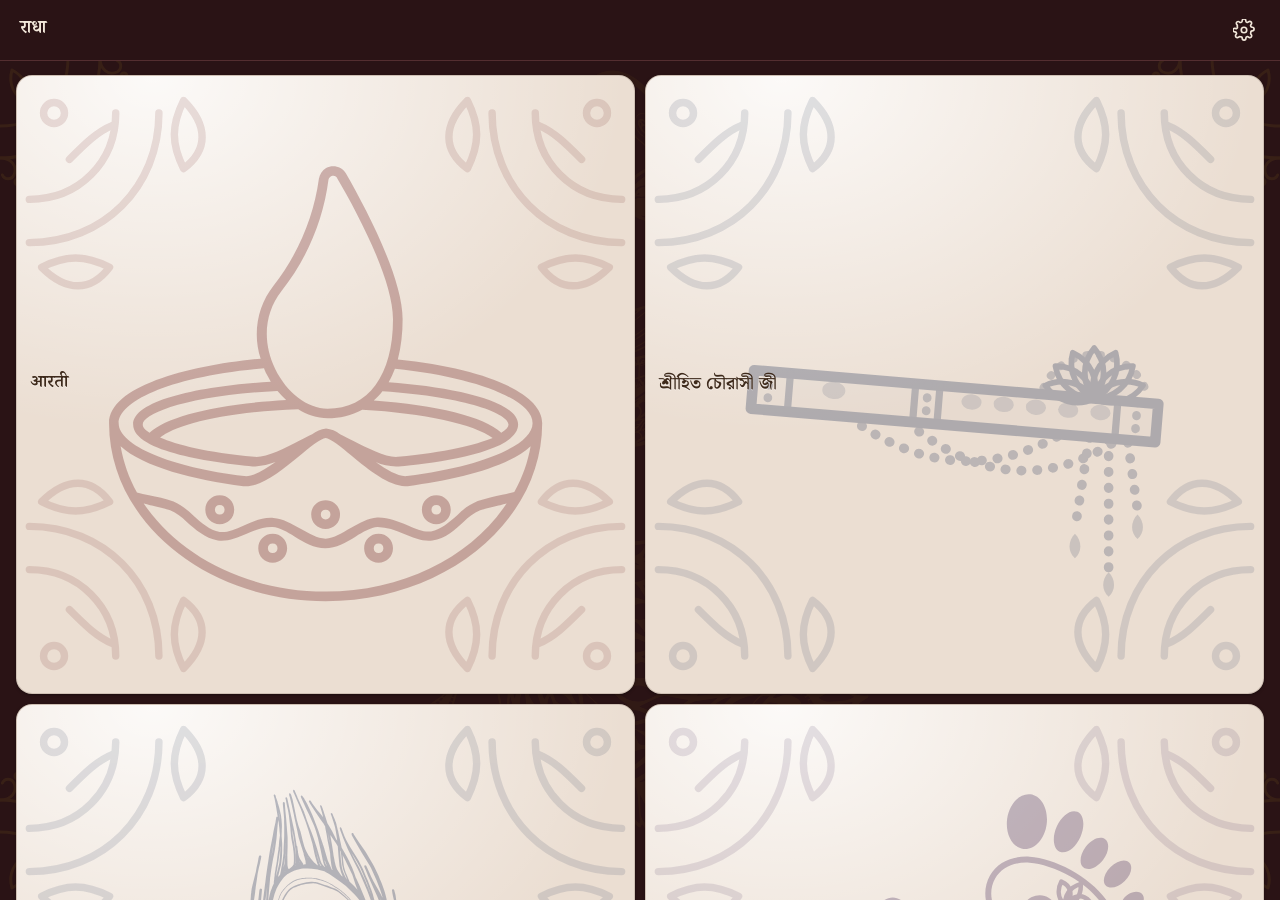
==== index.html @ ede370ee "New feet with the auspicious marks on the Sudha Nidhi tile The user's Vecteezy file "the lord laxmi'" ====
<!DOCTYPE html>
<html lang="hi" translate="no">
<head>
<meta charset="utf-8">
<!-- These are prayers, to be read as they are written. Chrome sees a Hindi
     page on a phone set to English and offers "Translate page?" on every
     open; this is the page saying no, so the offer is never made. -->
<meta name="google" content="notranslate">
<meta name="viewport" content="width=device-width, initial-scale=1, viewport-fit=cover">
<meta name="theme-color" content="#2A1315">
<title>राधा</title>
<!-- Noto Serif Devanagari now ships with the app instead of loading from
     Google, so the Devanagari renders with no internet. Same family, same
     weights (500/600), same unicode-ranges as the stylesheet it replaces. -->
<link rel="stylesheet" href="fonts/noto-serif-devanagari.css">
<!-- and Bengali, for the Sudha Nidhi, on the same terms: self-hosted so the
     verses render with no internet. -->
<link rel="stylesheet" href="fonts/noto-serif-bengali.css">
<link rel="manifest" href="app.webmanifest">
<link rel="apple-touch-icon" href="icons/apple-touch-icon.png">
<meta name="apple-mobile-web-app-capable" content="yes">
<meta name="apple-mobile-web-app-status-bar-style" content="black-translucent">
<meta name="apple-mobile-web-app-title" content="राधा">
<style>
  :root{
    /* Deep oxblood rather than black: it sets off the ivory tiles and the
       gold, and the whole dark family moves together so the topbar,
       sheets, mini-player and rows stay in key with it. */
    --bg:#2A1315;--surface:#361A1C;--surface2:#422124;--line:#542E30;
    --text:#F2E7DA;--muted:#B09287;--gold:#C9A227;--red:#B4462F;--pad:16px;
    --ivory:#F7F1E4;--ink:#3E2A1B;
  }
  *{box-sizing:border-box;-webkit-tap-highlight-color:transparent}
  html,body{margin:0;height:100%}
  body{background:var(--bg);color:var(--text);
    font-family:-apple-system,BlinkMacSystemFont,"Segoe UI",Roboto,sans-serif,
      "Noto Serif Devanagari","Noto Serif Bengali";
    font-size:16px;line-height:1.4;overscroll-behavior:none;
    display:flex;flex-direction:column;height:100dvh}

  /* Nothing on these screens is here to be selected — and a tap that selects
     a word is exactly what summons Chrome's Touch to Search: the Google
     Translate bar that slid up over the শব্দার্থ fold every time an edge tap
     turned the page (screenshot, 2026-09-19). No word selected, nothing for it
     to offer. The long-press callout goes with it, and the app reads as an app
     instead of a web page. Fields are the exception: the rename dialog calls
     .select() on its own text. */
  body{-webkit-user-select:none;user-select:none;-webkit-touch-callout:none}
  input,textarea{-webkit-user-select:text;user-select:text}
  button{font:inherit;color:inherit;background:none;border:0;cursor:pointer}
  input{font:inherit}
  .dv{font-family:"Noto Serif Devanagari","Noto Sans Devanagari",serif}

  .topbar{display:flex;align-items:center;gap:4px;
    padding:calc(env(safe-area-inset-top) + 10px) var(--pad) 10px;
    border-bottom:1px solid var(--line);position:sticky;top:0;background:var(--bg);z-index:5}
  .icon-btn{width:40px;height:40px;flex:0 0 40px;display:grid;place-items:center;border-radius:10px}
  .icon-btn:active{background:var(--surface2)}
  .icon-btn[hidden]{display:none}
  .title{flex:1;min-width:0;font-size:19px;font-weight:600;
    white-space:nowrap;overflow:hidden;text-overflow:ellipsis;padding:0 4px}
  .crumb{display:block;font-size:11px;color:var(--muted);font-weight:400;
    letter-spacing:.4px;white-space:nowrap;overflow:hidden;text-overflow:ellipsis;
    font-family:-apple-system,BlinkMacSystemFont,"Segoe UI",Roboto,sans-serif}
  /* …except when what it says is not Latin. The line under the title carries
     ভাগ / পদ ranges and now दो संस्करण, and the stack above has no Indic face in
     it, so those fell through to whatever the phone happened to own. The title's
     own script class decides, exactly as it does for the title itself. */
  .title.dv .crumb{font-family:"Noto Serif Devanagari","Noto Sans Devanagari",serif}
  .title.bn .crumb{font-family:"Noto Serif Bengali","Noto Sans Bengali",serif}

  .scroll{flex:1;overflow-y:auto;-webkit-overflow-scrolling:touch;padding-bottom:180px}

  /* No scrollbar on anything that scrolls — asked for on 2026-09-19. Chrome
     draws a thin grey rule down the right edge while a finger moves, and beside
     a page of centred verse it reads as part of the page, a margin line someone
     ruled there. Nothing here needs it: the reader counts its own place in the
     header (5/7), the picker is a grid of numbers, and a sheet is a handful of
     rows. Both spellings, because the standard property is Chrome 121+ and the
     WebKit pseudo-element is what older phones still listen to. */
  .scroll,.versescroll,.pick-grid,.sheet{scrollbar-width:none}
  .scroll::-webkit-scrollbar,.versescroll::-webkit-scrollbar,
  .pick-grid::-webkit-scrollbar,.sheet::-webkit-scrollbar{display:none;width:0;height:0}

  /* Alpona drawn on the ground itself, framing the content. z-index -1 so
     it lies under the flow but over the page colour; the top pair start
     below the topbar, which is opaque and would otherwise cover them. */
  #bgArt{position:fixed;inset:0;pointer-events:none;z-index:-1;overflow:hidden}
  #bgArt svg{position:absolute;width:min(48vw,200px);aspect-ratio:1;
    color:var(--gold);opacity:.09}
  #bgArt .tl{top:calc(env(safe-area-inset-top) + 58px);left:0}
  #bgArt .tr{top:calc(env(safe-area-inset-top) + 58px);right:0;transform:scaleX(-1)}
  #bgArt .bl{bottom:0;left:0;transform:scaleY(-1)}
  #bgArt .br{bottom:0;right:0;transform:scale(-1,-1)}
  /* A peacock on the ground, very faint, centred low where the lists leave
     room (user, 2026-10-11: aesthetic, never in the way of reading). From
     the user's Freepik file 4411667_2146 on Drive pnf/, cut out and optimised
     (svgo -p 1, 336 -> 93 KB); its own file so the page stays light.
     It fills the ground below the topbar like an alpona, as large as the
     screen allows in proportion (object-fit), centred. */
  #bgArt .peacock{position:absolute;left:0;width:100%;
    top:calc(env(safe-area-inset-top) + 66px);
    height:calc(100% - env(safe-area-inset-top) - env(safe-area-inset-bottom) - 78px);
    object-fit:contain;opacity:.05}

  /* Tiles are off-white leaves of paper. Each collection's colour from
     manifest.json is no longer the fill — it is the ink the motif and the
     alpona are drawn in, so the six stay tellable apart at a glance.
     Ivory #F7F1E4, ink #3E2A1B. */
  .tiles{display:grid;grid-template-columns:1fr 1fr;gap:10px;padding:14px var(--pad) 0}
  .tile{position:relative;aspect-ratio:1/1;border-radius:16px;overflow:hidden;
    display:flex;flex-direction:column;justify-content:center;padding:13px;
    text-align:center;transition:transform .12s;
    /* every tile on the आरती paper (user, 2026-10-11): ivory with 9% of its
       maroon #6E1F1F, = #EBDED2. --tint stays each tile's own ink. */
    background:#EBDED2;
    border:1px solid rgba(62,42,27,.16);
    box-shadow:0 1px 3px rgba(0,0,0,.35)}
  .tile:active{transform:scale(.975)}
  /* light falling from the top-left, as on paper */
  .tile::before{content:"";position:absolute;inset:0;
    background:radial-gradient(120% 90% at 22% 0%,rgba(255,255,255,.85),transparent 64%)}
  .tile.pointed{border-color:var(--gold);box-shadow:0 0 0 1.5px var(--gold) inset,0 1px 3px rgba(0,0,0,.35)}

  /* the motif sits behind the words, large and quiet */
  .tile-art{position:absolute;inset:0;display:grid;place-items:center;pointer-events:none}
  .tile-art svg{width:78%;height:78%;color:var(--tint);opacity:.30}
  /* alpona: the rice-paste flourish in the corners */
  .tile-alpona{position:absolute;inset:0;pointer-events:none}
  .tile-alpona svg{width:100%;height:100%;color:var(--tint);opacity:.13}

  .tile-hi{position:relative;font-size:17.5px;font-weight:600;color:var(--ink);line-height:1.34;
    text-shadow:0 1px 0 rgba(255,255,255,.55)}
  .tile-range{position:relative;font-size:14px;color:rgba(62,42,27,.72);
    margin-top:3px;font-variant-numeric:tabular-nums}

  .libtile{margin:10px var(--pad) 0;display:flex;align-items:center;gap:14px;
    width:calc(100% - 2*var(--pad));padding:18px 16px;border-radius:16px;
    background:var(--surface);border:1px solid var(--line);text-align:left}
  .libtile:active{background:var(--surface2)}
  .libtile .meta{flex:1;min-width:0}
  .libtile .name{font-size:16.5px;font-weight:600}
  .libtile .sub{font-size:12.5px;color:var(--muted);margin-top:3px}

  /* no rule between rows (user, 2026-10-11): it cut across the peacock */
  .row{display:flex;align-items:center;gap:14px;padding:13px var(--pad);
    user-select:none;-webkit-user-select:none;
    width:100%;text-align:left}
  .row:active{background:var(--surface)}
  .row.current .name,.row.current .glyph{color:var(--gold)}
  .row.pointed{background:rgba(201,162,39,.07)}
  .row.pointed .name{color:var(--gold)}
  .glyph{flex:0 0 24px;display:grid;place-items:center;color:var(--muted)}
  .meta{flex:1;min-width:0}
  .name{display:block;white-space:nowrap;overflow:hidden;text-overflow:ellipsis;font-size:16px}
  .sub{display:block;font-size:12.5px;color:var(--muted);margin-top:3px;font-variant-numeric:tabular-nums}
  .sub .mark{color:var(--gold)}
  .track-bar{height:2px;background:var(--line);border-radius:2px;margin-top:7px;overflow:hidden}
  .track-bar i{display:block;height:100%;background:var(--gold);border-radius:2px}
  .empty{padding:44px 30px;text-align:center;color:var(--muted);font-size:14px}
  .empty b{display:block;color:var(--text);font-size:17px;font-weight:600;margin-bottom:8px}

  .fab{position:fixed;right:18px;bottom:calc(env(safe-area-inset-bottom) + 18px);
    width:58px;height:58px;border-radius:50%;background:var(--gold);color:#1A1508;
    display:grid;place-items:center;box-shadow:0 6px 20px rgba(0,0,0,.5);z-index:20;
    transition:transform .12s}
  .fab:active{transform:scale(.93)}
  .fab[hidden]{display:none}
  body.player-open .fab{display:none}
  body.has-mini .fab{bottom:calc(env(safe-area-inset-bottom) + 92px)}

  /* ---------- the way home ----------
     One tap back to the tiles from wherever the screen has got to, instead of
     a press of back for every layer. It sits at the bottom LEFT, the FAB's
     mirror, and is quieter than the FAB on purpose: adding a pad is the loud
     thing on a screen that offers it; going home is furniture.

     It is fixed, and above the raised player (z-30) so it is reachable over a
     sounding आरती, but below the scrim (z-40) — a sheet is answered by the
     sheet, not by leaving. On a SLIDE it hides, because the reader's own bar
     carries the same key in the same corner and two would collide. */
  .homebtn{position:fixed;left:18px;bottom:calc(env(safe-area-inset-bottom) + 18px);
    width:52px;height:52px;border-radius:50%;background:var(--surface2);
    color:var(--gold);border:1px solid var(--line);
    display:grid;place-items:center;box-shadow:0 6px 20px rgba(0,0,0,.45);z-index:31;
    transition:transform .12s}
  .homebtn:active{transform:scale(.93)}
  .homebtn[hidden]{display:none}
  /* the mini bar takes the foot of the screen, so the button steps over it —
     the same lift, and the same distance, as the FAB on the other side */
  body.has-mini .homebtn{bottom:calc(env(safe-area-inset-bottom) + 92px)}
  /* a raised player covers the mini bar, so the lift comes off again; and it
     covers the tiles, so the button shows even when the view beneath IS home */
  body.player-open .homebtn{bottom:calc(env(safe-area-inset-bottom) + 18px)}
  body.player-open .homebtn[hidden]{display:grid}
  /* A SLIDE has the bar, whose first key is this one, so this one stands down
     — but only while the slide is actually UP. `path-play` says which face the
     player wears, not whether it is raised, and it is never taken off the body:
     once a verse has been opened it stays for the rest of the session. Matched
     on its own it took the floating key off every list behind the slide, for
     the rest of the session — reported as "I can't see the home button", and
     answered by pairing the class with `player-open`, which really does mean
     the slide is up. */
  body.player-open.path-play .homebtn,body.player-open.text-play .homebtn,
  body.player-open.path-play .homebtn[hidden],
  body.player-open.text-play .homebtn[hidden]{display:none}

  .mini{position:fixed;left:0;right:0;bottom:0;
    padding:0 6px calc(env(safe-area-inset-bottom) + 6px);z-index:18}
  .mini[hidden]{display:none}
  .mini-inner{background:var(--surface2);border:1px solid var(--line);border-radius:14px;
    display:flex;align-items:center;gap:10px;padding:9px 8px 9px 14px}
  .mini .name{font-size:14.5px}
  .mini .sub{font-size:11.5px;margin-top:2px}
  .mini-prog{height:2px;background:var(--line);margin:7px 6px 0;border-radius:2px;overflow:hidden}
  .mini-prog i{display:block;height:100%;background:var(--gold)}

  .player{position:fixed;inset:0;background:var(--bg);z-index:30;display:flex;flex-direction:column;
    padding:calc(env(safe-area-inset-top) + 10px) 24px calc(env(safe-area-inset-bottom) + 26px);
    transform:translateY(100%);transition:transform .26s ease}
  body.player-open .player{transform:translateY(0)}
  .disc{flex:1;display:grid;place-items:center;padding:12px 0;min-height:0}
  .disc svg{width:min(56vw,220px);height:auto}
  .disc .spin{transform-origin:50% 50%;animation:rot 6s linear infinite;animation-play-state:paused}
  body.playing .disc .spin{animation-play-state:running}
  @keyframes rot{to{transform:rotate(360deg)}}
  .now-name{font-size:20px;font-weight:600;text-align:center;margin:0 0 6px;overflow-wrap:anywhere}
  .now-folder{font-size:12px;color:var(--muted);text-align:center;letter-spacing:.4px;margin-bottom:18px}
  .seek{width:100%;appearance:none;background:transparent;height:34px;display:block}
  .seek::-webkit-slider-runnable-track{height:4px;border-radius:4px;
    background:linear-gradient(var(--gold),var(--gold)) left/var(--fill,0%) 100% no-repeat,var(--line)}
  .seek::-moz-range-track{height:4px;border-radius:4px;
    background:linear-gradient(var(--gold),var(--gold)) left/var(--fill,0%) 100% no-repeat,var(--line)}
  .seek::-webkit-slider-thumb{appearance:none;width:16px;height:16px;border-radius:50%;
    background:var(--gold);margin-top:-6px}
  .seek::-moz-range-thumb{width:16px;height:16px;border:0;border-radius:50%;background:var(--gold)}
  .times{display:flex;justify-content:space-between;font-size:12.5px;color:var(--muted);
    font-variant-numeric:tabular-nums;margin-top:-4px}
  .transport{display:flex;align-items:center;justify-content:center;gap:26px;margin-top:20px}
  .big{width:74px;height:74px;border-radius:50%;background:var(--gold);color:#1A1508;
    display:grid;place-items:center}
  .big:active{transform:scale(.95)}
  .skip{width:56px;height:56px;border-radius:50%;display:grid;place-items:center;
    border:1px solid var(--line);position:relative}
  .skip span{position:absolute;font-size:9.5px;bottom:9px;color:var(--muted);font-variant-numeric:tabular-nums}
  .chainline{text-align:center;font-size:12.5px;color:var(--gold);
    min-height:18px;margin-top:12px;font-variant-numeric:tabular-nums}

  .scrim{position:fixed;inset:0;background:rgba(0,0,0,.6);z-index:40;opacity:0;
    pointer-events:none;transition:opacity .18s}
  .scrim.on{opacity:1;pointer-events:auto}
  .sheet{position:fixed;left:0;right:0;bottom:0;z-index:41;background:var(--surface);
    border-radius:18px 18px 0 0;padding:8px 0 calc(env(safe-area-inset-bottom) + 10px);
    transform:translateY(110%);transition:transform .22s ease;max-height:80dvh;overflow-y:auto}
  .sheet.on{transform:translateY(0)}
  .grab{width:38px;height:4px;border-radius:4px;background:var(--line);margin:6px auto 10px}
  .sheet h3{margin:4px 22px 12px;font-size:13px;letter-spacing:.6px;text-transform:uppercase;
    color:var(--muted);font-weight:600;overflow:hidden;text-overflow:ellipsis;white-space:nowrap}
  /* Every other sheet's heading is a Latin label, so it is set as one — small,
     upper-cased, tracked out. This one carries the slide's own name in its own
     script, where all three of those are wrong. */
  #restartSheetTitle{text-transform:none;letter-spacing:0;font-size:15.5px;
    color:var(--text);white-space:normal}
  .item{display:flex;align-items:center;gap:16px;padding:15px 22px;width:100%;text-align:left}
  .item:active{background:var(--surface2)}
  .item.danger{color:var(--red)}
  .item .glyph{color:inherit}
  .item .sub2{display:block;font-size:12px;color:var(--muted);margin-top:2px}
  .toggle{display:flex;align-items:center;gap:16px;padding:14px 22px;width:100%;text-align:left}
  .toggle .meta{flex:1}
  .toggle .sub{white-space:normal;margin-top:2px}
  /* the action at the end of a "keep on this phone" row: a word, not a switch,
     because it does something rather than remembering something */
  .offbtn{flex:0 0 auto;padding:8px 14px;border-radius:999px;border:1px solid var(--line);
    font-size:12.5px;letter-spacing:.3px;color:var(--text);white-space:nowrap;background:none}
  .offbtn.on{color:var(--gold);border-color:rgba(201,162,39,.45)}
  .offbtn:active{background:var(--surface2)}
  .sw{flex:0 0 50px;width:50px;height:30px;border-radius:15px;background:var(--line);
    position:relative;transition:background .16s}
  .sw::after{content:"";position:absolute;top:3px;left:3px;width:24px;height:24px;
    border-radius:50%;background:var(--muted);transition:.16s}
  .sw.on{background:rgba(201,162,39,.35)}
  .sw.on::after{left:23px;background:var(--gold)}

  .dlg{position:fixed;left:16px;right:16px;top:20%;z-index:42;background:var(--surface);
    border:1px solid var(--line);border-radius:16px;padding:20px;opacity:0;
    pointer-events:none;transform:scale(.96);transition:.15s}
  .dlg.on{opacity:1;pointer-events:auto;transform:scale(1)}
  .dlg h3{margin:0 0 14px;font-size:16px;text-transform:none;letter-spacing:0;color:var(--text)}
  .dlg input{width:100%;padding:12px 14px;border-radius:10px;background:var(--bg);
    border:1px solid var(--line);color:var(--text)}
  .dlg input:focus{outline:none;border-color:var(--gold)}
  .dlg-btns{display:flex;justify-content:flex-end;gap:8px;margin-top:18px}
  .dlg-btns button{padding:10px 18px;border-radius:9px;font-weight:600;font-size:15px}
  .dlg-btns .go{background:var(--gold);color:#1A1508}
  .dlg-btns .cancel{color:var(--muted)}

  .toast{position:fixed;left:50%;bottom:120px;transform:translate(-50%,14px);
    background:var(--surface2);border:1px solid var(--line);padding:11px 18px;
    border-radius:10px;font-size:14px;z-index:60;opacity:0;pointer-events:none;
    transition:.2s;max-width:86vw;text-align:center}
  .toast.on{opacity:1;transform:translate(-50%,0)}

  /* Bengali is set in the serif that matches the Devanagari, served from this
     repo for the same reason: the text must render with no internet. */
  .bn{font-family:"Noto Serif Bengali","Noto Sans Bengali",serif}

  /* ---------- path slides (चौरासी जी, राधा सुधा निधि) ---------- */

  /* Where the path stands, and the two ways to start it. Ivory like the tiles,
     so it reads as a leaf of the same paper rather than as a control panel. */
  .pathhead{position:relative;overflow:hidden;margin:14px var(--pad) 0;padding:16px;
    border-radius:16px;background:color-mix(in srgb, var(--tint) 9%, #F7F1E4);
    border:1px solid rgba(62,42,27,.16);box-shadow:0 1px 3px rgba(0,0,0,.35)}
  .pathhead::before{content:"";position:absolute;inset:0;
    background:radial-gradient(120% 90% at 22% 0%,rgba(255,255,255,.85),transparent 64%)}
  .pathhead>*{position:relative}
  .pathwhere{font-size:12px;letter-spacing:.5px;text-transform:uppercase;
    color:rgba(62,42,27,.6);font-weight:600}
  .pathnext{font-size:19px;font-weight:600;color:var(--ink);margin-top:4px;line-height:1.35}
  .modes{display:grid;grid-template-columns:1fr 1fr;gap:9px;margin-top:15px}
  .mode{padding:13px 10px;border-radius:12px;border:1px solid rgba(62,42,27,.22);
    background:rgba(255,255,255,.5);color:var(--ink);text-align:center;
    font-size:15.5px;font-weight:600;line-height:1.25;transition:transform .12s}
  .mode:active{transform:scale(.97)}
  .mode .sub3{display:block;font-size:11.5px;font-weight:400;margin-top:4px;
    color:rgba(62,42,27,.66);font-variant-numeric:tabular-nums}
  .pathhint{font-size:11.5px;color:rgba(62,42,27,.62);margin-top:12px;text-align:center;
    line-height:1.5}

  /* script toggle — Bengali / Hindi on the Sudha Nidhi */
  .scripts{display:flex;gap:5px;margin:14px var(--pad) 0;padding:4px;
    background:var(--surface);border:1px solid var(--line);border-radius:12px}
  .scripts button{flex:1;padding:9px 6px;border-radius:9px;font-size:14.5px;color:var(--muted)}
  .scripts button.on{background:var(--surface2);color:var(--gold);font-weight:600}
  .scripts button .tag{display:block;font-size:10px;letter-spacing:.3px;
    color:var(--muted);font-weight:400;margin-top:2px}

  .sect{font-size:12px;letter-spacing:.6px;text-transform:uppercase;color:var(--muted);
    padding:22px var(--pad) 9px;font-weight:600}

  /* the badge that says "you are here" on a group row */
  .here{flex:0 0 auto;font-size:11px;color:var(--gold);border:1px solid rgba(201,162,39,.5);
    border-radius:20px;padding:2px 10px;font-variant-numeric:tabular-nums}

  /* an honest empty space, for the Hindi text that is not written yet */
  .ph{margin:14px var(--pad);padding:22px 20px;border-radius:14px;background:var(--surface);
    border:1px dashed var(--line);color:var(--muted);font-size:13.5px;line-height:1.65;
    text-align:center}
  .ph b{display:block;color:var(--text);font-size:15.5px;font-weight:600;margin-bottom:8px}

  /* The recitation text, shown in place of the disc while a pad or a verse
     plays. On these slides the words are the point of the screen, so they get
     the room the spinning disc had. */
  .versewrap{flex:1;min-height:0;display:none;flex-direction:column}
  body.path-play .disc{display:none}
  body.path-play .versewrap{display:flex}
  .versescroll{flex:1;min-height:0;overflow-y:auto;-webkit-overflow-scrolling:touch;
    padding:4px 2px 12px;-webkit-mask-image:linear-gradient(#000 92%,transparent);
    mask-image:linear-gradient(#000 92%,transparent)}
  .versetext{font-size:var(--verse-size,18px);line-height:1.95;text-align:center;
    color:var(--text);white-space:pre-wrap;overflow-wrap:anywhere;margin:0}
  .versemuted{color:var(--muted);font-size:14px;line-height:1.7;white-space:normal;
    padding:0 6px}

  /* ---------- a text-only slide: श्री हित सेवक वाणी ----------
     A section is a run of verses, most of them followed by their own व्याख्या.
     The gloss is folded away so the page reads as verse until it is asked for. */
  .versrich{display:none;padding-bottom:8px}
  body.text-play .versrich{display:block}
  body.text-play #verseText{display:none}
  /* On a path slide the same box carries the folds that hang under a verse —
     the Sudha Nidhi's ব্যাখ্যা and শব্দার্থ. Keyed on the box HAVING something
     in it, so a verse with no meaning written yet needs no bookkeeping and
     cannot leave an empty rule of gold behind. */
  body.path-play .versrich:not(:empty){display:block}
  .versrich .versetext{margin:0 0 4px}
  .vnote{font-size:13px;color:var(--muted);text-align:center;margin:2px 0 10px}
  .vcolo{font-size:12.5px;color:var(--gold);text-align:center;margin:14px 0 4px;
    letter-spacing:.3px}
  .gloss{margin:2px 0 18px}
  .gloss summary{list-style:none;cursor:pointer;display:flex;align-items:center;gap:7px;
    justify-content:center;font-size:12px;letter-spacing:.5px;color:var(--muted);
    padding:5px 0}
  .gloss summary::-webkit-details-marker{display:none}
  .gloss summary::before{content:"›";display:inline-block;font-size:15px;line-height:1;
    transition:transform .15s;color:var(--gold)}
  .gloss[open] summary::before{transform:rotate(90deg)}
  .gloss summary:active{color:var(--gold)}
  /* A meaning that is NEVER folded. It belongs to the same chunk as the verse
     it explains, so it carries the same body styling as a fold's — only its
     heading is a label rather than something to press. */
  .gopen{margin:2px 0 18px}
  .gopen .ghead{display:flex;align-items:center;justify-content:center;gap:7px;
    font-size:12px;letter-spacing:.5px;color:var(--muted);padding:5px 0}
  /* The meaning is read, not consulted: it carries the SAME size as the verse
     it explains — `--verse-size`, so A+ / A- moves both together — and no rule
     down its left, which was furniture the verse itself does not wear. It stays
     left-aligned prose against the centred verse, and a shade quieter. */
  .gbody{font-size:var(--verse-size,18px);line-height:1.85;color:var(--muted);
    text-align:left;white-space:pre-wrap;overflow-wrap:anywhere;
    padding:2px 0;margin:2px 4px 0}
  /* the same furniture as a path slide, minus everything that is about sound */
  body.text-play .disc,body.text-play .now-folder,body.text-play #seek,
  body.text-play .player>.times,body.text-play .transport,
  body.text-play .chainline{display:none}
  body.text-play .versewrap{display:flex}
  body.text-play .rbar{display:flex}
  body.text-play .now-name{order:-1;font-size:15px;color:var(--muted);font-weight:600;
    letter-spacing:.3px;margin:0 0 10px}
  body.text-play #rbAudio,body.text-play #rbPlay{display:none}
  /* the fold-everything button belongs to whatever has folds: every section of
     सेवक वाणी, and the verses of the Sudha Nidhi that have their meaning */
  #rbGloss{display:none}
  body.text-play #rbGloss,body.glossable #rbGloss{display:grid}
  /* On a verse the play button is the middle of the bar, three a side. A verse
     with no meaning offers no book, but its place is kept, or play would slide
     half a button left every time the page turned past shloka 90. */
  body.path-play:not(.glossable) #rbGloss{display:grid;visibility:hidden}
  /* the picker lists sections by their titles, one to a row */
  .pick-grid.titles{grid-template-columns:1fr;gap:7px}
  .titles .pcell{aspect-ratio:auto;display:flex;align-items:center;gap:12px;
    padding:13px 14px;text-align:left;font-size:15px}
  .titles .pcell.on{font-weight:600}

  /* रसिक पदावली is a list of rows like every other list (user, 2026-10-11):
     its solid tiles covered the peacock on the ground. */

  /* The two slides that are not built yet. They hold their place in the grid
     so the layout is whole, but they are plainly not ready: no ink of their
     own, a dashed edge, and a quiet label. Tapping one says so and no more. */
  .tile.soon{background:rgba(247,241,228,.62);border-style:dashed;
    border-color:rgba(62,42,27,.2);box-shadow:none}
  .tile.soon::before{opacity:.45}
  .tile.soon .tile-art svg{color:#6B5B4B;opacity:.16}
  .tile.soon .tile-alpona svg{color:#6B5B4B;opacity:.09}
  .tile.soon .tile-hi{color:rgba(62,42,27,.58);text-shadow:none}
  .tile-soon{position:relative;margin-top:6px;font-size:10.5px;letter-spacing:.5px;
    color:rgba(62,42,27,.5);font-weight:600}

  /* ---------- the sittings a path is divided into ----------
     Leaves of the same paper as the home tiles, because they are the same
     kind of choice: which sitting am I taking up. The one holding the current
     position wears the gold edge — that is the whole of "where I am". */
  .stiles{display:grid;grid-template-columns:1fr 1fr;gap:10px;padding:4px var(--pad) 0}
  .stile{position:relative;overflow:hidden;border-radius:16px;padding:15px 12px;
    min-height:112px;display:flex;flex-direction:column;justify-content:center;
    text-align:center;transition:transform .12s;
    background:color-mix(in srgb, var(--tint) 9%, #F7F1E4);
    border:1px solid rgba(62,42,27,.16);box-shadow:0 1px 3px rgba(0,0,0,.35)}
  .stile:active{transform:scale(.975)}
  .stile::before{content:"";position:absolute;inset:0;
    background:radial-gradient(120% 90% at 22% 0%,rgba(255,255,255,.85),transparent 64%)}
  .stile>*{position:relative}
  .stile.now{border-color:var(--gold);box-shadow:0 0 0 1.5px var(--gold) inset,0 1px 3px rgba(0,0,0,.35)}
  .sname{font-size:16px;font-weight:600;color:var(--ink);line-height:1.3}
  .srange{font-size:12.5px;color:rgba(62,42,27,.72);margin-top:5px;line-height:1.45}
  .scount{font-size:11px;color:rgba(62,42,27,.55);margin-top:5px;font-variant-numeric:tabular-nums;
    letter-spacing:.3px}
  .stile.wide{grid-column:1 / -1;min-height:0;padding:14px 12px}
  .snow{position:absolute;top:7px;right:9px;font-size:9.5px;letter-spacing:.4px;
    color:var(--gold);font-weight:600}

  /* ---------- the reader's own bar ----------
     On a path slide the words are the screen. The transport moves into a panel
     and this carries what a reader actually reaches for. */
  .rbar{display:none;align-items:center;justify-content:space-between;gap:2px;
    margin-top:14px;padding-top:12px;border-top:1px solid var(--line)}
  body.path-play .rbar{display:flex}
  /* The reader's alpona: the page's corner flourish in the four spaces the
     words leave, the top pair over the name and the arrow, the bottom pair
     standing on the bar's line (user, 2026-10-11). Fainter than on the lists,
     and z-index -1 inside the player's own layer, so it lies under the words. */
  .part{display:none;position:absolute;width:min(48vw,200px);aspect-ratio:1;
    color:var(--gold);opacity:.07;pointer-events:none;z-index:-1}
  body.path-play .part{display:block}
  .part.tl{top:env(safe-area-inset-top);left:0}
  .part.tr{top:env(safe-area-inset-top);right:0;transform:scaleX(-1)}
  .rbar{position:relative}
  .part.bl{bottom:100%;left:-24px;transform:scaleY(-1)}
  .part.br{bottom:100%;right:-24px;transform:scale(-1,-1)}
  body.path-play .disc,body.path-play .now-folder,body.path-play #seek,
  body.path-play .player>.times,body.path-play .transport,
  body.path-play .chainline{display:none}
  /* A READING is one file over thirty shlokas, so the seek bar and the clock
     come back. On a verse slide they are noise — the file IS the item and its
     length is that verse's. Here the sound runs for seventeen minutes while the
     words are turned by hand, and finding a place inside it is the one thing
     this reader needs that the other never does. */
  body.path-play.reading #seek{display:block}
  body.path-play.reading .player>.times{display:flex}
  /* the close row: the arrow on the left, the script on the right */
  .ptop{display:flex;align-items:center;justify-content:space-between;gap:10px}
  .scriptsel{font:inherit;font-size:15px;color:var(--text);background:var(--surface);
    border:1px solid var(--line);border-radius:9px;padding:6px 8px;max-width:50%}
  /* the item's own name reads better above the words than under them */
  body.path-play .now-name{order:-1;font-size:15px;color:var(--muted);font-weight:600;
    letter-spacing:.3px;margin:0 0 10px}
  .rb{flex:1 1 0;min-width:0;height:46px;border-radius:11px;display:grid;
    grid-auto-flow:column;gap:1px;place-items:center;align-content:center;
    color:var(--text);position:relative}
  .rb:active{background:var(--surface2)}
  .rb:disabled{color:var(--line)}
  .rb.on{color:var(--gold)}
  .rb .az{font-size:17px;font-weight:600;line-height:1}
  .rb .az.sm{font-size:13px}
  .rb .pm{font-size:11px;font-weight:600;margin-left:1px;vertical-align:top}

  /* ---------- item picker overlay ---------- */
  .pickov{position:fixed;inset:0;z-index:44;background:var(--bg);display:none;
    flex-direction:column;padding:calc(env(safe-area-inset-top) + 8px) 10px
      calc(env(safe-area-inset-bottom) + 10px)}
  .pickov.on{display:flex}
  .pick-head{display:flex;align-items:center;gap:6px;padding:0 8px 8px;
    border-bottom:1px solid var(--line)}
  .pick-title{flex:1;font-size:16px;font-weight:600}
  /* `align-content:start` is load-bearing, not tidying. The grid is a flex
     item with a definite height, so auto rows STRETCH to fill it — and a short
     list has few rows, so they stretch a lot. The cells are `aspect-ratio:1/1`,
     which then derives their WIDTH from that stretched height, and `1fr` is
     `minmax(auto,1fr)`, so the columns grow to that width and the grid runs off
     the screen. Measured at 390px: 271 cells sat at 66px and fitted; 31 cells
     blew up to 102px and overflowed by 179px. `minmax(0,1fr)` cuts the same
     feedback at the column, and is kept as the belt to this brace. */
  .pick-grid{flex:1;overflow-y:auto;-webkit-overflow-scrolling:touch;
    display:grid;grid-template-columns:repeat(5,minmax(0,1fr));gap:8px;
    align-content:start;padding:12px 4px 4px}
  .pcell{aspect-ratio:1/1;border-radius:11px;background:var(--surface);
    border:1px solid var(--line);color:var(--text);font-size:15px;
    font-variant-numeric:tabular-nums;display:grid;place-items:center}
  .pcell:active{background:var(--surface2)}
  .pcell.bracket{border-style:dashed;color:var(--muted)}
  .pcell.on{border-color:var(--gold);color:var(--gold);font-weight:600;
    box-shadow:0 0 0 1px var(--gold) inset}

  /* ---------- audio panel ---------- */
  /* The panel is a control strip, not a page: the words keep the screen, so
     every row is one line and the whole thing stays around a third of it. */
  .apanel{padding:2px 0 calc(env(safe-area-inset-bottom) + 8px)}
  .apanel .grab{margin:4px auto 8px}
  /* elapsed · bar · total, on ONE line */
  .ap-seek{display:flex;align-items:center;gap:11px;padding:0 18px}
  .apanel .seek{flex:1;min-width:0;width:auto;margin:0;padding:0}
  .ap-t{flex:0 0 auto;font-size:11.5px;color:var(--muted);
    font-variant-numeric:tabular-nums;letter-spacing:.2px}
  .ap-play{display:grid;place-items:center;margin:12px 0 2px}
  .apanel .big{width:58px;height:58px}
  .apanel .big svg{width:23px;height:23px}
  .speed{display:flex;align-items:center;gap:10px;padding:10px 18px 4px}
  .slabel{flex:1;font-size:14.5px;font-weight:600}
  .apanel .toggle{padding:9px 18px;gap:12px}
  .apanel .toggle .name{font-size:14.5px;font-weight:600}
  .apanel .toggle .sub{font-size:12px;margin-top:1px}
  .sbtn{width:34px;height:34px;flex:0 0 34px;border-radius:10px;border:1px solid var(--line);
    display:grid;place-items:center;font-size:18px;line-height:1;color:var(--text)}
  .sbtn:active{background:var(--surface2)}
  .sbtn:disabled{color:var(--line);border-color:var(--surface2)}
  .srate{min-width:52px;text-align:center;font-size:15.5px;font-variant-numeric:tabular-nums;
    color:var(--gold);font-weight:600}

  @media (prefers-reduced-motion:reduce){*{animation:none !important;transition:none !important}}
</style>
</head>
<body>

<div id="bgArt" aria-hidden="true">
  <svg class="tl" viewBox="0 0 100 100"><use href="#m-alpona-bg"/></svg>
  <svg class="tr" viewBox="0 0 100 100"><use href="#m-alpona-bg"/></svg>
  <svg class="bl" viewBox="0 0 100 100"><use href="#m-alpona-bg"/></svg>
  <svg class="br" viewBox="0 0 100 100"><use href="#m-alpona-bg"/></svg>
  <img class="peacock" src="art/peacock.svg" alt="">
</div>

<!-- Motifs for the collection tiles, drawn as line art so they stay crisp at
     any size, cost a couple of kilobytes, and need no network. Every stroke is
     currentColor, so each tile inks its motif in its own colour. -->
<svg width="0" height="0" style="position:absolute" aria-hidden="true" focusable="false">
  <defs>
    <g id="g-common" fill="none" stroke="currentColor" stroke-width="2.2"
       stroke-linecap="round" stroke-linejoin="round"></g>
  </defs>

  <!-- diya by Desti Silvana Ekasari from the Noun Project (CC BY 3.0),
       https://thenounproject.com/browse/icons/term/diya/ — the user's choice
       for the आरती tile (2026-10-11), filled with currentColor. Credited in
       Readme.md. -->
  <symbol id="m-diya" viewBox="0 0 100 100">
    <path fill="currentColor" d="M65,44.8c0.7-2.7,1-5.6,1-8.4c0-8.5-7.4-22.6-11.8-30.3c-0.8-1.4-2.7-1.9-4.1-1.1c-0.8,0.5-1.3,1.3-1.5,2.2 c-1.1,8.1-4.4,15.8-9.4,22.2c-3.4,4.3-4.4,10-2.7,15.2C21.7,46,5,50.3,5,58c0,20.4,20.2,37,45,37s45-16.6,45-37 C95,51.8,83.3,46.7,65,44.8z M93,58c0,4.6-10.7,9.1-26.1,11c-1.7,0.2-4.1-1.2-6.5-2.9c1.3,0.6,2.8,0.9,4.2,0.9c0.2,0,0.4,0,0.6,0 c7.5-0.7,24.8-2.9,24.8-8.7c0-5-13.6-7.8-26.9-8.8c0.5-0.9,0.9-1.8,1.3-2.8C81,48.4,93,53.1,93,58z M89.2,72.3 c-0.8,0.2-1.6,0.4-2.5,0.6c-1.6,0.3-3.4,0.8-5.1,1.3c-1.6,0.7-3,1.6-4.2,2.9c-1.7,1.5-3.4,3-5.5,3.4c-1.4,0.2-3.1-0.5-4.9-1.3 c-2-0.8-4.1-1.7-6.3-1.6c-1.9,0.1-3.7,1.2-5.5,2.2S51.7,82,50,82s-3.5-1.1-5.3-2.1s-3.6-2.1-5.5-2.2c-2.2-0.2-4.3,0.7-6.3,1.6 c-1.8,0.8-3.5,1.5-4.9,1.3c-2.1-0.3-3.8-1.9-5.5-3.4c-1.2-1.2-2.6-2.2-4.1-2.9c-1.7-0.6-3.5-1-5.1-1.3c-0.9-0.2-1.7-0.4-2.5-0.6 c-1.7-3-2.8-6.3-3.4-9.6c4.7,4.3,15.3,7,25.5,8.3c3.5,0.4,7.9-3.2,11.7-6.3c2-1.7,4.5-3.7,5.4-3.7s3.4,2,5.4,3.7 c3.6,3,7.8,6.3,11.1,6.3c0.2,0,0.4,0,0.6,0c10.2-1.3,20.9-4,25.5-8.3C92,66.1,90.9,69.3,89.2,72.3z M41.8,53.2 c-14,0.8-24.7,3.3-28.4,6.8c-1-0.6-1.4-1.2-1.4-1.7c0-2.2,8.9-6,28-7C40.6,52,41.2,52.6,41.8,53.2z M44.3,55.1 c1.8,1.2,3.9,1.8,6.1,1.9c2.5,0,5-0.6,7.2-1.8c12.8,0.7,23.4,3,27.1,5.9C81.2,62.5,75,64.1,65,65c-2.4,0.2-6.2-1.8-9.2-3.3 c-1-0.5-2-1-2.8-1.4c-0.8-0.7-1.9-1.1-2.9-1.2c-1.1,0.1-2.1,0.6-2.9,1.2c-0.9,0.4-1.8,0.9-2.8,1.4c-3,1.6-6.8,3.5-9.2,3.3 c-10-0.9-16.2-2.5-19.6-4C18.8,58.4,28.6,55.7,44.3,55.1z M61.8,51.4c18,1.2,26.2,4.8,26.2,6.9c0,0.5-0.5,1.1-1.5,1.7 c-3.5-3.3-13.5-5.8-26.5-6.7C60.7,52.7,61.3,52.1,61.8,51.4z M40.8,30.6c5.3-6.7,8.7-14.7,9.8-23.2C50.7,7,51,6.7,51.4,6.6h0.2 c0.4,0,0.7,0.2,0.8,0.5C56.8,14.6,64,28.3,64,36.4C64,48,58.9,55,50.4,55c-4.1,0-8.5-3.3-10.9-8.3C36.8,41.1,37.3,35.1,40.8,30.6z M37.2,46.6c0.1,0.3,0.3,0.7,0.4,1c0.3,0.6,0.7,1.2,1,1.8C25,50.2,10,53,10,58.3c0,5.8,17.4,8,24.8,8.7c0.2,0,0.4,0,0.6,0 c1.4-0.1,2.9-0.4,4.2-0.9c-2.4,1.7-4.8,3.1-6.5,2.9C17.7,67.1,7,62.6,7,58C7,53.6,17.4,48.3,37.2,46.6z M50,93 c-16.3,0-30.4-7.4-37.8-18.3c0.2,0.1,3.9,0.9,5.5,1.4c1.3,0.6,2.4,1.4,3.4,2.4c1.8,1.6,3.8,3.4,6.5,3.9c2,0.3,4-0.6,6-1.4 c1.8-0.8,3.7-1.5,5.4-1.4c1.4,0.1,3,1,4.6,2c2,1.2,4,2.4,6.3,2.4s4.3-1.2,6.3-2.4c1.6-1,3.2-1.9,4.6-2c1.9,0.1,3.7,0.6,5.4,1.4 c2,0.8,4.1,1.7,6,1.4c2.7-0.4,4.7-2.2,6.5-3.9c1-1,2.1-1.8,3.4-2.4c1.7-0.5,5.3-1.3,5.5-1.4C80.4,85.6,66.3,93,50,93z M50,74 c-1.7,0-3,1.3-3,3s1.3,3,3,3s3-1.3,3-3S51.7,74,50,74z M50,78c-0.6,0-1-0.4-1-1s0.4-1,1-1s1,0.4,1,1S50.6,78,50,78z M39,81 c-1.7,0-3,1.3-3,3s1.3,3,3,3s3-1.3,3-3S40.7,81,39,81z M39,85c-0.6,0-1-0.4-1-1s0.4-1,1-1s1,0.4,1,1S39.6,85,39,85z M28,73 c-1.7,0-3,1.3-3,3s1.3,3,3,3s3-1.3,3-3S29.7,73,28,73z M28,77c-0.6,0-1-0.4-1-1s0.4-1,1-1s1,0.4,1,1S28.6,77,28,77z M73,73 c-1.7,0-3,1.3-3,3s1.3,3,3,3s3-1.3,3-3S74.7,73,73,73z M73,77c-0.6,0-1-0.4-1-1s0.4-1,1-1s1,0.4,1,1S73.6,77,73,77z M61,81 c-1.7,0-3,1.3-3,3s1.3,3,3,3s3-1.3,3-3S62.7,81,61,81z M61,85c-0.6,0-1-0.4-1-1s0.4-1,1-1s1,0.4,1,1S61.6,85,61,85z"/>
  </symbol>

  <!-- Krishna's flute, dressed: bound at its ends and joint, a scalloped fan
       at the right, and beaded swags and tassels hanging beneath. -->
  <symbol id="m-flute" viewBox="0 0 100 100">
    <defs>
      <path id="fan-petal" d="M0 0 C2.6 -3 2.6 -7.5 0 -10.5 C-2.6 -7.5 -2.6 -3 0 0 Z"/>
      <path id="tassel-drop" d="M0 0 C1.5 1.5 1.5 3.8 0 5.1 C-1.5 3.8 -1.5 1.5 0 0 Z"/>
    </defs>
    <g fill="none" stroke="currentColor" stroke-width="2.2" stroke-linecap="round" stroke-linejoin="round"
       transform="translate(0 6)">
      <!-- After the drawing in the Recitation folder: the bansuri lies across,
           bound at its ends and joint, a scalloped fan at the right, and
           beaded swags and tassels hanging beneath — all drawn in the
           alpona's hand of fine strands, curls and beads. -->

      <!-- the flute -->
      <path d="M8.33 41.01 L92.33 48.01 L91.67 55.99 L7.67 48.99 Z"
            fill="currentColor" fill-opacity=".07"/>
      <!-- binding bands: ends and the middle joint -->
      <g stroke-width="1.5" opacity=".9">
        <path d="M15.89 41.65 L15.23 49.61"/>
        <path d="M41.93 43.82 L41.27 51.78"/>
        <path d="M46.97 44.24 L46.31 52.2"/>
        <path d="M83.93 47.32 L83.27 55.28"/>
      </g>
      <!-- beading around each binding -->
      <g stroke-width="1.8" stroke-linecap="round" stroke-dasharray="0.1 2.6" opacity=".75">
        <path d="M11.6 41.3 L11 49.3"/>
        <path d="M44.5 44 L43.9 52"/>
        <path d="M88 47.7 L87.4 55.7"/>
      </g>
      <!-- mouth hole and the finger holes -->
      <g fill="currentColor" fill-opacity=".45" stroke="none">
        <ellipse cx="24.9" cy="45.2" rx="2.4" ry="1.8" transform="rotate(4.8 24.9 45.2)"/>
        <ellipse cx="53.5" cy="47.6" rx="2.1" ry="1.6" transform="rotate(4.8 53.5 47.6)"/>
        <ellipse cx="60.2" cy="48.1" rx="2.1" ry="1.6" transform="rotate(4.8 60.2 48.1)"/>
        <ellipse cx="66.9" cy="48.7" rx="2.1" ry="1.6" transform="rotate(4.8 66.9 48.7)"/>
        <ellipse cx="73.6" cy="49.3" rx="2.1" ry="1.6" transform="rotate(4.8 73.6 49.3)"/>
        <ellipse cx="80.3" cy="49.8" rx="2.1" ry="1.6" transform="rotate(4.8 80.3 49.8)"/>
      </g>

      <!-- the scalloped fan resting on the flute at the right -->
      <g stroke-width="1.2" fill="currentColor" fill-opacity=".10">
        <use href="#fan-petal" transform="translate(79 46.9) rotate(-75)"/>
        <use href="#fan-petal" transform="translate(79 46.9) rotate(-50)"/>
        <use href="#fan-petal" transform="translate(79 46.9) rotate(-25)"/>
        <use href="#fan-petal" transform="translate(79 46.9) rotate(0)"/>
        <use href="#fan-petal" transform="translate(79 46.9) rotate(25)"/>
        <use href="#fan-petal" transform="translate(79 46.9) rotate(50)"/>
        <use href="#fan-petal" transform="translate(79 46.9) rotate(75)"/>
      </g>
      <g stroke-width="1.7" stroke-linecap="round" stroke-dasharray="0.1 2.8" opacity=".7">
        <path d="M68.5 44.6 A11.5 11.5 0 0 1 89.5 44.6"/>
      </g>

      <!-- beaded swags slung beneath the flute -->
      <g stroke-width="2" stroke-linecap="round" stroke-dasharray="0.1 3.2" opacity=".8">
        <path d="M28 50.7 Q50 67 72 54.4"/>
        <path d="M40 51.7 Q62 70 84 55.4"/>
        <path d="M78 55 L75 74"/>
        <path d="M82 55.5 L82 82"/>
        <path d="M86 56 L88 70"/>
      </g>
      <g fill="currentColor" fill-opacity=".55" stroke="none">
        <use href="#tassel-drop" transform="translate(75 75)"/>
        <use href="#tassel-drop" transform="translate(82 83)"/>
        <use href="#tassel-drop" transform="translate(88 71)"/>
      </g>
    </g>
  </symbol>

  <!-- Radha Charan: the lotus feet. One foot is drawn, then mirrored, so the
       great toes fall on the inner edges and face each other as a real pair
       does. Each sole bears a lotus. -->
  <!-- A peacock feather for the पद गायन tile: the right-most of the three in
       the user's Freepik file "3064847_444235-PFELB0-681" (Drive pnf/,
       2026-10-11), cut out and optimised with svgo -p 1 (261 KB -> 36 KB,
       checked side by side), filled with currentColor so it takes the
       tile's tint. Freepik licence: credited in Readme.md. -->
  <symbol id="m-feather" viewBox="0 0 100 100">
    <g fill="currentColor" transform="translate(32.45 3) scale(.2831) translate(-333 -63)"><path d="M335 190.6q0 .2 0 .4v.4l.2.5.2.9.4 1q0 .4.3.8l1.7 3.7 1 1.7 1 1.7 1.4 2.5.8 1.3 2 3.4 1 1.5.9 1.3 1.5 2q.3.7.8 1.2l1.4 1.7.4.5.9 1 .2.3 1.6 2 2.4 3 1.3 1.5.4.4 1.8 6.8.5 2 .7 2.2.5 1.6.4 1.4v.1l-2.3-2.4-2.5-2.8-.7-.9-1.4-1.6-1.7-2.2-6.8-8.8-2-2.9-.4-.6-.2-.4-1.3-2.7-1.3-3-3.5-7.7a1 1 0 0 0-.7-.4q-.6.3-.4.8l.2.8.3 1.2.4 1.3 2.6 6.2q.9 1.6 2 3.2l.6 1 .9 1.6.7 1.4 1.3 2.2.8 1.3 1 1.5 1.4 2 .9 1.2.8 1.2.3.4 2.3 2.8 2.6 3.1 1.4 1.6 1.3 1.4 5.4 5.7 1 2.4.7 2 .8 2 .6 1.4 1 2.3.7 1.3 1 2.2 1 1.7.7 1.4 2.1 3.9 3.6 6.4 4 7.4q.8 1.8 1.8 3.5l.6 1.4 1 2.1.6 1.2.2.5.8 1.7 1 2.3.4 1.2 1 2.6.4 1 .9 2.6.5 1.5.6 2.1.6 1.9 1 3.7 1 3.9.7 3 .6 2.6.1 1 .8 5q0 .7.2 1.6v1.6l.3 2.8.4 3.2-.4 1.7-.5 2.8-.9 3.6v-4.8l-.1-.8a51 51 0 0 0-1.1-6.6q-.7-3.4-1.7-6.7l-1-3.4-3.6-10.3-1.1-2.7-1.1-2.8-1.7-3.8-.6-1.2-.9-1.7q0-.2-.2-.4l-.5-1-1-1.7-.6-1-.2-.4-.5-.8-1-1.7-.9-1.6-1.7-2.8-3.8-5.6-1.7-2.3-2.2-3-1.6-2.5-.5-.8-1.6-2.4-3.9-5.8-3.9-5.7a1 1 0 0 0-.7-.2l-.2.1q-.3.4-.2.9l.5.8.2.3.5.9.8 1.2 1.5 2.3 1.8 2.6 1.8 2.6 3.8 5.5 1.6 2.4 4.3 6.4 3.5 5.3.9 1.3.6 1 2 3.8 4.8 10.4 1.2 2.9 1.4 3.3 1.1 3 1.1 3.1.3.7v.2l1 4.1.6 3 .6 3 .7 4.1.2 1.6a88 88 0 0 1 .6 10.5l-.2 1.5-.2 1-.2.5-.3 1.8-.2.9v.4l-1.7 6.8v-2.4a118 118 0 0 0-1-12.3l-.7-4.7-.7-4.8-.8-4.8a59 59 0 0 0-2-7.2q-.3-1-.9-2l-2-4.4-2-4-.4-1-1.2-2.4q0-.5-.4-.8l-.8-1.5-1.3-2.2-1.2-2-1.7-2.8-.6-1-1.1-1.7-1.8-2.8a1 1 0 0 0-.7-.3l-.2.2q-.4.3-.2.8l.7 1.2.2.3 2.5 4.1 1.2 2 1.3 2.2 1.6 3 1.3 2.3 1.2 2.5 1.4 2.8.8 2.3 1 2.8.2.7.5 1.7 1.3 4.4.5 1.9.4 1.5.9 3.5.7 3 .1.7.3 1.7.2 1 .2 1 .4 2.4.3 3 .1.7.1 1.8.1 1v1l.2 2.8v-.2 10.4l-.1 1.4-.1.5-.2.9q0 .3.3.5l-.1.6-1.2 2.6-2 5.4-1 3-1.2 2.6-1.1 2.5-1.2 2.7-1.5 4-.2.7v1.8l.2.3.2.2.1.1.3.2h.5q.7-.2 1-1.1.8-1.2 1.3-2.5l.5-1 1.3-2 2.2-3.4 1.3-2 1.4-2.1 4.9-8.6 1.4-2.2 1.3-2q2.8-4.2 5.8-8.1 2.6-3.9 5.7-7.5l3.2-3.7 1.7-1.8 1.7-1.8 2.5-2.7 3.5-3.2 3.6-3.2q2-1.4 3.9-3.2l2-1.7.8-.7.6-.5.6-.6.2-.3.2-.4v-.7l-.5-.2h-.6l-.2.2-.4.2-4 3.1-2 1.6-1.5 1.3-1.9 1.7-3.4 3.1-2.3 2.2-1.5 1.5-1.6 1.6-2.1 2.3-2.4 2.7-.6.7q-1.6 1.8-2.8 3.6l-3.3 4.2q-.7.8-1.2 1.6l-2 2.7-.9 1.4-1.8 2.8-.7 1.2-1.8 3-1.3 2-.8 1.4-3 5-.7 1.3 2.4-5.9 1-2.9.5-1.3.4-1.3 1.3-3.7 1.1-2 1.2-2.4 2.2-4.6 2-4.1 1.3-2.4 1.4-2.8 2.3-4 .1-.2 2.3-4.3 1.2-2.2 1.3-2 2.6-4a50 50 0 0 1 6-7.8 58 58 0 0 0 8-12q1.4-2.1 2.4-4.3l2.2-4.3 2.1-4.7q1-2.2 1.8-4.6a50 50 0 0 0 2.9-9.3l.6-2.5.2-1.1.1-.6q.2-.6 0-1t-.8-.3l-.2.1-.3.4-.2.4-.1.2-.3.6-1.5 3.6-2.3 6.8v.2l-.6 1.5-.9 2.5-.2.6-.7 1.6-.7 2-1.2 2.5-.7 1.2-.6 1.2-1.6 2.7-5.2 8.3-2.6 3.8-2.8 4.2-2.9 4-3 4.2-2.7 3.9-.7 1-2 3.2-2.4 4.1-2.4 4.7-.7 1.6.8-3.8 1-4.2q3.1-6.6 6.5-13l6-12 4.6-9 2.5-4.6 3.6-6.9.4-.8 4-6 6-9.3 2.6-4.1 1.4-2.2 1.5-2.2 1.7-2.2 1.6-2.2 1.7-2.3 1.6-2.2 1.3-2 1.6-2 1.6-2 .8-1 .4-.6.2-.2.2-.2.1-.4q0-.5-.3-.8h-.7l-.7.4-3 3.3a133 133 0 0 0-6.6 8.9l-2.7 3.7-3.4 4.7-3 4.3-.3.6-1 1.6-1.5 2.3-.9 1.5-1.9 3.3q-.7 1.5-1.7 3l-.5 1q-.8 1.2-1.3 2.4l-3.8 6q-2.6 4.9-5.4 9.5l-1.3 2.1-.8 1.2-.7 1.4-1.2 2-2.7 4.9-3.6 7.2-.3.6.2-.7 1-3.3.5-1.4 1.7-5.5.3-1 .7-2 1.2-3.5 1.5-3.7 2.9-7.1 1.8-4.5.8-1.4 1.9-3.6 3.4-6.6 5.6-10.4 1.8-3.6 1.6-3.1.4-.7.5-.9 2.1-3 1.1-1.5.8-1.1.4-.6 1.1-2 1-1.7 4.4-8 .9-2 1.6-3.4 1.7-4 .7-1.5.4-1 1-2.3.5-1.1 1.7-4.4.3-1.2.8-2.6.5-1.5.5-1.7 1-3.7 1.1-4.4.3-1.3.8-3.1.4-2 .4-1.9a59 59 0 0 0 1-7.9l.5-7.6a36 36 0 0 0-.4-5.7q0-.4-.2-.7l-.3-.3-.4-.2h-.4q-.4.4-.5.9v.7q-.2.9-.2 1.9v1.8l-.3 3.8-.3 4-.5 3.9-.4 4A116 116 0 0 1 445 228l-.5 1-.7 1.6-.8 1.8-1 1.8-.8 1.6-3.5 6.2-3.9 6.8-1.7 3.2-1.9 3.7-1.7 3.3-1.1 2.4-.5.7-1.4 2.3-.7 1.1-.4.9h-.1l-8.2 13-3.7 6.7-2 3.5-.9 1.8-.8 1.8-1.5 3.6-.7 1.7-.7 1.7-.6 1.9a84 84 0 0 0-3.3 13.4l-.6 1.7-.2.6.5-3.3.3-2.5.4-3 .4-3.8.8-6.2.3-2.7.2-1.7q2.4-6.6 4.6-13.3l2.1-6.3.8-2.2 1.5-4.1 1.6-4 .9-2 .3-.7.7-1.3 1-1.8.6-1.2 1-1.4 5.5-9 4.1-6.6 4.7-7.5 3.4-5.2 3-5.5 1.7-3.6 1.1-2.5 1-2.4.6-1.5 1-2.5v-.6l.5-1.4.5-1.6.6-2.8.3-1.6.5-2.5.3-2.1.3-2 .7-4.5.3-2.2.3-2.6.2-1.7.1-1.6v-.7l.2-2.6v-1.8l.1-2.1V171l-.1-2-.2-2.7-.1-2-.2-2-.3-2.2q0-1.3-.3-2.6l-.3-2.1-1.5-7.9-.1-.5-.6-4.3-.2-1.2-.3-1-.3-1.2-.2-.8-.2-.3-.1-.2-.4-.2h-.5q0 0-.3.2l-.2.5.3 2.2.4 2 .8 3.4.6 3 .6 4.7.6 4.4.6 6.9.1 2.3a98 98 0 0 1 0 13.7l-.1 4-.1 1.6v.6l-.3 2.3-.5 3-.5 2-.3 1.3-1.8 6.5-2.6 8.1-1.4 4-1.5 4-.6 1.3-.4 1-1.3 2.5-5 8.5-2.5 3.6-2.4 3.6-2.3 3.2-2.8 3.7a65 65 0 0 0-4.6 7l-1 1.7-.3.7-.2.3-.5 1-1.6 3.8-1.7 4-1.5 4.3-1.4 3.9q-.8 2.1-1.3 4.2l-1 4-1.5 6.2.1-2.9.2-3.5.3-5.6.4-2 .5-2.3.5-2.2.6-2.4.3-1.2.4-1 .8-2.3 2.4-6.2.7-1.5 2.3-4.5 3.7-6 2.5-4.1 2.3-4a161 161 0 0 0 12-25.2l1.6-4.3 1.5-4.6.8-2.3.6-2.3.3-1.1.5-1.7.6-2 .5-2 .4-1.7.2-.7.5-2.8.4-2.3.3-2.1.3-2.2.2-1.7v-.8l.2-2.6v-1l.1-1.4v-3.3l-.1-1.5-.1-1-.2-1.6-.4-2.2-.2-1-.2-1.2-.4-1.4-.2-.7-.5-1.7-.1-.6-.3-.8v-.5l-.4-2.4q-.1-1.7-.5-3.4l-.3-1.5q0-.8-.3-1.7l-.5-2.1-.4-1.5-.5-1.5-.7-2.1-1.2-3.2-.6-1.6-.6-1.3-1.3-3.2-1.6-3.4-.7-1.4-.9-1.9-1-1.7-2.4-4.2-1.8-3-1-1.7-1-1.5-4-5.7-3.6-5.5-.4-.8q-.3-.4-.8-.2t-.5.6l.2 1 .3.6q1.6 3 3.4 6l3.5 6 3.5 5.7 1.7 2.8.9 1.5.8 1.5 1 2.1a123 123 0 0 1 5.6 13.5l1.1 3.2.5 1.7.4 1.3-.6-1-1-1.9-2.3-4.1-2.1-3.7q-1.1-2-2.1-4.1-.6-1-1-2.1l-2-4.5-1-2.1a1 1 0 0 0-1-.4l-.3.3-.2.4.3.9.2.4q0 .5.3.8l.7 1.7 1.3 3.3 4.8 10.8 2 4.3.8 2 1 2.3 1.7 4.4.4 1.3 1.6 5.5v1l-.5 7.3-.2 1.8-.6 3.4q0 .7-.4 1.6l-.8 3.4v.3l-.8-5-.3-2.1v-.1q0-2-.4-4l-.2-2-.1-1-.2-.9-.6-3.9-.8-3.7-.2-1-.3-1.8-1.4-6.9-.5-1.7-.3-1.2-.1-.4-1.3-3.8-.4-1-.8-2.2-.6-1.5-.6-1.6-1.4-3.1-1.2-3-.8-2-.8-1.6a64 64 0 0 0-5-9l-3.6-5.7-1.7-3-1.5-2.7-1.1-2.3-1.2-3.2-.5-1.5-.4-1q0-.4-.4-.9l-.4-.2h-.3l-.3.2v.8l.3.8q0 .6.3 1l2 5.3a153 153 0 0 0 7.2 15.9l1.6 3 1.7 3.3 1.4 3 5.6 13 2.4 6.5 1 3.3 1.7 6.6.7 3.4.5 3-.1-.4-.8-2.5-.3-.7-.6-1.4-.7-1.6-1.2-2.6a30 30 0 0 0-2.5-4.4l-1.1-1.6-.3-.7-4.5-10.9-1.1-2.4-1-2.1-.5-1-.8-2.3q-.3-1.2-.9-2.5-.9-2.6-2.1-5l-1.2-2.4-1.2-2.4-2.8-5-1.3-2.3-2.5-11.4v-.4l-.1-.2V95l-.1-.2v-.2l-.2-.4-.7-2.9-.2-.7q0-.7-.3-1.3 0-.6-.3-1l-.8-2.2-.9-2-.4-1-.4-1a1 1 0 0 0-.8-.4q-.4.3-.3.8v.1l.4 1 1.5 4.6.6 2 .3 1 .3 1.1.6 3 .7 4.6.3 2.2-.5-.7-.3-.4-3-6-2.7-4.6-.7-1.2-.1-.2-1.4-4.5-.8-2.4-.7-2.2-.5-1.4-.8-2.1a1 1 0 0 0-.8-.3q-.4 0-.3.6.6 2.2 1.3 4.3l1 3.8-2.5-3.1-1.8-2-3.8-5.1-.3-.5-.7-1.2-.3-.4h-.7q-.5.1-.4.9l.9 1.5 1.4 2.3 2.9 4.3 3.2 4.8 1.6 2.3q.8 1 1.3 2l.6.8.2 1.5.9 4.7.8 4.7 1 4.8.8 4.3v.3q.1 2.8.5 5.5l.3 2.2.3 1.9.6 2.2v.1h-.1l-.3-.2-3.1-7-.3-1-.3-1-1.4-4.8-.6-2.2-1.4-4.2-1.5-4.4-1.5-4.6-1.7-4.4-1.6-4.2-.8-2-.9-2-1-2.2-2-4.2-.6-1.2-.6-1-.6-1-.5-1q-.4-.4-.7-.9l-.3-.5-.5-.5-.4-.1h-.1l-.2.1-.2.4v.4q0 .4.4 1l1.6 3.5 2 4.4 2 4 3.7 8.4.8 2.1.7 2.2 1.3 4.4 1.1 5 1 4.4 1.5 7.1.4 1.7.5 1.6.7 1.7h-.3l-1.4-1.6-.3-.4-.5-.8-.4-1-.4-1-.6-2.1a196 196 0 0 0-4.3-14l-1.6-4.5-1.7-4.2-1.3-3.4-.3-.7-1.5-4.6-.4-1-.3-1-1-2.2-2-4.5-2-4.4q0-.4-.4-1l-.7-1.7-.5-1.1q-.2-.8-.6-1.3-.1-.3-.5-.2-.3 0-.4.3v.7l.3 1 .5.9.8 1.9 1.3 3 1.8 4.1 1 2.5.9 2.3 1.7 4.4.9 2.3 2 6.1 3 10.2.5 2.4.5 2.3.5 2.3.6 2.5 1.3 4.4.4 1.1.2.7h-.4l-1.4-1.2-.5-.4-.6-.6-.6-.7-.5-.6-1.2-1.4-1.3-1.8-.2-.3-1.1-1.9-.6-1.2-.4-.9-.4-.8-.1-.3-.5-1.3-.3-.9-.4-1.5-.6-2.2-1.6-6.5L375 91l-.6-2.3-.6-2.1-2.4-11.8-.3-1.3-.3-1.4-.7-2.2-.3-1.1-.3-.8-.4-.5-.3-.2h-.3q-.3.2-.3.6v.7l.2.6.2.7.3 1 1.2 5 1 4.6q.6 2.4 1 4.7l2 9.3 1 4.8 1.4 4.9 1.4 4.4 1 3.1v.5l.6 2 .4 1.5.1.5.2.7.2 2.5h-.6l-1.2.3-.1-.6-2.4-3.7-.5-1.2-.5-1.6-.1-.7v-.2l-.1-.3-.2-.8v-1l-.2-.7-.3-2.6q0-.3-.4-.4l-.2-1.1-.8-5-.8-4.8-1-4.6-1-4.7-1-4.7-1.8-8.5-.5-2q-.3-.4-.7-.3-.5.1-.5.5 0 .6.2 1l.5 2.8.4 1.9.5 2 .4 2.1.3 1.5v.4l.2.8.5 4.6.6 5 .2 2.6.2 2.4.1 1 .2 1.3.4 2.4.5 2.5.2 1 .2 1.5.1 1 .2 1.4.1 1 .1 1.2.1 2.3v2.7-.1l-.2 2.4v.2l-.3.4-.5.6-.5.6-1.8 1.4-.5.3h-.1l-.2-.4-.3-.7-.3-1.7-.1-7.2.2-6.5v-6.6l-.1-1.3-1-13.1-.5-5-.4-4.9V75l-.1-.8q-.2-.5-.8-.5-.5.2-.6.6v1.3l.7 7.7.2 2.5v2.9l.1 2.4v7.5l-.5 10.2v2.5l-.2 1.5-.1 1-.2 1.6-.1 1-.4 2.4-.6 3.1-.4 2.5-.6 2.9-.8.7-.7.8 1.2-4.8.7-2.7.3-1.2.2-1.2a63 63 0 0 0 .7-9.8V104l-.4-4.9v-1.6l.1-2.2V94l.1-1.5v-2.2l-.2-2.5-.1-1.5-.2-1.2q0-1.2-.3-2.3l-.3-1.2-.2-1-.6-2.5-.7-2.4-.4-1.3-.3-1.2-.8-2.2-.2-.5-.1-.6-.2-.7-.1-.4-.2-.3-.3-.3h-.5q-.2 0-.3.4v.5l.6 2 .7 3.6.6 3.6.8 5 .2 1.2h-.6l-.2.1-.3.4v.5l-.3 1.6-.2 1.5-.8 3.5q-.7 3-1.2 6.4l-1.5 7.6-.7 4-.6 3.6-.5 3.4-.6 3.8-1.1 7.6q-.4 3.8-.9 7.4l-.5 4-.5 3.8-.4 3.8v1.9l-.1 1.8v7.8l.1 3.4v1.3l.1.8.2 2.1.2 1.6.1 1.7.4 2.4.2 1.7.2 1 .1.7.4 1.8.5 1.9.6 2.1.2.6.4 1.2 1.4 3.4.3.6.5 1.2 1.7 3.5.8 1.5.7 1.4 1 1.9 1 1.8 1.3 2 .6 1.3.6 1.2.3.6.7 1.2.4.6.7 1 .5.8.5.7.8 1-2.5-2.3-6.6-6.9-2.3-2.8-2.3-3-1.2-1.7-.2-.3-.2-.7-.5-2-.3-1.7-.4-1.8q0-1-.3-1.9l-.4-2.2-.4-2.3-.6-7-.1-2.3-.3-4.7-.2-3-.3-3.3-.2-3.7v-2.5l.1-1.6 1.2-13.3q0-.6-.6-.7a1 1 0 0 0-1 .2q-.2.5-.3 1l-.2 1.6-.2 1.8-.4 3.5-.2 2-.1 2.3v4.5l.1 1v1l-.1 2.1v3.4l.1 1.2 1 11.4.2 4.3v4.2l-.2-.7-.4-1.3-.4-1.2-.3-1.3-.6-2.4-1-4.8-1.2-7.8-.2-3.9-.3-3.7v-1.6a69 69 0 0 1 .5-8.8l.5-3.5.3-2q0-.9.2-1.8l.2-2 .3-2 .6-3.8.5-3.9 1-4.7q.5-1.8.9-3.7 0-.9.4-1.9l.2-1v-.4l.1-.2.1-.6q0-.5-.4-.8l-.6-.1h-.2l-.3.2-.2.3-.2.8-.2.8-.2 1.2-.4 2.3q-.8 3-1.3 6.2v.1l-.3 1.1-2.3 9.2-.5 2.2-.1 1-.2 1.3v.7l-.2.9-.1 1.4v.5l-.2 2.4-.1 3.5-.1 2.1v4l.3 6.2.3 3.6.1 2 .2 1.3v.7l.4 2 .4 1.8.9 4.2.4 2q.3.7.5 1.7l.6 1.7.5 1.3q0 .3.2.6l.9 2.1.2.5.6 1.1.4.9.3.5.2.4.1 1 .2 1.1.1.6.1.6.2 1 1 3.5.3 1 .6 1.3q0 .4.4 1l.4 1 .6 1 1 2 1 2 1.2 2 1 1.4q0 .5.4.9l1.5 2.2 1.3 1.8 1.1 1.6 1.3 1.8 1 1.3.5.7 1.7 2 1.3 1.7.7.7.8 1 .8.8.8.8 1.8 1.7 1.8 1.6 1.6 1.4 1.8 1.5 3.1 3q3.3 3 6.4 6.2l3.1 3 1.6 1.6 1.6 1.7 3 3.5.9 1 .7 1 1.2 1.7 1.2 2 1.2 2.2.4.7.1.4.4 1 .4 1.3.5 1.8.5 1.7.8 3.2v1l-.6 7.4-.6-3-.9-3.7-2.5-7.4-.4-1-.5-1-.8-1.8-.5-.8-.4-.7-1-1.6-1-1.6-.7-1-.4-.6-1.3-1.7-.5-.6-.8-1-1.3-1.4-1.3-1.4-.6-.6-.6-.6q-.6-.7-1.3-1.2l-5.8-5.2-2.7-2.2A351 351 0 0 1 362 226l-4.8-4.6v-.5q-.2-.5-.3-1l-.2-1.1-.2-1-.2-.9-.1-.5-.2-.6-.1-.2-.2-.5-.2-.1h-.1l-.3.1-.1.7v1.4l.1.3v.5l.3 1.3.1.4-1.4-1.4-2.4-2.6-2.5-2.7-1-1-1-1.5-3-4.6-1.5-2.3-.6-1-.9-1.6-.8-1.5-.9-1.8-.8-1.8-.4-.9-.3-.8-.9-2q0-.4-.3-.8l-.6-1.3a1 1 0 0 0-.7-.4h-.2l-.4.5zm67.8-96.1zM442.6 212l1-2.9-.6 1.7zm-28.3 49.4.4-1 1.3-3 .5-1 .5-1 .5-.8 1-1.7 2.3-3.5 1.3-2 1.2-1.5 1.4-1.9-1.4 2.1-4.6 7.4-2 3.4-.3.4-.7 1.3-.4.8-.5 1zm-8.5 42.6a79 79 0 0 1 3.8-10.1l.7-1.5.8-1.5 2-3.6-.3.7-.9 1.8-2 4.9-1 2zm-3.8 22.1.4-.9 1.3-2.4 2.3-4.6.8-1.4-2.7 5.3zm29.2-36.3v-.4l1.3-3.3.4-1.5-.4 1.5-.8 2.3zm-14.8 27 3.7-5.4 1.3-2 1.3-2.2 1.6-2.7-1.4 2.4-1.2 2.2-1.4 2.2zm-17 25.8q.2-.2.3-.5l1-1.8.5-.9v.1l-.2.4-.3.5v.1zM356.6 220v.1h-.3l-.1-.3-.2-.6-.2-1.2v-.7q-.2-.6-.1-1.4l.2.9.2.4.1.7.1.3zm28.6 28.6q-2.7-2.5-5.5-4.7l-1.5-1.6a108 108 0 0 1 7 6.3m8.4 10.5-3.1-4.4-1.3-1.6-1-1.2-.4-.5 1 1.1 1.2 1.4.8 1.2 1 1.2.8 1.3zm7.2 21.6v-.1l-.3-1.5-.5-2.2.2.8.3 1.3zm-.2 27.2.2.1h.2l-.3 2.6-.5 3.3-.5 3.6-.8 5.4-1 6.9-.5 2.7-.2 1.3-.4.8.2-.9.1-1.4.1-1.6.4-2.1.6-2.8.5-2.8.4-2.7.5-2.9.4-2.8q0-1.5.3-2.9l.2-2.7zm4.7-56.2v-.8q0-.6.3-1.1l1.2-2.5-.2.5q-.8 2-1.3 3.9m2.3-129.8.2.9v.3l.5 1.3.4 1 1.2 3 .9 2.3-1.3-2-1.4-3-.6-1.7a27 27 0 0 1-1-5.5q-.4-2.2-.5-4.6l-.4-4.6v-.1l.5.9.6 4.8.2 2.5.2 1.8v.5l.3 1.2zm-32.7-3v.2l-.1-.1v-.5.3zm-9.7 5.7h.1q0 .2-.2.3v-.3M408 239l-.8 1.1-1.4 2.2-.2.4.6-2.6.2-.6.1-.5.2-.4.2-.5.1-.3.5-1 .4-.9 1-1.7.8-1.7.5-1 .5-1 .2-.2.3-.6.5-.7.4-.8.5-.7.3-.7.2-.3.6-1 1.7-3.3 2-3.7.8-1.7.4-.8.4-1 .2-.2.2-.6.3-.6.1-.3.8-2 .3-.8.5-1.2.6-1.9.3-.7.3-1 .4-1.2.1-.6.6-1.9.3-1.4.2-.6.4-2.3.5-2.1q0-1 .3-2l.1-.6.2-1.2.1-1 .1-.8.2-2 .2-1.4v-.9l.1-2.2V181l-.1-1.4-.1-.7-.2-1.2v-1l-.2-1-.6-3.9-.2-1.3-.2-.6q0-.8-.3-1.4l-.1-.6-.3-1.4-.2-.6-.4-1.3-.2-.7-.4-1.1-.1-.2-.2-.6-.4-1-.4-1-.3-.8-.5-1q0-.5-.3-.8l-.5-1.2-.4-.7-.5-1-.1-.3-.3-.5-.4-.6-.1-.3-.6-.9-.4-.8-1.1-1.7-.2-.3-1-1.4-.1-.2-.4-.6-.6-.8-.2-.2-.4-.5-.7-.9-.5-.5-.9-1-.5-.4-1-1-.4-.4-1-.9-.5-.4-.9-.7-.5-.5-.2-.1-.7-.5-1-.8q-.2 0-.5-.3l-1.1-.7-.4-.3-1.2-.7-.5-.4-1-.6-.8-.4-1.5-.8-.2-.1-1-.5-.5-.3h-.1l-1.2-.5-.6-.2-1.2-.5-.7-.2-.9-.3-1-.3-.7-.2-1.2-.3h-.7l-1.1-.3h-.8l-1-.2H380l-.6.2h-1.1l-1 .2-.7.2-1.2.2-1.9.6h-.1a15 15 0 0 0-4.5 2.5l-.5.4-.5.5q-.3 0-.4.3l-.3.2-.4.4-.3.3-.8.8-.6.6-.3.4-.3.3-.6.6-.4.6-.2.3-.6.8-.3.4-.3.6-.4.8-.2.3-.2.5q0 .4-.3.8l-.3.7v.3l-.4 1v.4l-.3.7q0 .4-.2.8 0 .5-.2.9l-.1.7v.3l-.3 1.2v.8q-.3 1-.3 2v.5l-.1.7v.7l-.1.8v7.2l.2 2v1.2l.2 1v.9l.2 1.2.2 2v.4l.1 1.1q0 1.2.2 2.4v1.2l.2.7v.5l.2.9.1.6.1.3.5 1.7.1.4v.6l.2 1.2.2 1 .2.9.4 2 .4 1.7.2.8v.2l.4 1 .1.5.3.6.2.8.4 1 .5 1 .8 1.8.1.3.3.6.4.7 1 1.8.9 1.8 1 1.7.4.9.4.7 1 1.6.7 1 .5.8.5.7.7 1 .5.6.7.9.2.2.4.5.4.5.2.2.8.8.4.4.1.2 1.4 1.3 1.4 1.2 3 2.8 1.4 1.4 1.5 1.4.6.6.8.8.5.5.9.9 1.2 1.3 1.2 1.3 1.6 1.8.4.4.9 1 .6.8.4.5 1.3 1.7 1.6 2.2.2.3.5.7.8 1.3.1.3.4.7.8 1.3v.3l.5.8.5 1.3 1.3 3.7.1 2.8a30 30 0 0 0-4.6-8.9l-1-1.2-.4-.5-1.5-1.7-1.6-1.9q-.8-.7-1.4-1.7l-1.4-1.5-1.6-1.7-1.5-1.6-3-3a241 241 0 0 1-11-11.4l-1.1-1.3-1.6-2.4-1-1.7-.7-1.1-1.2-2.3-.1-.3-1-2.4-1.6-3.7a246 246 0 0 1-7.2-19.2l-.7-1.9-1-3.9-.5-2.1-.6-2.2-.5-2.2-.1-.4v-.1a68 68 0 0 1-.2-7.4l.1-2.6a104 104 0 0 1 1.4-10.9 45 45 0 0 1 2.8-9.2l1-1.8a26 26 0 0 1 3.4-5.2l1-1.2 1-1 .6-.6.3-.2.5-.4.7-.5.7-.4 1.3-.7 2.7-1.2.8-.2q1-.4 2-.6l2-.5 1.5-.2h1.6a23 23 0 0 1 4.7.2l4.5.6.3.1q2.3.5 4.4 1.2l.4.1.8.5 1.1.6 1 .6 1.4.9 1.6 1.1 2.9 2q3.4 2.4 6.7 5l6.2 6a61 61 0 0 1 7.9 10.4 39 39 0 0 1 3 6.7 60 60 0 0 1 2.7 8.9l.3 1.8 1.2 7.6v6.6a85 85 0 0 1-1.1 13.7l-.2 1.3-.3 1.4-.4 1.3-.4 1.3-.6 2.1a140 140 0 0 1-5.1 13.8l-1 1.7-1 1.9-1 1.7-2.3 3.6q-.4 1-1.2 1.9l-.7 1-.6.9-.6.7-.8 1-1.4 1.6zm-14-107 .9.4.5.2h.1l1 .5.5.3h.2l1.6 1 .6.3 1 .6 1.4.9.6.4.7.4 1.4 1 1.5 1 1 .9.6.4.2.2 1.3 1.2.8.8.7.6.2.3 1.2 1.2.2.3.4.5.9 1 1.1 1.5.2.2q0 .3.3.5l.6 1 .4.6.7 1 .3.6.6 1 1 1.7.8 1.7.3.7.5 1 .3.8.4.8.4 1 .3.7.4 1 .2.7.5 1.3.2.6q0 .7.3 1.3l.2.6.3 1.4.2.6.3 1.2v.7q.2.6.3 1.3l.1.7.4 2 .2 1.9.2 1.6v.6l.1.2.2 2v4.8l-.1.6-.2 1.9-.1 1.4-.2 1q0 1.2-.3 2.3l-.1.8-.2 1.3-.4 2-.4 1.9-.2 1-.2.8-.3 1.3-.2.5-.4 1.4-.1.6-.7 2-.2.5-.5 1.4-.1.5-.5 1.3-.3.8-.8 2-.1.3-.3.6-.3.6v.3l-.6 1-.3.6-.9 1.7-1.8 3.7-1.8 3.4-.4.7-.2.3-.5 1-.9 1.4-.5.8-.3.6-.2.2-.5 1-.5.9-.8 1.7-1.4 2.7-.4.9-.4 1-.2.3-.1.5-.2.4-.1.6-.1.4-.1.4-.3 1-.1 1-.3 1.5v-1.4l-.1-1.2.2-.3.1-.3.1-.2v-.2l.2-.6.3-.8.5-1.7.1-.5.7-1.7.8-1.6 1-1.7.8-1.5 1.6-2.6 1-1.6.8-1.4.9-1.5.8-1.5 1-1.5.8-1.6.8-1.4 2.1-4.9.6-1.5 2.6-8.3.2-.7.6-1.6.4-1.8.4-1.7.4-1.8.2-1.9q.2-.7.3-1.7a31 31 0 0 0 .5-5.2V183l-.2-1.7q0-.9-.2-1.8l-.7-5.2-.6-3.6-.2-1.1-.2-.8-.3-1.6-1-3.6-.5-1.7-.6-1.7-1.3-3.2a56 56 0 0 0-7.6-11.5l-2.4-2.4a57 57 0 0 0-5.7-4.8l-1.6-.9-1.6-.6-1.6-.6-2.6-1-2.7-.8-3-1q-1.5-.7-3.2-1h-.8l-1.6-.2h-.9l-3.3.4-3.2.7-3.2 1-1.4.5-1.4.6-2.2 1.2-.6.4-.6.6q-.3 0-.4.3l-.2.2a23 23 0 0 0-2.8 3.7l-.4.7-.8 1.5-.7 1.5-1.4 3.5-.3 1-.2.7-.3 1.8-.3 1.5-.4 3.5-.2 2v3.4l-.3 2.6v1.9l-.1-.5-.1-1-.1-1.2-.1-2-.1-2V154l.2-1 .1-1.4.2-1 .1-1.1.1-.5.1-.5.2-1 .3-1.1.2-.7.1-.5.3-1 .2-.6.2-.4v-.1l.3-.6.1-.4.4-.7.1-.3v-.1l.7-1 .5-.8.2-.2.4-.5.2-.2q0-.3.3-.4l.5-.6.7-.8.2-.2.5-.4.2-.3.3-.2.6-.6.6-.4.4-.4 3.1-2 3.1-1.2h.4l1.4-.4 1.4-.2 1.1-.2h1l.9-.1h3.9l1.3.2 1.1.1.7.2 1.3.3.7.2.7.2h.3l1.2.4zm-29.6 61-.5-1.3-.2-.5q0-.4-.3-.8v-.2l-.2-.4-.1-.5-.2-.7-.1-.5-.6-2.7-.2-1 1.2 3 1.3 3.4 1.4 3.3 1.4 3.2a57 57 0 0 0 7.5 11.8l1.2 1.1 1.2 1.1 2.5 2.3 2.6 2.2 5 5 2 2.6 2.4 2.5 2.4 2.4 1.2 1.4 1 1 1.3 1.4 1 1.2 2 2.4.7 1 .7 1v.2l.2 3 .2 3v.5-.4l-.8-1.6-.4-1-.5-1-.2-.4-1-2h-.1l-.3-.5-.7-1-.4-.8-.1-.1-.3-.3-1.3-1.8-.2-.4-.8-.9-1-1.3-1.6-1.8-.4-.5-.9-1-.6-.6-.5-.6-1-1-.3-.5-1.6-1.6-.5-.5-1-1-1.3-1.3-2.9-2.7-2.8-2.6-1.4-1.3-.3-.3-.2-.2-1-.9-.2-.3-.2-.2-.8-1-.5-.5-1.1-1.5-.5-.6-.6-1-.3-.4-1-1.6-1-1.8-.5-.8-.6-1-.4-.8-.5-.9-1.7-3.4-.5-.9-.5-1zm-3.4-16-.2-1.3v-.2l-.1-1-.1-1.2v-1.7l-.1-.5V169l.2-2.2.3-6.2v-1.2l.5-4.5v-.6l.3-1.2.2-1.2.2-.8.1-.6.3-1 .4-1 1.2-2.9 1-2 2.2-3.4.8-1 .4-.4.3-.3.5-.4 1.7-1.2 1-.5 1.2-.4 1.1-.5 1.3-.4 1.2-.4 1.1-.3 2.4-.6 5.5-.5q.6 0 1.3.2l.7.1 3.4 1 2.6 1 2.5.8 1.9.7 1.8.6 3.2 1.5 1.5 1q.1.3.4.2l3.6 3 2.2 2.1 3 3.4.7 1.1a38 38 0 0 1 3 5l.7 1.3.6 1.3a44 44 0 0 1 2.3 6.8l.9 3.3.4 1.9.3 1.5a159 159 0 0 1 1.5 14.1l-.1 4.3-.1.7-.2 1.3-.6 3.2-.8 4.3-.2.8-.2.7-.7 2.1-.7 2.2-4 11.3-.8 1.3-.8 1.6-.8 1.5-.9 1.4-.8 1.5-1.9 3.1-.8 1.4-1 1.5h.1l-1.1 1.8-1.2 2-1 2q0 .4-.4 1l-.3 1-.7 2.3-.2-2.5-.6-6-.5-6-.5-4.4q0-1-.2-1.9l-.1-1.7.6-.2 1.4-.6.9-.5 1.3-.6 2.7-1.8q3-2.2 5-5.2a28 28 0 0 0 4.6-10.6l.3-1 .3-1.7.5-2.6a31 31 0 0 0 0-9.8l-.4-2-.5-1.8-.8-2.3q.3 0 .2-.3l-.7-1-.3-1-.2-.3a41 41 0 0 0-3.6-6.8l-1.4-2-.7-1.1a43 43 0 0 0-4.4-4.7l-1.1-.8-1-.7-1.2-.7a19 19 0 0 0-6.7-2.3l-1.2-.2a17 17 0 0 0-6.3.1l-.8.3h-.2l-.7.4-1.5.9-.3.2-.6.4q-.3 0-.5.3l-1 .7-.4.4-.4.3-.3.2v.1l-.6.5-.3.3-.5.6-.8.9-1.6 1.7-1 1-1.3 1.5-.6 1a38 38 0 0 0-3.6 6.9l-.3 1.1-.4 1.2-.7 2.6-.4 1.5v.5l-.2.6-.2 2.6a29 29 0 0 0 .4 8l.2.5.1.8.4 1.1q.3 1.5.8 2.6l1 2.4a57 57 0 0 0 5 9l.7 1 1 1 1 1.2.7.7.8.7 1.2 1 .3.2.7.5.8.6 1.4.8a22 22 0 0 0 5.7 2.5q1.7.5 3.4.5 1.8 0 3.4-.4l1-.3.2 3 .1 2.8.2 2.8.6 5.7.3 3v.7l-1-1.2-1.6-2.1-.9-1-.9-1-1-1-.8-1-1.9-1.9-1.3-1.2-1.2-1.3-2.2-2.6-2.2-2.6-2.5-2.5-2.6-2.3-2.5-2.2-1.3-1.2-1.2-1-.6-.6-.6-.6-.6-.7-.5-.6-.2-.2-2.9-4.2-1-1.6-.8-1.6-.8-1.6-1.4-3-.4-1-.5-1-2.1-5.3-1.3-3.3-.5-1.5-.3-.8-.3-1-.4-1.6-.3-.8q0-.4-.2-1v-.4m14.2 22 2.9 2.8 1.8 1.8 1.4 1.4 2.1 2 1.6 1.5 3.1 3 1.8 1.6 1.3 1.4-1.4-1.3-.2-.1h-.2v.2l-.9-.7-.2-.2-.6-.5-1-1q-.3-.1-.6-.5l-1.2-1-.6-.6-1.8-1.8-1.6-1.6-.4-.4-1-1-2.3-2.3-1.4-1.4zm1.4 2.8 4.4 4.5 2.3 2.2.7.7.5.5 1.2 1.1.6.6 1.9 1.6.2.2.6.5.9.7 1.5 1.2-2.3-1-1-.8-1-.9-.7-.5-2.1-2-.4-.4-.7-.7-2.4-2.3-.6-.6-.3-.4-2.2-2.4-.3-.2-.4-.7zm9.6 11.1-1.2-.9-.7-.5-.6-.5-.3-.3-1-.9-1.3-1.3-.6-.8-.5-.5-.8-1.1.6.7q.3 0 .4.4l2.3 2.2 1.2 1.2 2.2 2zM374 196l.4.4 1.4 1.4 3.2 3.1 3.5 3.6 1.6 1.6 1.6 1.6 3.7 3.4.8.8.8.8 1.5 1.5 1.7 1.7.7.6h-.4l-.7-.7h-.3q-.4 0-.6-.4l-.8-.8-1-.9-1.5-1.4-1.7-1.6-1.9-1.8-.7-.7-1.1-1-1.5-1.5-1.4-1.3-3.3-3.3-3.3-3.3-.4-1zm-1.3-3.8.7.5 1.7 1.4 4.1 3.4q.3 0 .4.3l1.1 1 2.5 2.3.4.3v.1a13 13 0 0 0 3.8 3.9l.4.2.5.6 1 1.1 3.2 3.4.7.6.8.9.9 1 .7.8 1.4 1.8.6.7-1.8.1-.3-.3-.6-.7h-.2l-.8-.8-1.7-1.7-3.4-3.2-.7-.6-.8-.9-1-.9-.6-.6-1.7-1.6-3.2-3.4-2-2-1.2-1.1-2.3-2.3-1.8-1.7-.1-.4-.2-.6 1 1 2 1.7 3.4 3.2 1.3 1.2 1.2 1.2.4.4 8.4 8.5 1.6 1.5.8 1 2 2 .8.6h.2v-.4l-.8-.7-.6-.7-.7-.8-.7-.7-.8-.8-.8-.9-1.6-1.5-3.4-3.5-4.7-4.6-1.2-1.2-.6-.6-1.8-1.7-1.1-1-.4-.4-4.2-3.8zm25.4 17.2-.2-.3-.6-.6-.5-.6-2-2.1-.4-.4-.2-.3.3-.2h.1l.7.8 1 1 .2.3.6.6 1.5 1.7.8.9.3.3q0 .3.3.4l.1 1.2-.2-.3-.3-.4-.4-.6-.3-.4zm4.5-12-.2-.3 1.7 1.3.6.4-1.3-.8-.4-.3zm14.2-2.2-.6-1-.6-.8-.5-.6-.2-.4-1-1.1-.6-.8-.4-1.3 1 1.2 1.6 2.2 1.7 2.1.5.8-.2.6zm1.6-12 .1.6-.3-.4-1.5-1.9-1.5-1.9-2.9-3.6-.6-.8-1-1.1q0-.3-.4-.6l-.1-.2-.9-.9-1.4-1.5-2-2.2-1.6-1.6-1.4-1.4-3.7-3.6-1.6-1.6-.8-.7-.7-.7-1.2-1.1-.4-.5-1.8-1.6h1.3l4 3.8.5.5 1.1 1.2 1.4 1.4 1.6 1.6 1.6 1.7 1 1 .7.8 1 1 .6.7 1.5 1.7 1.6 2 1.7 1.9 1.3 1.5.8 1 .8 1 1.4 1.8.5.8zm-5.7-2.8-1.5-2-1.1-1.3-.9-1-.7-.8-.6-.8-.4-.4-1-1.1-.6-.8-2-2-1.2-1.3-.6-.7-2.3-2.2-.5-.6-1.4-1.3-1-1-.5-.4-2.7-2.5-.4-.4-.2-.1-1-.9-1.4-1.2-1-.8.6-.3.5-.2v.3l1.8 1.6 2.5 2.3 1.2 1.1 4.1 4 .4.3 1 1.1 2 2 .6.6 1.2 1.3 1.6 1.7 1.7 1.8 1.6 1.8.3.3.5.6.7.8.7 1 .9 1 1 1.5 1.1 1.6 1.5 2 .8 1.4.5.7.2.2v1.6l-1.1-1.6-1.6-2.3-1.7-2.4-.8-1.1zm5.5 4.5.3.2h.2v1.3-.1l-1.4-2-1.4-2-1.5-2-.7-1-.5-.7-.2-.3-1-1.1-.2-.3-.6-.7-1.6-1.8-.8-.9-.8-.8-1.8-1.9-.7-.7-1.2-1.3-1.3-1.3-2.1-2.1-.3-.3-1-1-2.5-2.4-.6-.6-.4-.4-2.5-2.2-1-.9-1.5-1.3.3-.2h.6v-.1l2.1 1.8 1.6 1.5.8.8.7.6 1.7 1.7 3.5 3.6 1.4 1.4 1.2 1.2.5.5 2 2 .4.5 1 1.1 1 1v.1l.5.6 1 1.2.5.6 3 3.8 2.9 3.7.4.8zm.3 5.5-3-4.4-1.7-2.3-1.8-2.3-.9-1-.9-1.1-.7-1-1-1-1.9-2.2-1-1.1-1-1.2-2-2-.2-.3-.6-.7-1.1-1q-.1-.2-.2-.3l-.7-.6-1.3-1.3-.6-.6-1.4-1.4-2-1.8-.8-.7-1.2-1.1-1.1-1-.2-.2-.6-.4-1.6-1.3-.5-.4-.3-.2.6-.3.4-.2.8.7 4.3 3.6 2.2 2 .1.2.5.5 1.4 1.4 1 .9.6.7 1.9 1.9 2 2q.5.7 1.2 1.3l.6.7 1.2 1.4.8.8.8 1 1 1.3 1.6 1.9.8 1 1 1.2 1.6 2.3 1.6 2.4 1.5 2.2.8 1.2zm-.4.9.2.3v.4l-.3-.5-.7-1-.7-1.2-.8-1.1a104 104 0 0 0-6.9-8.8l-1-1.2-1-1.1-2-2.2-2-2-.7-.8-1-1-2.1-2.1-.8-.8-1.4-1.3-.5-.5-1.5-1.3-.5-.6-.2-.1-1-.9-1.5-1.3-.6-.5-.2-.2-3.5-2.8-.5-.4.9-.5.4.3 2 1.6.8.6.2.2.6.5 1.4 1.3.6.5 1.5 1.3.6.6 1.3 1.3 1 .9 2.1 2.1.8.8 1.2 1.2.8 1 .9.9 2 2.2 2 2.3.8 1 .8.9 1 1.2 1 1.2 1 1.2.8 1 1.6 2.2.6.8.5.8 2 3.2q-.1.2 0 .4m-42.2-6 1.2 1 2.3 1.9 1.3 1 .3.3-.2.8-.4-.4-1-.8-2.3-1.8-2.2-1.9-2.9-2.3.1-1zm-4-1.5 2.5 2 1.8 1.4 2.6 2.1.9.8.4.3.6.6v1l-.4-.2-2.2-2-1.1-1-2.6-2-.7-.7-1.7-1.3zm.8 4.1 3 2.4.8.8 2 1.7.2.1 1.6 1.6.8.7.5 1.6q-.3 0-.4-.3l-1-1-.4-.3-2.3-2-1-.9q-.3 0-.4-.3l-2.3-1.8-1.1-.8-.6-.4v-.5l-.1-1.1zm16.5 16.4-.1-.1.3.2zm9.2-5 .2.7-.7-.8-.2-.3v-.7zm19.4-4.6-.2-.3-.6-.8-.9-1.1-.8-1.1-1.7-2.2-1.4-1.7-.2-.6.2.3.8.9 4.8 5.6h.1v-.1h.1zm-2.8-6.8 1 1.6-.4-.7-.3-.5-.5-.6-.2-.2-.3-.3-.4-.5-1.1-1.3-.6-.6-2.4-2.5-.4-.3-.1-.2-1.5-2-.8-1-1-1-1.9-1.8a14 14 0 0 0-3-2l-3.3-3.2-5.2-5-7-6.6.1-.1.7-.5.7.5 3.6 2.8 2.5 2.3.7.6 1 1 2 1.8 2 1.9 1.3 1.3.7.7 2 2 1.3 1.4.7.7 2 2.3.8.8 1.1 1.3 1 1.1 4.2 5.4zm-16 14.4-1.5-2.4v-.4l.9 1 .1.2.3.4zm8.7-3.4.3.1.4.1.5.1h.2-.4l-.5.1q-.3 0-.5-.4m2.8 1h-.5 1.1l-.2.2zm6.4-8-1-1.1-4.6-5.2-.7-1.4-.2-.5 1 1.2.7.6 1.2 1.3.9 1q0 .3.3.4l.5.6.5.7.4.6.7 1.2.7 1zM386.3 202l.2.2zm23.3-4.2-.8-.5-2.6-1.6-.1-.1-.3-.2.3.1 2 1.1 2.8 1.5q-.6 0-1.1-.3zm2.5-2.3v.2l.2.3-.3-.2-.6-.4-1-.6-1-.7 1.4.6 1.3.7zm-10.6-19.4-.4-.1zm-18.2 19.6.3.5-.2.1v.2l-.3-.9zm8.2 7.3h.1-.2zm1.9 0-.4-.4.3.2.5.2h.1v.1zm1.8-28.1h.1l-.1.2h-.1l-.2-.1zm-11 11.4v.3l-.3-.1v-.2l.2-.1m1.9 7.7.4.4h.3l.2.1.6.4.5.3-.1.2-1.6-1h-.1l-.8-.6-.7-.5.8.4zm3.6 6.5.8.4.3.3v.3q.4 0 .7.3l.4.4-1.2-.6-.2-.2zm-1.5-1.5-.2-.3.3.2.5.2.5.2 1.4.5.6.2.9.5.9.4.7.4-1.1-.4-1.6-.7h-.3l-.3-.2-.5-.2-.5-.3h-.2l-.6-.2zm-1.6-1-.5-.2.3.1zm3 .5h.2l.5.2 1.4.5.8.3h.1l1.8 1-.5-.1-1.3-.5-1.7-.6v-.1l-.2-.2-.6-.3zm5 3.6.4.1zm1.5-2.3h-.1l-.2-.1h.3zm7.5-6.1-.4-.4q-.2 0-.3-.2l.5.4.8.5-.3-.2zm-.5-2 .5.4.2.2-.8-.5-.5-.3.3.1zm-2-13.6h.3l.4.2 1.6 1-2.6-1h-.2l-1.4-.7-1.4-.5h-.1l-.5-.3.9.2h.2l.9.4 1 .4zM385.7 193l1.9 1 2 1 .7.4.7.4.2.2.4.1h.3l2.3 1.3-1.3-.5-2-.7-.3-.2-3.3-1.9-1.5-1m3.3 3 1.3.5.2.1.3.2h.2l1.8.8.9.5 1 .4-1.4-.4-1-.3-1-.4-1-.4-.1-.3-.7-.4zm14.2-17.5-.3-.1zm-13.6 2.4.1.1h.1-.3l-.7-.3h-.1l-.1-.2-.3-.4h.1l.2.2.5.2zm0 6.5v.3l-.8-.5-.9-.6-.8-.6.2.1 1 .5 1.2.6h.1zm-2.5-3 1.5.7 1 .4 1 .5-.7.4h-.1l-1.3-1q-.6-.2-1-.6zm7.5 8.2-.4-.2.2-.2.4.3.5.3zm-3.9-4.5v.2l.1.1.2.2-.5-.3-.3-.7.7.3zm18.4-3.8.3.6-.9-.5-.1-.2-.2-.3.5.2.1.1h.1zm-11-6.4-2-.7-2-.8h.2l.4.2.3.1 2.2.9zm-2.9 8.6-.6-.3-.6-.3-2-1.1-1.4-.9-.8-.4-1-.7-.4-.2 2 .9.4.1.6.5 2 1.2zm-6.1-5 1 .4.6.2 1 .4.8.4q.3 0 .5.3l1.8 1 .3.3v.4h.2q-.5 0-.8-.3l-1.1-.6-1.4-.8-2-1.2zm10.3-1.5-.2-.2zl.2.1zm-1.7 5.2h-.1m5 .7.2.1-1-.5-.6-.4h.2l.2.1zm-7.4-2h.2zm2.7-1-.1-.1-1.5-.8-1.4-.7-.5-.3-1.6-1 1.7.7.5.3h.1v.1h.1l.3.2h.2l.3.3 1.4.8h.2l.1.1v.1q0 .1.2.3m2.5 2.4-.3-.1-.2-.2zm-6.5-2.7-.6-.4-1.3-.6-.8-.5 1 .4.3.1.6.3.7.3 1.2.6.4.2h.1l-.2.2zm-3.5-4 .3-.3h.1l.1.2.5.4-.5-.2zm2.7-.5h-.2l-.4-.2-.6-.1h-.4l-.2-.2.4-.2h.1l.4.2.5.3zm2.6 1.4 2.6 1.5h.1l-.3-.1-1.5-.7-.7-.3-1.4-.7.4.1zm3.1-.7.6.3 1 .4.7.2 1.7 1 .5.3-.4-.2-1-.4-.6-.2-.6-.3-.7-.4h-.3l-1-.6-1.3-.5zm4.5 4.3-.6-.3-1.1-.7h.3l.8.6zm3.2 3.2-1.2-.6-.5-.3-.5-.3-.5-.3-.9-.5-1-.6-.4-.2 1.2.5.4.2zm-1.5-3.9.3.3-.4-.2-.6-.4zm2.3 2.3-.6-.4.6.3zm-.1 2.8.3.2q-.4 0-.7-.3l-2-1-.3.1-1.5-1q.2 0 .2-.2l1 .5.2.1.4.2 1 .6zm-.8 1.6-1.4-.7-1.7-1-1.3-.7h-.2l1.3.5 1.8 1h.1zm-10.8-3.3v.3l-1.2-.8.7.3zm-4.5-.4-1.3-.7-.3-.2-.1-.2.2.1 2 1.3h-.1zm-3.8-3.8.1-.3.2.3.2.1zm7-3.7 2.5 1.3h-.2l-.6-.3-2.8-1.5.6.3zm8.6 2.1.8.2h.2l.2.1.2.1.3.3.2.2.4.3-.4-.1-.3-.1-.4-.3zm-7.5 9.2h-.4l-1-.4-.6-.2-.4-.2-.5-.3-2-1.3h-.2.1l.2-.2h.8l-.1.2v.2l.1.2zm1 5-.4-.2zm-2.3 4.7.5.2h.4l-.1.2zm-7.5-6.5 1.1.6 2.1 1 .4.3q0 .1.2.2l.6.4.4.2v.1q0 0-.3-.2l-.6-.3-.5-.2-.5-.2-.2-.1h-.2l-.4-.3-1-.6-.5-.4h-.1zm3.9-2.8-1.8-1.2-.6-.4 1.4.7 1 .5q.1.3.5.5l.5.5.6.5-.4-.3zm-1 .5-.1.2v.1l-2-1.2-1-.8 2 1 .8.5zm-3.2-2.4-.6-.3v-.2l1.3.8zm.7-2.4-.8-.3v-.2zm6.3-9.7q.3 0 .3.2h.1l-.6.3-.2-.1.1-.1h.3zm17.6 12.8-2-1.2-1.4-1-.3-.2 1 .4 1 .6 1 .6.5.2zm-3.2 3.9zm-2.8-1.7-.6-.4-1-.6-.3-.3.6.4 1 .5.1.3.6.3.2.1.4.3h-.2zm-1.4-.2-1.1-.6-1.7-1-1.7-1-1.4-.8-.4-.2-.1-.1v-.2l1 .5.6.2 2.9 2 .7.4zm-6.9 0v.1h-.2v.3l-.5-.3-.8-.5v-.1h.3zm-1 7.2-.4-.3.3.1zm.2 1zl-.1-.2-.3-.1h.2zm-6.6-1h.3v-.2h.2l1.4.7 1 .5 2.4 1.1-.8-.2-1-.4h-.1l-.9-.4-.7-.4-.4-.1-1-.4zm-2.4-2-.2-.2-.3-.3 1 .7.5.4-.7-.4zm-2.2-3.7h.1q.3 0 .6.4l-.6-.4zm.9-1.4 1.7.9 1.7.9 1.9 1 1.3.9 1.5 1-.4-.1-.3-.2-1.1-.5-.5-.2h-.1l-.7-.4-1-.6-1-.6-.4-.3-.4-.2-1-.6zm-.4-1.6 1.7.9 2 1 .2.2 1.1.6 1.3.8h.1l1.1.6 1.7 1.1-1-.3-.9-.5-.8-.5-1-.7-.5-.3-.2-.2-.4-.2-.3-.2q0 0-.3.2h-.1l-2.5-1.7-1-.6zm-.7-1 .4.1.3.3zm.2-2.5.3.3h-.3v-.2m1.6.9q.3 0 .5.3l-.2-.1h-.1zm11.5-10-2.1-.9.2-.1.9.4zm8.4 3.8.2.2h-.1l-.4-.3-.5-.5-.2-.3h.3zm5.3 9.4-.2-.2q-.2 0-.5-.3l-.4-.2.7.4h.3v.2m-.8 3.4-1.2-.6-.5-.3-.1-.3-.9-.6zm-3.9 2.5-.3-.2zm-9.8-2.8-.4-.3h.5zm-2 8.9-.5-.3-.2-.2.3.1h.2zm-5.8-.7-1.3-.6-.4-.3-1.2-.7-.3-.1v-.1l.2.1 2.2 1 .6.5q0 .2.2.2m-1.5 0h.2l.7.4h-.1l-.6-.3zm-2-2.5-.4-.3zm-1-.4q0-.2-.2-.2h.2zm4.3 4.7-.7-.3q.2 0 .2-.2l.3.4zm-2.3-6.1-1.1-.9-.9-.7-.2-.2.8.5.4.3.2.1.7.4 1 1h.3v-.1l.7.4.2.1.5.2h-.2l-.3-.1-.1-.1h-.4l-.1.1h-.1l-.6-.4zm-3.1-9.2-.1-.2zm1.5-3.3.4.2v.4l-.2-.1-.3-.1h-.1zm.7-1h.1v.1zm14-6.8.4.2 1 .5h.2-.2q-.5 0-.8-.3l-1-.4-1.1-.4-.3-.1h-.2.3q.5 0 1.1.3zm2.7.3 1.3 1.1-.5-.2zm9.4 14.2-1.4-.8q.5 0 1 .4l.2-.1zm.2 1v.3l-.3-.2-.8-.6q-.2 0-.5-.3l.7.4.5.2.3.1m-.2 1.2v.1l-.2-.1-.3-.2-.7-.5-.3-.2h.2q.5.4 1 .6l.3.2m-3 .3v-.2h-.1l1 .7zm-.2 1.1-.7-.3-.8-.4-1.3-.7-.7-.5-.9-.6-.2-.1-.1-.3-.7-.4-.4-.2.2.1.6.2 1.2.6v.1h.1l.3.2.3.2h.1zm-.5.8-.6-.3v-.1zm-.6 3-.9-.5zm-5.2-4-.7-.7-.5-.5.1.1.2.2.5.4 1.2 1 .6.4 1.2 1-.3-.1h-.2l-.3-.3zm-9.5 9.5h-.1l-.2-.2zm-1.6 0-1-.4-.4-.4 1 .5.6.4zm-8.5-8.7.2.3zm1-.1.6.5.9.7 1.1.9.3.1-.5-.2-.9-.6-.8-.8-.5-.5zm-1-3.4.1.2.3.2v.1l-.4-.2zm.1-1.8.3.2v.2h-.2v-.4m.2-1 .3-.4v.2l-.1.3zm7.1-12.5.4-.3zm22.3 18.6h-.2l-.6-.5-.8-.5 1 .5q.3 0 .5.3zm-.1 2.2v.3h-.1l-.2-.2-.6-.4-1.3-.9.1.1zm-.2 1.2v.2l-1.3-.8-.7-.5-1.3-.9-.6-.3-.1-.1 1.9 1 1.9 1zm-.4 1.1h-.2l-.6-.1-.2-.1h1.2v.3zm-11.6-7.3-.3-.2zm-1 11.5.1.7.1.4-.5-.6-.4-.6-.6-.8-.8-1.1.3-.9.4.6 1.3 2zm.4 3v-.2l-.3-.3-.4-.5-.8-1-.7-.9-.6-.7-.2-.2.3-.7.2.2.4.7 2 2.7zm-10.3-2.6-.5-.3-.3-.2.4.2zm22.4-4-.1.3-.1-.1-.2-.1zm-.5.9-.4.2v-.1l.3-.1zm-1.9-.5h.2l.4.1q0 .3.2.4l-.4-.2zm-9.5 8-.4-.5-1.2-1.3-1-1-.5-.5-1-1 .1-.1.4-.5.2-.3.1.3.8.8.6.8.8 1 .3.4.3.3q0 .3.3.4h.1zm.2 2-.2-.4-.8-.8-1.4-1.6-.9-1-.2-.3-.6-.6-1-.9.5-.3.6.5.5.6.2.2.4.4 2.8 3zm-9.2-5.8h-.1q-.3 0-.4-.2zM395 173l-.9-1-.2-.2-.5-.5-.6-.5-.3-.3-1.8-1.6-1.1-1-.4-.3-1.8-1.5-2.5-2-.6-.6-2-1.5 1-1 .3-.3.3-.2v-.1l.6-.5.3-.1.4-.2 4.9 4.6 4 3.8 5.8 5.5-.6-.2-1-1-1.2-1.2-.6-.5-1.5-1.4-.5-.5-.2-.2-2.3-2-1.4-1.2-.4-.4-2.7-2.2-1.2-1-1.7-1.3h-.2l-.2.1v.2l.1.2 1.4 1 2.6 2.2 1.4 1 .4.4 2.7 2.3 1 1 .5.4 2.4 2.2.3.3.6.6.8.8h-.5l-1.1-.2-2.2-2-1.2-1.2-.5-.5-2-2-1-.8-1.3-1.2a34 34 0 0 0-4.6-3.4l-.7-.3h-.2q-.2.3 0 .4l.5.3 3 2q1.3 1 2.4 2l.5.4.3.3 2.1 2 .7.7.6.5 1.7 1.7 1.2 1.1zm5.2 21.6-.7-.7-.3-.4-.2-.4.5.6 1.2 1.1v.1zm-2 3.3-.2-.4v-.4zm-6.4 9.7.8 1 1.7 1.7 4.7 5.2.5.7-1 .2-.4-.4-1-1.2-.7-.8-.8-1-.8-.9-.6-.6-1.7-1.8-1.6-1.7-1.6-1.6-.3-.4 1.4.2.5.5zm-19.5-18v.1l3.7 2.9 1 .7 2.4 2.1.4.4.8.8 1.3 1.2.1.2.8 1.9-2.3-2-1-1-4.5-3.7-.6-.4-1.8-1.5v-.2l-.2-.9zm-.3-3v-1.2l1.4 1 4 3.5 1.2 1 2.2 2 .2 1.4-1.7-1.6-.4-.3-2.6-2.3-.2-.2zm.3-5v-.6l.2-.7q0-.8.3-1.4l.5-1.8 1.3 1.3.4.4.6.5 1.2 1 .5.4 2 1.8.7.6 1.2 1 1.4 1-.4.9-.4-.4-2.4-2-.4-.3-.7-.6-2.5-2-.8-.7-.5-.4-1.2-1h-.2l-.1.2v.4l1.2.9.2.1.1.1.2.2 2.4 2 1.1.8.5.4 2 1.7 1 .8.3.3-.3.8-.1.4-1-1q-.3 0-.4-.3l-1.8-1.5-2.5-2.1-2.6-2.2h-.3l-.1.2v.2l3 2.4 4 3.5.5.4 1 1-.2.6-.5-.5-2.4-2-1.2-1zm1.1-5 .3-1 4.3 3.7.4.4 3 2.7.5.3.9.9.4.4-.3.7-2.4-2-.8-.6-.8-.7-1.6-1.4-1.7-1.5-.2-.1zm.5-1.5.2-.8.2-.5 2.2 2 2.3 1.8 1.3 1.1 2.2 2q.3 0 .5.3l1.2 1v.2l-.3.5-.2.5v.2l-.8-.7-.5-.4-2-1.8-1-1q-.3 0-.4-.3zm.5-1.7 1.4-3.1.3.2 1.6 1.2 3.8 3 1.6 1.4 1 .7.1.2.6.5.6.5.3.3.9.8-1.1 1.3-1.3-1.1-1.1-1-2-1.8-2.4-2-2.8-2.3h-.3l-.1.2v.2q1.5 1.1 2.8 2.3l4.5 3.8 1.1 1 1.2 1.1v.1l-.1.1-.4.5-.2.2-1.2-1-.4-.4-2.2-1.9-1.4-1.2-4.5-3.7-.2-.1zm1.7-3.6 1.4-2.5.2-.1 1.6 1.3 4.2 3.2 1.7 1.3 1.8 1.4 1.1 1 .8.6.2.2-.3.2-.5.6-.1.1h-.1l-1.2-1-.5-.4-2.4-2-1.2-.8-2.6-2-.8-.6-1.8-1.2h-.2l-.1.1v.2l.1.2 1.7 1.2 4.2 3.1 1.3 1q1 .8 2 1.5l.9.9.3.3-.3.3-.6.8-.8-.7-.7-.7-1-.8-.2-.2-.5-.4-1.8-1.4-2.2-1.8zm1.9-3v-.2l.6-.7.3.2 1.2 1 2 1.5 4.6 3.6.6.5 1.1 1 .7.6.8.7.2.3-.3.2-.2.2-.1.1-.4-.3-1.1-1-.7-.5-.8-.6-3.5-2.8zm.9-1.2.2-.2 2.8-3h.1l2 1.6 1 .8 2.6 2.1 1 .9.3.2 2 1.8 1 1q.3 0 .4.3l1.2 1 .7.8.2.1-1.2.3-1-1-.7-.7-1.1-1-.5-.4-2.3-2-.7-.5-.5-.4-2.5-2-1-.7-1.5-1q0-.2-.2 0h-.1v.4l1.6 1 3.9 3 .9.8 2.2 1.9.5.4 1.2 1.1.3.3.3.3.7.7h-.2l-.6.4-.3-.3-.7-.6-1-1q-.3 0-.6-.4l-2.3-2-1.2-.9-2.5-2-.8-.7-1.8-1.4h-.1l-.2.1v.2l.1.2 1.3 1 .3.3 4.2 3.3.3.3 1 1q.8.4 1.3 1l.6.4 1 1 .7.6.3.2-.4.3-.1.2-.4.3-.5-.5-.3-.3-.6-.5-.3-.3-3.1-2.6-1.2-1-.4-.3-2.4-1.8-1-.7q-.7-.7-1.7-1.3zm10.8-9.5h.5-.2l-.7.3h-.3v.1l-.5.3-.6.3h-.2zm6.3-.1v.2l1.4 1.3.8.8 2.1 2 1.2 1.3 1.2 1.2.6.5 3.3 3.6.7.7.8.9 1.5 1.6 1 1 .7 1 .6.7.8.9 3 3.7q.1.4.4.8l.6.8 1.2 1.7.2.6v.2-.2l.2.6-.7-.9-.6-.8-.3-.4-.4-.5-.7-1-.8-1-.7-.8-1.4-1.6-3.2-3.8-1.6-1.8-.5-.7-1-1-.6-.7-1.1-1-1.6-1.8-1.5-1.5-1.5-1.5-1.1-1.2-.6-.5-1.9-1.8-1.7-1.7h1.2m.6.1h.2l.8.2 1.2 1.2.8.7 2.2 2.1 1 1 2.2 2.3 2.8 3 1.7 1.7 1 1 .5.6.2.2.8 1 .5.5.2.2.9 1 .6.7 1 1.2.5.8.7.8.3.4.3 1 .5 1.5.1.2-.5-.6-1-1.5a62 62 0 0 0-6-7.2l-1.6-1.9-1.5-1.6-1.6-1.7-1.8-1.8-.4-.5-1-1.1-1.4-1.3-2.1-2.2-1-.8zm2 .4.7.2v.2l2.8 2.3.7.6 2 1.8.5.4 1.1 1.1.6.5 1 1.2 1.7 1.6.6.7.8.8 1.6 1.8 1.5 1.7.5.5.7 1.4.5 1.1.3.9-.6-.7-1-1.2-1.5-1.8-.5-.6-1-1.1-.6-.7-1-1.1-1.7-1.7-1.4-1.5-1.4-1.4-2.2-2.3-.5-.5-.5-.5-2.3-2.3-.8-.8zm14.6 12.8.6.9-.2-.2-1.5-1.6-1.7-2-1.6-1.6-.7-.7-1-1-.6-.6-1.1-1-.5-.5-1.3-1-.6-.6-.8-.8-1.3-1-.6-.5.7.2 3.3 2.6.5.5.9.8.4.4 1 .9.3.3.3.3.5.6.4.3.9 1 .7.8.3.4.4.5 1.8 2v-.2zm-1.8-2.7-.4-.5-.2-.3-.9-1-.2-.2-.5-.6-1.3-1.3-.2-.2-1-1-.3-.3-.3-.3-1.2-1-1.6-1.4.8.4 1.9 1.4 1 .8.8.8 2.6 3.1q.8 1 1.5 2.2l.2.3zm6 30.2q0 .4-.2.9l-1-1.5q0-.2-.3-.5l-.3-.4-.5-.7q0 0-.2-.3l-.8-1-.2-.3-.3-1.5.3.3.5.7.3.3.7 1 .6.8.6 1 .6.8zm-.3 1.6-.2.5-.3 1-.4 1.1-.8-1.5-.4-.5-.4-.6-.7-1V196l1 1.2 1.4 2.1.1.2h.2q0-.2 0-.4l-1.1-1.8-1.5-2v-1.4l.6.8.8 1 .6 1 .6.9.3.5zm-1 3.1-.5 1-.4-.7-.3-.4-.2-.4-.7-1.1-.2-.4-.2-.2v-.5l.2-.7.3.4.2.3.4.5 1.2 2.1zm-.7 1.6-.4.6-.5-1-.6-1-.6-.9-.1-.2.2-.7.2.2.7 1.2.3.5zm-.6 1.2-.4.6v-.3l-1.9-3 .4-.5.4.6.2.4 1 1.5zm-.6 1-.3.5-.1-.3-.2-.5-.5-.9-.3-.5-.4-.6-.3-.5-.3-.3h.2l.2-.2q0 .3.4.6l.6 1 .5 1zm-.6 1-.4.6v-.2l-.5-.8-1.2-2-.8-1.3.7-.2.6.8q0 .3.3.5l.9 1.5.2.5zm-.7 1-.6.7v-.2l-1.4-2.4-1.2-2-.9-1.5 1.2.6.8 1.2 1.1 1.8.7 1.2.2.4zm-.9 1.1-.5.7-.2-.3-.2-.4-.4-.8-.6-1-.6-1.2-.6-.9-.7-1.3-.3-.5-.9-1.4-.2-.3q.3 0 .5.3l.5.3.2.2h.2l.1.2 1.6 2.6 1.7 3.1.3.6zm-4 3.8-.1-.3-.2-.3-.2-.4-1-2-.3-.7-.2-.4-.7-1.2q0-.4-.3-.7l-.8-1.4-.5-.9-.4-.6-1.7-2.9-2-3.2-.4-2 .8 1.3 1.4 2 1.7 2.7.3.5.4.6 1.6 2.8.4.6.6 1 .4.8.2.3.6 1.2.4.9v.4l.4.6.2.2.2.1h.1q.2 0 .2-.2v-.2l-.2-.3-.1-.3-.3-.4-.4-1-.5-.8-.3-.6-.7-1.4-.4-.7-1.5-2.4-.7-1.2-.2-.3-1.4-2.2-1.7-2.7-.4-.5.3.3.8.8.4.4.6.5.2.2 1.3 1.9.7 1 .2.5 1.6 2.5.4.6.7 1.3.5 1 .6 1 .5 1q0 .3.3.5l.1.2v.3l.3.3h.3q.1 0 .1-.2v-.3l-.2-.2-.1-.2-.2-.4-.5-.8-1.1-2.2-.5-.9-.4-.7-.1-.2-1.6-2.4-.3-.6-.5-.7-.9-1.3.2.1 1 .7 1 .5q0 .3.3.5l1.4 2.4.5.8.8 1.3 1.6 3 .2.4.3.6c-1 1-2 2-3 2.7m-.4.3-.5.4h-.1l-.1-.2-.1-.2-.2-.3-.3-.6-.7-1.3-.5-1.1-.6-1-1.3-2.2-1-1.8q-.7-1-1.2-1.9l-.8-1.3v-.3l-.2-.5-.3-1.8 1 1.5.3.6.8 1.4 1.4 2.2.4.7.8 1.5.4.6.7 1.4.5 1 .5 1 .5 1 .3.5.1.3zm-1 .7-.6.3-.2-.4-.7-1.3-.6-1.2-.1-.3-.4-.6-.8-1.4-.2-.5-1.6-2.7-.8-1.3v-.5h.1q.2 0 0-.3 0-.3-.3-.5v-.1l1.6 2.6 1 1.7.8 1.3.6 1 .2.4 1.7 3.2.1.2.1.2zm-1 .5-.2.1-.5.3-.2-.5-.5-.9-.5-.8-.3-.6-1.2-2-1-1.8-.4-2.3.8 1.4.8 1.3.3.5 1.3 2.4.5 1q.3.3.5.9zm-1.1.6-.2.1-.5.2-.2-.5-2-4-.1-.4-.2-.9.8 1.3 1.2 2 .6 1.2.3.5.2.4zm-1.1.5-.5.3-.3-.6-.6-1-.2-1.7v-.2l.2.5.6 1.1zm-1 .4-.2.1-.1-.6zm-2 .7-.3.1-5.4-6-1.5-1.6-1-1.1-.7-.7-.4-.4 1-.2.3-.1.5.5.7.8 1 1 .8.9 3 3.4.7.9.7.9.2.1h.2v-.3q-.4-.8-1-1.3l-3-3.5-1.4-1.6-.6-.6q0-.3-.3-.4l-1-1 .4-.2.5-.2.5.5.3.4 1 1 1 1 .6.7.5.7.2.2.8 1 1.1 1.6.5.6v1.8zm1 38.8-.1-.5-2-5-1.7-4-1.9-4 .5.7q.8.9 1.3 1.8l.3.5.6 1 .8 1.9 1.4 4 .1.3q0 .3.2.6l.3 1 .4 2zm-28.6-133.6v-.2zm2.6-.8v-.1zm6.2-6.3.3.4.3.4h-.2zM404 268.4v-.2zm-48.9-88.9-.2-.6-.6-3-.6-3-.1-1 .3 1.1.2.8v.1q.4 2.9 1 5.6m17.8-59.4v.4l-.1.1v-.4zm24.6 1.8.3.7h-.1v-.3zm6.4 151.3-.3.4.4-2.3v1.6zm-25-38.6.8.7 3.6 3 4 3.8.7.6.8.8.6.7.8 1 .5.5 1.2 1.5-1.5-1.5zm-9.9-9 .8.6 3.3 3.1.6.6-.1-.1-1.8-1.6-1.3-1.3-1.3-1.2zm-19.4-31.7-.1-.5.5.9.7 1 .1.3.3 1.2.3 1.2 1.4 4.3-.6-1-.7-1.7-.8-1.9-.5-1.4zm-.8-6.3-.2-.4v-1 .5zm13.2 21.7 1.6 1.5 1.3 1.3 5.4 5.1 2.6 2.4 3.6 3.2 1.3 1 1 .9 1.5 1.2v.1q1.4 1.6 2.6 3.3l2.7 3.4 2.7 3.5 5.3 7.6 2.3 3.5 1.7 2.8.3.5 1.1 2.1a79 79 0 0 1 3 9l.2.3-1.3-2.5-.3-.7-1-2.2-.6-1.4-.4-.7-.6-1.2-.6-.9-.7-1-.6-1-4.2-5.6-1.4-1.6-.8-.9-.7-.7-1.7-1.6-1.7-1.6-3.6-3.2a486 486 0 0 1-16-14.7l-3-3.3-2.7-3.4q-1.3-1.8-2.4-3.7l.1.2-.8-1.3-.7-1.3-.5-1-.3-.6-.3-.6-.3-.9-1-3-1-2.8.5.6 1.1 1.5 1 1.3 1.5 1.9 1 1.1 1.2 1.3zm3.2.9 4.4 4.4 1 1-1-.8-.7-.7-2.8-2.7-1.5-1.5-1.4-1.4-2.7-2.8zm-14-53.6v2.4l.3 7.6a70 70 0 0 0 3.7 18.2l1.4 3.6 1.6 3.3 1.5 3.3 1 1.8-.5-.8-1.8-3.6-1.8-3.5-.6-1.5-.7-1.4-1-2.3-.5-1.6-.5-1.5-.6-2-.9-4.2-.3-2.3-.2-1.7-.2-.9-.3-3.7-.2-1.8v-2l-.2-7.6v-4.6l.2-2 .3-2.5 1.2-9.4-.3 3.6-.3 3.5-.2 3.7v3.9l-.1 3.7zm5.8-52.9v.2l-.3 1.8-.7 3.8-.7 3.7-.1.4.4-2.5.6-3.5zm4.5-16.6-.3-2.3-.7-3.8.4 1.7.2 1 .2 1zm0 10.8-.6 4.5-.2 2.4q0 1.4-.3 2.7v1l-.3 1.5-.3 2.3-.6 4.7-.2 1.3-.2 1.3-.5 2.4-.1 1.1-.2 1-.4 2.4q0 1.6-.3 2.8 0 1.3-.3 2.5l-.1 2-.2.3-.9 2-.3.9-.5 1.2-.4 1-.2.9-.4 1.4-.2 1-.7 3.4-.2 1.1v.4-2l.3-3.6.3-3.7.7-7.7q0-1 .2-2l.7-5.2 1.3-7.7.8-3.7.7-3.8 1-7.2.7-7.8.3-3.6.3-2v-.6l.2 1 .6 5 .2 2.7.2 2zm-1 23-1 3.9-.8 3.2v-.4l.1-1 .2-1.3.2-1.1.4-2.3.8-5.1.7-4.8.3-2.1.2-1.4v-1.3l.2-1.2v1.4a109 109 0 0 1-.8 11.1zm5.3-17.9v1.3l-.1 2.8-.2 5-.6 6.3-.3 1.3-.6 2.3.5-3.1.4-2.5.4-2.6v-.9l.2-1.6.2-5.1zm7.3 8.4v7.3l-.2-.1.1-1V112l-.3-2.4-.3-2.4-.4-2.4-.4-2.5-.3-1.5-.2-.9-.3-2.4-.2-2.5V94l.5 3 .7 4.6.7 4.8q.4 2.5.6 5m3.4 7 .3.4-1-1.3-.2-.5zm15.4 2.3h-.1l-.5-.3-.8-1.4-.3-1-.4-1.2-.7-2.2-1.5-6.2.6 2.2.6 2.3.7 2.3.3 1.2.4 1.1.2.6q0 .3.3.5l.6 1.2zm2.4-3.6v-.4h.1l.9 2.4.6 1.8.1.4v-.2l-.8-1.6-.3-.7-.2-.5zm-2.9-13 .4 1h-.1l-.2-.6zm5.1-7.9 1.2 5.7.4 2.4a77 77 0 0 1-1.6-8m7.4 9.9.6 7.6.7 7a31 31 0 0 0 2.4 7.7l-.4-.3-.8-.5-2-3-.8-1.2-.2-.2-.4-1.2-.6-1.6-.8-3.3-.3-1.9-.5-2.4-.3-2.3-.7-4.7-1.4-8 .7 1 .7 1 2.8 4zm1-1.7.1.1zm13.5 33.6a53 53 0 0 0-5.2-5.3l-.6-.5-1.1-2.7-.8-2-.9-2-.5-1.4-.3-1-.3-1-.2-1-.2-1-.1-.7-.2-1.7-.2-1.8-.1-1.7-.2-1.5 2.1 4 1.2 2.5 1.2 2.5 2.4 5 .1.1.7 2 1.7 5.3zm9.7 3.2-2.5-6.2-1.3-3.2-1.6-3.5-1.5-3.2-1.4-3-3.2-6-2.6-5-.1-.3 1.3 2a131 131 0 0 1 5.3 9.3l.5 1.2.3.5.8 1.9 1.2 3q.7 1.5 1.4 3.3l.6 1.3.6 1.7.7 2 .5 1.2zm10 32.4v.2l-.5 3.5-.6 3.5-.6 3.1-.5 1.8-.5 2-.4 1 1-5.9 1.5-6.7zm1.3-10.2.1.2v.9l-.1.3v-1.5m-3.1-16.7.7 1.3.3.9.4 1 .2.3.1.9.1 1-.4-1.2-1.7-4.4-1-2.4.9 1.7zm5 17.3-.2-.9.1-2 .2 1.1.1.8.1.7.2 1.8.2 1.7-.3-1zm-18.7 65.4-1.4 2-1.4 1.8-1.5 2-1.3 1.7-4.4 7.1.2-.5 2.2-4.1 2.3-4 2.3-4 2.3-3.8 1.1-2 .5-.9a39 39 0 0 0 3.2-6.2l1-2.3.8-2 1.3-4.3.2-.7.9-2.9.6-2.1.6-2.2.5-2 .6-2.5 1.3-3 .2-.4a61 61 0 0 0 2.8-8.7l.3-1.2.4-1.9.2-1 .4-2.1.6-3.6.5-3.6.5-3.4v-.6l.2.6v.5l.1.5.1 1.2.2 1.8v1.8l.1 1.8v1.6l-.2 1.8-.2 1.6-.2 1.6-.2 1.7-.3 1.5-.2 1-.6 2.7-.7 2.8-2.9 9.5-.6 2-.7 2-.6 1.6-.2.6-1 2.2-.5 1.3-.6 1.1-1.2 2.6-1.9 3.8-1.2 2.3-1.2 2.3-1 1.7-1 1.8-.9 1.4zM409.1 256l.3-.8.7-2 .6-1.7 2-4.1 1-2.2.4-.7.6-1 1.2-2 1.3-2 2.4-3.3 2.7-3.6-1.1 2-2.4 4-2.5 4.1-2.4 3.8-1.2 2-3 6.2zm-3.6 2.7-.1.4v-2.6l.5-2.5 2.4-7.2 1-2 1.9-3.3 1.1-1.8 4-5.2.5-.7-2.2 3.7-2.3 4-3.8 8.5-1.5 4.4zm-3.8 42.3v-.3l-.2-1.9v-1.3l.3-2.6h.1q.7-.1.6-.8l-.3-2.5.3-3 .4-.6v-5.6l.4.1h.1l-.1 3.1-.3 3.7v1l-.6 4.6-.4 3.7zm-2 26.6-.2.5v-.3zm-21.4 62.2.1-.4v.2l-.1.4zm12.2-36 .3-1.2.4-2v-.2l-.6 3.2zm5.4-17 .2-1q.2 0 .3-.2l.1-.1q0 .2.2.4l-.3 1.6-.6 1v.6l.2.2-.5 2.2-.7 3-.7 3-.7 2.7q0 .6-.3 1.1l-.5 1.7-.9 2.6-.7 2.2-1 2.9-.4 1-.3.6q0 .4-.3.8v.6l-.7 2-.9 2.6-1 2.7-1.2 3.1-2.2 5.4-2.6 5.9-.5 1.2-.8.8 1-2.3 2.2-5 1-2.3.9-2.7 1.8-5 1.1-2.7.8-1.8q.3-.2.3-.6v-.2q.6-1.5 1-2.9l1-2.8.8-2.8.3-1q.3 0 .4-.3.6-1.5.8-3.1l.1-.6.1-.2.7-2.7 1.2-5.7zm-1.3-29.1a90 90 0 0 0-5.1-15l-4.7-10.7-.9-1.9-1-2-1.6-3.1-2-4-3.7-6.6-3.8-6.7-1-1.6-2.6-5.4-.2-.4.2.2 2.8 2.7 2.6 2.6q2.7 2.4 5.1 5l1.6 1.6 1.3 1.4 2.4 2.7 2 2.2 1.4 1.7 1.2 1.5 1 1.3 1.1 1.4 1.2 1.7.7 1 .4.7 1.1 1.8.4.8.5.7.6 1.3.2.6.4 1 .6 1.4.4 1.3a36 36 0 0 1 1.5 5.7l.3 1.9.3 1.8.3 1.8.2 1.7.2 1.8v.1l-.3 2.5-1.1 11.4-.5 2.8-1 6v-1q-.4-4-1-8t-1.5-7.7m-5.4-37.6-2.4-2.9-2.4-2.8-1.3-1.3-1.6-1.7-1-1.1-1.3-1.3-2.6-2.6 4.8 4.7 2.7 2.7 1.3 1.4.6.6.5.6.5.7.6.6 1 1.5 1 1.2q-.3 0-.4-.3m-13.4-14.5.1.1m-10.5-7.7.3.7.8 1.7 1 2a111 111 0 0 0 5.6 10.4l3.6 6.5 3.6 7 2.7 5.3.9 1.8 3.1 7.2 1.5 3.7q.8 1.8 1.5 3.7l.7 1.8.7 2 .6 2 .6 1.7.6 2.2.3 1.3 1 5.3.3 1.8.2 2.2.5 3.7v.1-.1q0-1.4-.3-2.7l-.2-.9-1-4.9-.2-1-.7-2.5-.4-1.7-.6-2.2-.5-1.7-.7-2-.4-1.4-.1-.6-.6-1.7-.8-2.4-.5-1.1-1-2.7-.4-1-1-2.5-.5-1.1-.2-.4-1.8-3.9-.8-1.4-1-2.1-1.8-3.4-.9-1.8-.8-1.5-2-3.7-2-3.5-1.8-3.2-1.8-3.5-.9-1.6-1-2.2-.7-1.4-1-2.2-.7-1.6-.7-1.7zm-5.8-19.2-.3-.9 1.5 1.5 2.8 2.7q5.6 5 11.2 9.7l2.8 2.5 1.9 1.6 1.8 1.8 2.6 2.8 1 1.1 1.3 1.4 1 1.3 1 1.1 1 1.5.8 1 1.2 1.7.7 1 2.6 4.5.5 1.2.4.9.4 1 .5 1.5.7 1.9.6 1.9 1 3.6.3 1.3.5 1.9.6 3.3.1 1 .3 2.3.2 1.2.2 1.6q0 1.5.3 2.8l-.2 2-.4-2-.5-2.3-.4-1.7-.4-1.7-.4-1.4-.2-.6-.8-2.1-.6-1.8-.3-.7-.4-.9-.9-1.7-.9-1.7-.7-1.1q0-.4-.4-.8l-1.1-1.8-1-1.6-1.1-1.5-2.3-3-1.3-1.6-1.3-1.4-2.7-2.7-2.7-2.7-2.5-2.4-1.5-1.4-1.6-1.4-2.7-2.3-2.7-2.4-2.9-2.8-.9-.9-.3-.7zM400.7 340.5zM405.2 237.2z" /></g>
  </symbol>
  <!-- श्री राधा's feet for the Sudha Nidhi tile (user, 2026-10-11): the two
       S-curved footprints from the user's Vecteezy file "the lord laxmi's
       footprints" (19626480, Drive pnf/), without its ring and ground, filled
       with currentColor; svgo -p 1 (9.6 KB -> 3 KB). The auspicious marks are
       drawn into the open spaces of each curve, tilted with the foot: lotus by
       the ball, chakra and dhwaja along the arch, yava in the heel. Credited
       in Readme.md. -->
  <symbol id="m-charan" viewBox="0 0 100 100">
    <defs><g id="cm-lotus"><path d="M0 -5.4 C2.4 -2.3 2.4 1.2 0 3.6 C-2.4 1.2 -2.4 -2.3 0 -5.4 Z"/><path d="M-5.8 -2.3 C-2.5 -3.1 0.4 -0.9 0 3.6 C-3.3 3.1 -5.4 0.9 -5.8 -2.3 Z"/><path d="M5.8 -2.3 C2.5 -3.1 -0.4 -0.9 0 3.6 C3.3 3.1 5.4 0.9 5.8 -2.3 Z"/></g><g id="cm-chakra"><circle r="2.6"/><path d="M0 -2.6 L0 -3.9 M0 2.6 L0 3.9 M-2.6 0 L-3.9 0 M2.6 0 L3.9 0 M-1.85 -1.85 L-2.75 -2.75 M1.85 -1.85 L2.75 -2.75 M-1.85 1.85 L-2.75 2.75 M1.85 1.85 L2.75 2.75"/></g><g id="cm-dhwaja"><path d="M-1.8 4 L-1.8 -4"/><path d="M-1.8 -4 L2.6 -2.2 L-1.8 -0.4 Z"/></g><g id="cm-yava"><path d="M0 -3.6 C1.9 -1.2 1.9 1.2 0 3.6 C-1.9 1.2 -1.9 -1.2 0 -3.6 Z"/><path d="M0 -3 L0 3"/></g></defs><g fill="currentColor" transform="translate(9.35 3) scale(.0821) translate(-640 -520)"><path d="M743 1051.4c49.2-63 151.9-100.5 217-96 45 3.2 79.2 25 93.6 60 14 34 5.8 74.1-21.2 104.8-23 26.2-54.7 36.4-91.6 29.6a156 156 0 0 1-40.9-13.9 45.3 45.3 0 1 1 61.6-50.1h.1a47 47 0 0 0 13.4 25.6c10.7 9 31.7 14 51.4-7.7 19-25.3 24-56.2 13.3-82.5-12.2-29.5-41.6-48-80.8-50.7-29.7-2-69.5 5.8-106.5 21-41.4 17-76 41.6-97.5 69.1-26 33.3-32.9 69.5-20.5 107.6 19.2 59.5 89.9 111.8 158.2 162.5 38.7 28.7 78.8 58.3 108.9 89 34.5 35.3 52.1 68.4 53.8 101.2 1.7 32-5.2 59.7-20.2 82a107 107 0 0 1-55.7 41.8 117 117 0 0 1-67.4 1.8 95 95 0 0 1-54.1-38 111 111 0 0 1-18.7-69c1.2-20 7.7-39.4 18.3-55.1l1.5-2a94 94 0 0 1 16.5-17.8c9.8-8 23.4-15.7 41.6-17.3 7.9-.7 14.7.2 20.4 1.8a45.3 45.3 0 0 1-19.9 88.4s-15.6-1-30.9-18.8c-3.6-4.2-12.8-4-21 4.2a38 38 0 0 0-11.3 30.2c1 15.8 6 32 16 47 20.7 30.8 64.6 43.6 104.3 30.4 43.8-14.6 68.3-55.3 65.6-108.8-1.5-29-17.7-59-49.6-91.4-29.2-29.9-68.8-59.2-107-87.5-70.3-52-142.9-105.9-163.6-170-13.8-42.5-6-84.6 22.9-121.4M927.9 868.3c0 38.4 22.6 69.6 50.5 69.6s50.5-31.2 50.5-69.6c0-38.5-22.7-69.6-50.5-69.6s-50.5 31.1-50.5 69.6M839 889.5c8.8 29.2 29.9 48.7 47.2 43.5s24.4-33 15.7-62.2-29.8-48.7-47.1-43.5-24.4 33-15.7 62.2M774.9 940c12.4 21.6 33.2 33 46.3 25.3 13.2-7.6 13.8-31.2 1.3-52.8s-33.2-32.9-46.3-25.3c-13.2 7.6-13.8 31.3-1.3 52.8M714 986.4c14.3 18 34.8 25.5 45.7 16.8s8.2-30.3-6.1-48.3c-14.4-18-34.9-25.5-45.8-16.8-11 8.7-8.2 30.3 6.2 48.3M673 1051.3c13 11.2 29.9 12.9 37.6 3.8 7.8-9 3.5-25.3-9.5-36.5s-29.8-12.9-37.6-3.8c-7.7 9-3.4 25.4 9.6 36.5M1528 818.3c-40.7-68.8-137.7-119.1-202.8-123-45.2-2.6-81.8 14.7-100.6 47.6-18.2 31.8-15.3 72.6 7.6 106.5 19.5 29 49.6 43.2 87.1 41.2 18-1 33.4-5.5 42.3-8.6a45.3 45.3 0 1 0-54.7-57.6h-.1s-4.6 16-16.5 23.7-33.3 9.7-50-14.2c-15.6-27.5-16.7-58.9-2.6-83.6 15.8-27.7 47.4-42.3 86.6-40 29.7 1.8 68.2 14.7 103 34.6 38.8 22.1 70 51 87.8 81q32.3 54.6 6.5 109.4c-26.7 56.5-103.5 99.3-177.7 140.8-42 23.5-85.6 47.8-119.4 74.4-38.7 30.5-60.4 61-66.3 93.4q-8.7 47.6 9.5 83.9c10.7 21.2 28 38 49.8 48.6a117 117 0 0 0 66.7 10.5 95 95 0 0 0 58.6-31 111 111 0 0 0 27.3-65.9c1.4-20-2.6-40-11.1-57l-1.2-2.2a89 89 0 0 0-14-19.7 75 75 0 0 0-39.1-22.4 55 55 0 0 0-20.5-.9 45.3 45.3 0 0 0 8.4 90.2s15.6 1 33-14.7c4.1-3.7 13.3-2.4 20.4 7 7.8 10.2 9 19.7 7.3 31.3-3 15.5-10 31-21.8 44.5-24.6 28-69.7 35-107.4 16.8-41.6-20-60.7-63.6-51.1-116.3 5.2-28.6 25-56.2 60.8-84.3 32.9-25.9 75.9-49.9 117.5-73 76.3-42.7 155.2-86.7 184-147.6 19-40.5 16.6-83.2-7.3-123.5M1368.1 613c-5 38-31.3 66-59 62.5-27.6-3.6-46-37.4-41.1-75.5 5-38 31.3-66 59-62.5 27.6 3.6 46 37.4 41.1 75.5M1453.5 645.4c-12.4 27.8-35.8 44.5-52.3 37.1-16.6-7.3-20-35.9-7.6-63.7s35.7-44.4 52.3-37.1c16.5 7.4 20 35.9 7.6 63.7M1510.7 703.7c-15.1 19.8-37.2 28.4-49.2 19.2s-9.6-32.7 5.5-52.5 37.1-28.4 49.2-19.2c12 9.2 9.6 32.7-5.5 52.5M1565.1 757.5c-16.5 16-37.7 20.9-47.5 10.8s-4.2-31.1 12.3-47.1 37.8-20.9 47.5-10.8 4.3 31.1-12.3 47.1M1597.4 827.1c-14.3 9.4-31.2 9-37.8-1s-.2-25.6 14.2-35 31.2-9 37.7 1 .2 25.6-14.1 35"/></g><g fill="none" stroke="currentColor" stroke-width="1.5" stroke-linecap="round" stroke-linejoin="round"><use href="#cm-lotus" transform="translate(24 50.5) rotate(15) scale(.65)"/><use href="#cm-chakra" transform="translate(31.5 62) rotate(20) scale(.85)"/><use href="#cm-dhwaja" transform="translate(38 68) rotate(20) scale(.85)"/><use href="#cm-yava" transform="translate(38.6 88.5) rotate(15) scale(.75)"/><use href="#cm-lotus" transform="translate(74.3 25.8) rotate(35) scale(.62)"/><use href="#cm-chakra" transform="translate(66.5 40.5) rotate(35) scale(.85)"/><use href="#cm-dhwaja" transform="translate(59 48) rotate(35) scale(.85)"/><use href="#cm-yava" transform="translate(61.5 68.5) rotate(80) scale(.7)"/></g>
  </symbol>

  <!-- an open lotus: three overlapping rows of petals about one crown, the
       outer row falling outward and down, the inner row still cupped upright.
       Thirteen petals. Each is the same drawn shape at three lengths, placed
       by rotation only — never scaled — so every outline keeps one stroke
       weight. Wider than it is tall. -->
  <symbol id="m-lotus" viewBox="0 0 100 100">
    <defs>
      <!-- broad through the middle, tapering to a point -->
      <path id="lp-out" d="M0 0 C8.2 -9.9 7.54 -22.4 0 -33 C-7.54 -22.4 -8.2 -9.9 0 0 Z"/>
      <path id="lp-mid" d="M0 0 C7.4 -9 6.8 -20.4 0 -30 C-6.8 -20.4 -7.4 -9 0 0 Z"/>
      <path id="lp-in"  d="M0 0 C6.6 -7.8 6.07 -17.7 0 -26 C-6.07 -17.7 -6.6 -7.8 0 0 Z"/>
    </defs>
    <g fill="none" stroke="currentColor" stroke-width="2.2" stroke-linecap="round" stroke-linejoin="round">
      <!-- stem and the pad it rises from -->
      <path d="M50 62 L50 84"/>
      <path d="M50 79 C42 79.5 36 75.5 34.5 70 C40.5 69.5 46.5 72.5 50 79 Z"/>
      <path d="M31 88 Q50 94 69 88"/>
      <!-- outer row: six petals, opening outward and downward -->
      <g fill="currentColor" fill-opacity=".07">
        <use href="#lp-out" transform="translate(50 54) rotate(-122)"/>
        <use href="#lp-out" transform="translate(50 54) rotate(-96)"/>
        <use href="#lp-out" transform="translate(50 54) rotate(-70)"/>
        <use href="#lp-out" transform="translate(50 54) rotate(70)"/>
        <use href="#lp-out" transform="translate(50 54) rotate(96)"/>
        <use href="#lp-out" transform="translate(50 54) rotate(122)"/>
      </g>
      <!-- middle row: four petals, angled -->
      <g fill="currentColor" fill-opacity=".11">
        <use href="#lp-mid" transform="translate(50 54) rotate(-54)"/>
        <use href="#lp-mid" transform="translate(50 54) rotate(-34)"/>
        <use href="#lp-mid" transform="translate(50 54) rotate(34)"/>
        <use href="#lp-mid" transform="translate(50 54) rotate(54)"/>
      </g>
      <!-- inner row: three petals, upright, forming the cup -->
      <g fill="currentColor" fill-opacity=".16">
        <use href="#lp-in" transform="translate(50 54) rotate(-18)"/>
        <use href="#lp-in" transform="translate(50 54) rotate(0)"/>
        <use href="#lp-in" transform="translate(50 54) rotate(18)"/>
      </g>
    </g>
  </symbol>

  <!-- The same alpona hand as the tile borders, drawn larger for the page
       ground: two sweeping arcs from edge to edge, a bud at the corner,
       petals riding the outer arc, beads and terminal curls. -->
  <symbol id="m-alpona-bg" viewBox="0 0 100 100">
    <defs>
      <path id="alp-bg-petal" d="M0 0 C3 -2.6 3 -7 0 -9.5 C-3 -7 -3 -2.6 0 0 Z"/>
    </defs>
    <g fill="none" stroke="currentColor" stroke-width="1.5" stroke-linecap="round" stroke-linejoin="round">
      <path d="M0 34 C20 34 34 20 34 0"/>
      <path d="M0 50 C28 50 50 28 50 0"/>
      <path d="M6 6 C12 9 15 15 13 22 C7 19 4 13 6 6 Z"/>
      <use href="#alp-bg-petal" transform="translate(46 20) rotate(113.5)"/>
      <use href="#alp-bg-petal" transform="translate(35.5 35.5) rotate(135)"/>
      <use href="#alp-bg-petal" transform="translate(19.6 46.1) rotate(157)"/>
      <circle cx="62" cy="9" r="1.5"/>
      <circle cx="53" cy="35" r="1.5"/>
      <circle cx="35" cy="53" r="1.5"/>
      <circle cx="9" cy="62" r="1.5"/>
      <path d="M50 0 C50 5.5 54 9 58.5 7 C61 5.8 61 2.2 58.5 1.2"/>
      <path d="M0 50 C5.5 50 9 54 7 58.5 C5.8 61 2.2 61 1.2 58.5"/>
    </g>
  </symbol>

  <!-- alpona: the rice-paste flourish drawn at a threshold, one corner of it -->
  <symbol id="m-alpona" viewBox="0 0 100 100">
    <g fill="none" stroke="currentColor" stroke-width="1.2" stroke-linecap="round" stroke-linejoin="round">
      <g id="alp-corner">
        <path d="M2 20 C10 20 16 14 16 6"/>
        <path d="M2 27 C14 27 23 18 23 6"/>
        <path d="M8.5 13.5 C11 11 13 9 15.5 8"/>
        <circle cx="6" cy="6" r="1.7"/>
        <path d="M27 4 C31 8 31 12 27 15 C25 11 25 8 27 4 Z"/>
        <path d="M4 31 C8 35 12 35 15 31 C11 29 8 29 4 31 Z"/>
      </g>
      <use href="#alp-corner" transform="translate(100 0) scale(-1 1)"/>
      <use href="#alp-corner" transform="translate(0 100) scale(1 -1)"/>
      <use href="#alp-corner" transform="translate(100 100) scale(-1 -1)"/>
    </g>
  </symbol>

  <!-- A pothi — the bound manuscript a पदावली is: two boards, loose leaves
       between them, and the cord wound round and tied off in a bow. Drawn in
       the same alpona hand as the other motifs: fine strands, beads, curls. -->
  <symbol id="m-pothi" viewBox="0 0 100 100">
    <g fill="none" stroke="currentColor" stroke-width="2.2" stroke-linecap="round" stroke-linejoin="round">
      <!-- the boards, above and below -->
      <path d="M14 31 H86 V40 H14 Z" fill="currentColor" fill-opacity=".10"/>
      <path d="M14 62 H86 V71 H14 Z" fill="currentColor" fill-opacity=".10"/>
      <!-- the loose leaves -->
      <g stroke-width="1.5" opacity=".8">
        <path d="M18 45 H82"/><path d="M18 50 H82"/>
        <path d="M18 55 H82"/><path d="M18 59.5 H82"/>
      </g>
      <!-- the cord: over the top board, beaded where it crosses the leaves -->
      <path d="M50 26 V31"/>
      <g stroke-width="1.8" stroke-linecap="round" stroke-dasharray="0.1 2.7" opacity=".75">
        <path d="M50 41 V61"/>
      </g>
      <path d="M50 71 V75"/>
      <!-- tied off in a bow -->
      <path d="M50 75 C43.5 74.5 40 79 43.5 82.5 C46.5 85.5 50 81.5 50 75 Z" fill="currentColor" fill-opacity=".14"/>
      <path d="M50 75 C56.5 74.5 60 79 56.5 82.5 C53.5 85.5 50 81.5 50 75 Z" fill="currentColor" fill-opacity=".14"/>
      <path d="M47 84 C45 87 43.5 89 41.5 90.5"/>
      <path d="M53 84 C55 87 56.5 89 58.5 90.5"/>
      <circle cx="50" cy="75.5" r="1.9" fill="currentColor" stroke="none"/>
      <!-- corner beads on the boards -->
      <g fill="currentColor" stroke="none" fill-opacity=".5">
        <circle cx="18.5" cy="35.5" r="1.4"/><circle cx="81.5" cy="35.5" r="1.4"/>
        <circle cx="18.5" cy="66.5" r="1.4"/><circle cx="81.5" cy="66.5" r="1.4"/>
      </g>
    </g>
  </symbol>
</svg>

<header class="topbar">
  <button class="icon-btn" id="backBtn" hidden aria-label="Back">
    <svg width="22" height="22" viewBox="0 0 24 24" fill="none" stroke="currentColor" stroke-width="2" stroke-linecap="round" stroke-linejoin="round"><path d="M15 18l-6-6 6-6"/></svg>
  </button>
  <div class="title dv" id="pageTitle">राधा<span class="crumb" id="crumb"></span></div>
  <button class="icon-btn" id="settingsBtn" aria-label="Settings">
    <svg width="22" height="22" viewBox="0 0 24 24" fill="none" stroke="currentColor" stroke-width="1.8"><circle cx="12" cy="12" r="3"/><path d="M19.4 15a1.65 1.65 0 00.33 1.82l.06.06a2 2 0 11-2.83 2.83l-.06-.06a1.65 1.65 0 00-1.82-.33 1.65 1.65 0 00-1 1.51V21a2 2 0 11-4 0v-.09A1.65 1.65 0 008 19.4a1.65 1.65 0 00-1.82.33l-.06.06a2 2 0 11-2.83-2.83l.06-.06a1.65 1.65 0 00.33-1.82 1.65 1.65 0 00-1.51-1H2a2 2 0 110-4h.09A1.65 1.65 0 004.6 8a1.65 1.65 0 00-.33-1.82l-.06-.06a2 2 0 112.83-2.83l.06.06A1.65 1.65 0 009 3.6 1.65 1.65 0 0010 2.09V2a2 2 0 114 0v.09a1.65 1.65 0 001 1.51 1.65 1.65 0 001.82-.33l.06-.06a2 2 0 112.83 2.83l-.06.06A1.65 1.65 0 0019.4 8a1.65 1.65 0 001.51 1H21a2 2 0 110 4h-.09a1.65 1.65 0 00-1.51 1z"/></svg>
  </button>
</header>

<main class="scroll" id="list"></main>

<button class="fab" id="fab" hidden aria-label="Add">
  <svg width="26" height="26" viewBox="0 0 24 24" fill="none" stroke="currentColor" stroke-width="2.4" stroke-linecap="round"><path d="M12 5v14M5 12h14"/></svg>
</button>

<!-- The way home: one tap to the tiles from wherever the screen has got to.
     Its twin is the first key of the reader's bar, for the slides, where this
     one stands down — see `goHome`, which both of them call. -->
<button class="homebtn" id="homeBtn" hidden aria-label="Home">
  <svg width="24" height="24" viewBox="0 0 24 24" fill="none" stroke="currentColor" stroke-width="1.8" stroke-linecap="round" stroke-linejoin="round"><path d="M3 10.8L12 3.5l9 7.3"/><path d="M5.8 9.8V20a1 1 0 001 1h10.4a1 1 0 001-1V9.8"/><path d="M9.8 21v-6.2h4.4V21"/></svg>
</button>

<div class="mini" id="mini" hidden>
  <div class="mini-inner">
    <div class="meta" id="miniOpen">
      <span class="name" id="miniName">—</span>
      <span class="sub" id="miniSub">0:00</span>
    </div>
    <button class="icon-btn" id="miniPlay" aria-label="Play or pause"></button>
  </div>
  <div class="mini-prog"><i id="miniProg" style="width:0%"></i></div>
</div>

<section class="player" id="player">
  <svg class="part tl" viewBox="0 0 100 100" aria-hidden="true"><use href="#m-alpona-bg"/></svg>
  <svg class="part tr" viewBox="0 0 100 100" aria-hidden="true"><use href="#m-alpona-bg"/></svg>
  <div class="ptop">
    <button class="icon-btn" id="playerClose" aria-label="Close player">
      <svg width="24" height="24" viewBox="0 0 24 24" fill="none" stroke="currentColor" stroke-width="2" stroke-linecap="round"><path d="M6 9l6 6 6-6"/></svg>
    </button>
    <!-- which script the words are in, for a text that has more than one -->
    <select class="scriptsel" id="scriptSel" aria-label="Script" hidden></select>
  </div>
  <div class="disc">
    <svg viewBox="0 0 200 200" aria-hidden="true">
      <g class="spin">
        <circle cx="100" cy="100" r="96" fill="#191614"/>
        <g fill="none" stroke="#232020" stroke-width="1.2">
          <circle cx="100" cy="100" r="86"/><circle cx="100" cy="100" r="79"/>
          <circle cx="100" cy="100" r="72"/><circle cx="100" cy="100" r="65"/>
          <circle cx="100" cy="100" r="58"/>
        </g>
        <circle cx="100" cy="100" r="46" fill="#6E1F1F" id="discLabel"/>
        <circle cx="100" cy="100" r="46" fill="none" stroke="#C9A227" stroke-width="1" opacity=".55"/>
        <circle cx="100" cy="100" r="5" fill="#121110"/>
      </g>
      <circle cx="100" cy="100" r="96" fill="none" stroke="#C9A227" stroke-width="3"
        stroke-linecap="round" transform="rotate(-90 100 100)" id="ring"
        stroke-dasharray="603" stroke-dashoffset="603"/>
    </svg>
  </div>
  <!-- On the path slides the words are the point of the screen, so they take
       the room the disc had. Which of the two shows is body.path-play. -->
  <div class="versewrap">
    <div class="versescroll" id="verseScroll">
      <p class="versetext dv" id="verseText"></p>
      <div class="versrich dv" id="verseRich"></div>
    </div>
  </div>
  <h2 class="now-name" id="nowName">—</h2>
  <div class="now-folder" id="nowFolder"></div>
  <input class="seek" id="seek" type="range" min="0" max="1000" value="0" aria-label="Seek">
  <div class="times"><span id="tCur">0:00</span><span id="tDur">0:00</span></div>
  <div class="transport">
    <button class="skip" id="back30" aria-label="Back 30 seconds">
      <svg width="22" height="22" viewBox="0 0 24 24" fill="none" stroke="currentColor" stroke-width="1.9" stroke-linecap="round" stroke-linejoin="round"><path d="M3 12a9 9 0 109-9"/><path d="M3 4v5h5"/></svg><span>30</span>
    </button>
    <button class="big" id="bigPlay" aria-label="Play or pause"></button>
    <button class="skip" id="fwd30" aria-label="Forward 30 seconds">
      <svg width="22" height="22" viewBox="0 0 24 24" fill="none" stroke="currentColor" stroke-width="1.9" stroke-linecap="round" stroke-linejoin="round"><path d="M21 12a9 9 0 11-9-9"/><path d="M21 4v5h-5"/></svg><span>30</span>
    </button>
  </div>
  <div class="chainline" id="chainLine"></div>

  <!-- The reader's own controls, shown only on a path slide. The words are the
       screen there, so the transport moves into the panel behind the ♪ and this
       bar carries what a reader actually reaches for. -->
  <div class="rbar" id="rbar">
    <svg class="part bl" viewBox="0 0 100 100" aria-hidden="true"><use href="#m-alpona-bg"/></svg>
    <svg class="part br" viewBox="0 0 100 100" aria-hidden="true"><use href="#m-alpona-bg"/></svg>
    <!-- Home first, at the bottom extreme left of a slide, which is the screen
         that used to be furthest from the tiles. Drawn larger than the rest:
         its thin outline read smaller than the solid shapes beside it. -->
    <button class="rb" id="rbHome" aria-label="Home">
      <svg width="25" height="25" viewBox="0 0 24 24" fill="none" stroke="currentColor" stroke-width="1.8" stroke-linecap="round" stroke-linejoin="round"><path d="M3 10.8L12 3.5l9 7.3"/><path d="M5.8 9.8V20a1 1 0 001 1h10.4a1 1 0 001-1V9.8"/><path d="M9.8 21v-6.2h4.4V21"/></svg>
    </button>
    <button class="rb" id="rbPick" aria-label="Choose an item">
      <svg width="21" height="21" viewBox="0 0 24 24" fill="none" stroke="currentColor" stroke-width="1.8" stroke-linejoin="round"><rect x="3" y="3" width="7" height="7" rx="1.5"/><rect x="14" y="3" width="7" height="7" rx="1.5"/><rect x="3" y="14" width="7" height="7" rx="1.5"/><rect x="14" y="14" width="7" height="7" rx="1.5"/></svg>
    </button>
    <button class="rb" id="rbAudio" aria-label="Audio controls">
      <svg width="21" height="21" viewBox="0 0 24 24" fill="none" stroke="currentColor" stroke-width="1.8" stroke-linecap="round" stroke-linejoin="round"><path d="M9 18V5l11-2v13"/><circle cx="6.5" cy="18" r="2.5"/><circle cx="17.5" cy="16" r="2.5"/></svg>
    </button>
    <!-- Play/pause, the same gesture as a tap on the words. Its icon is filled
         in by paintReader(), so it is right from the slide's first frame.
         It is the MIDDLE of the bar (user, 2026-09-25): three either side, the
         sound on its left beside the ♪, the words' own controls on its right.
         The book keeps its place even where it is hidden, so the middle stays
         the middle from one verse to the next. -->
    <button class="rb" id="rbPlay" aria-label="Play or pause"></button>
    <button class="rb" id="rbSmaller" aria-label="Smaller text"><span class="az sm">A</span><span class="pm">&#8722;</span></button>
    <button class="rb" id="rbBigger" aria-label="Larger text"><span class="az">A</span><span class="pm">+</span></button>
    <!-- Only on a text slide: opens or closes every व्याख्या in the section. -->
    <button class="rb" id="rbGloss" aria-label="Show or hide the commentary">
      <svg width="21" height="21" viewBox="0 0 24 24" fill="none" stroke="currentColor" stroke-width="1.7" stroke-linecap="round" stroke-linejoin="round"><path d="M4 5.5A1.5 1.5 0 015.5 4H10a2 2 0 012 2v13a2 2 0 00-2-1.6H4z"/><path d="M20 5.5A1.5 1.5 0 0018.5 4H14a2 2 0 00-2 2v13a2 2 0 012-1.6h6z"/></svg>
    </button>
    <!-- No arrows. The edges of the words turn the page (v40), and a swipe
         does too, on every slide this bar is on; the two buttons that did the
         same were taken off on the user's word, so the rest have room. -->
  </div>
</section>

<!-- Every item of the text at once, so a jump is one tap rather than a scroll
     through eighty-six rows. -->
<div class="pickov" id="pickOv">
  <div class="pick-head">
    <span class="pick-title dv" id="pickTitle">&#2346;&#2342;</span>
    <button class="icon-btn" id="pickClose" aria-label="Close">
      <svg width="24" height="24" viewBox="0 0 24 24" fill="none" stroke="currentColor" stroke-width="2" stroke-linecap="round"><path d="M6 6l12 12M18 6L6 18"/></svg>
    </button>
  </div>
  <div class="pick-grid" id="pickGrid"></div>
</div>

<div class="scrim" id="scrim"></div>

<div class="sheet" id="addSheet">
  <div class="grab"></div>
  <button class="item" id="actNewFolder">
    <span class="glyph"><svg width="22" height="22" viewBox="0 0 24 24" fill="none" stroke="currentColor" stroke-width="1.8" stroke-linejoin="round" stroke-linecap="round"><path d="M3 7a2 2 0 012-2h4l2 2h8a2 2 0 012 2v8a2 2 0 01-2 2H5a2 2 0 01-2-2z"/><path d="M12 11v5M9.5 13.5h5"/></svg></span>New folder
  </button>
  <button class="item" id="actUpload">
    <span class="glyph"><svg width="22" height="22" viewBox="0 0 24 24" fill="none" stroke="currentColor" stroke-width="1.8" stroke-linecap="round" stroke-linejoin="round"><path d="M12 16V4"/><path d="M7.5 8.5L12 4l4.5 4.5"/><path d="M4 16v2a2 2 0 002 2h12a2 2 0 002-2v-2"/></svg></span>Upload songs
  </button>
</div>

<!-- Long press on a sitting or a reading. It used to put the slide back to its
     start on the spot, so a press held by accident cost a place with nothing but
     a toast to say so. Now it asks. The slide names itself and the action wears
     the text's OWN word for beginning again — आरम्भ से, আরম্ভ থেকে — because
     everything else on these screens does. -->
<div class="sheet" id="restartSheet">
  <div class="grab"></div>
  <h3 id="restartSheetTitle">&#8212;</h3>
  <button class="item" id="actRestart">
    <span class="glyph"><svg width="22" height="22" viewBox="0 0 24 24" fill="none" stroke="currentColor" stroke-width="1.8" stroke-linecap="round" stroke-linejoin="round"><path d="M3 12a9 9 0 109-9"/><path d="M3 4v5h5"/></svg></span><span id="actRestartLabel">Start from the beginning</span>
  </button>
  <button class="item" id="actRestartCancel">
    <span class="glyph"><svg width="22" height="22" viewBox="0 0 24 24" fill="none" stroke="currentColor" stroke-width="1.8" stroke-linecap="round"><path d="M6 6l12 12M18 6L6 18"/></svg></span>Cancel
  </button>
</div>

<div class="sheet" id="itemSheet">
  <div class="grab"></div>
  <h3 id="itemSheetTitle">Item</h3>
  <button class="item" id="actRename">
    <span class="glyph"><svg width="22" height="22" viewBox="0 0 24 24" fill="none" stroke="currentColor" stroke-width="1.8" stroke-linecap="round" stroke-linejoin="round"><path d="M12 20h9"/><path d="M16.5 3.5a2.1 2.1 0 013 3L7 19l-4 1 1-4z"/></svg></span>Rename
  </button>
  <button class="item" id="actClearMark">
    <span class="glyph"><svg width="22" height="22" viewBox="0 0 24 24" fill="none" stroke="currentColor" stroke-width="1.8" stroke-linecap="round" stroke-linejoin="round"><path d="M3 12a9 9 0 109-9"/><path d="M3 4v5h5"/></svg></span>Start from beginning
  </button>
  <button class="item danger" id="actDelete">
    <span class="glyph"><svg width="22" height="22" viewBox="0 0 24 24" fill="none" stroke="currentColor" stroke-width="1.8" stroke-linecap="round" stroke-linejoin="round"><path d="M4 7h16"/><path d="M9 7V5h6v2"/><path d="M6 7l1 13h10l1-13"/></svg></span>Delete
  </button>
</div>

<!-- The two slides that are not built yet say so, and no more. -->
<div class="sheet" id="soonSheet">
  <div class="grab"></div>
  <h3 id="soonTitle" class="dv">—</h3>
  <div class="toggle"><span class="meta"><span class="sub dv" id="soonBody"></span></span></div>
</div>

<!-- The transport for a path slide. It lives behind the ♪ so the words keep
     the screen, and it holds the three things a reciter changes mid-sitting:
     pace, whether this one repeats, and whether the next one follows. -->
<div class="sheet apanel" id="audioPanel">
  <div class="grab"></div>
  <div class="ap-seek">
    <span class="ap-t" id="apCur">00:00:00</span>
    <input class="seek" id="apSeek" type="range" min="0" max="1000" value="0" aria-label="Seek">
    <span class="ap-t" id="apDur">00:00:00</span>
  </div>
  <div class="ap-play"><button class="big" id="apPlay" aria-label="Play or pause"></button></div>
  <div class="speed">
    <span class="slabel">Speed</span>
    <button class="sbtn" id="apSlower" aria-label="Slower">&#8722;</button>
    <span class="srate" id="apRate">1.00</span>
    <button class="sbtn" id="apFaster" aria-label="Faster">+</button>
  </div>
  <button class="toggle" id="apRepeatRow">
    <span class="meta">
      <span class="name">Repeat</span>
      <span class="sub">Repeat this verse</span>
    </span>
    <span class="sw" id="apRepeatSw"></span>
  </button>
  <button class="toggle" id="apAutoRow">
    <span class="meta">
      <span class="name">Auto-Play</span>
      <span class="sub" id="apAutoSub">Play next verse when this ends</span>
    </span>
    <span class="sw" id="apAutoSw"></span>
  </button>
</div>

<div class="sheet" id="setSheet">
  <div class="grab"></div>
  <h3>Settings</h3>
  <button class="toggle" id="autoplayRow">
    <span class="meta">
      <span class="name">Autoplay</span>
      <span class="sub">Plays the next song in the same folder of रसिक पदावली. The paths each carry their own — set those in the audio panel.</span>
    </span>
    <span class="sw" id="autoplaySw"></span>
  </button>
  <!-- Audio is cached only as it is played, so a text nobody has listened
       through is not on the phone. These rows fetch one whole text at a time,
       for a journey, or for a phone that is about to lose the site. -->
  <h3>Keep on this phone</h3>
  <div id="offRows"></div>
  <div class="toggle">
    <span class="meta"><span class="name">Storage used</span>
    <span class="sub" id="storageLine">Checking…</span></span>
  </div>
</div>

<div class="dlg" id="dlg">
  <h3 id="dlgTitle">Rename</h3>
  <input id="dlgInput" type="text" autocomplete="off" spellcheck="false">
  <div class="dlg-btns">
    <button class="cancel" id="dlgCancel">Cancel</button>
    <button class="go" id="dlgOk">Save</button>
  </div>
</div>

<div class="toast" id="toast"></div>
<input type="file" id="filePicker" accept="audio/*" multiple hidden>
<audio id="audio" preload="metadata"></audio>

<script>
(function(){
"use strict";

const FALLBACK={collections:[],rules:{aratiChainGapSeconds:10}};

/* ---------- db ---------- */
let db;
function openDB(){return new Promise((res,rej)=>{
  const r=indexedDB.open("baithak",1);
  r.onupgradeneeded=e=>{const d=e.target.result;
    if(!d.objectStoreNames.contains("nodes")) d.createObjectStore("nodes",{keyPath:"id"}).createIndex("parent","parentId");
    if(!d.objectStoreNames.contains("blobs")) d.createObjectStore("blobs");
    /* How far into an item you had got. A SONG resumes there; a VERSE never
       does — see playTrack. v30 deleted this store outright and v31 put it back
       for the songs alone, which is why the rule lives next to every use of it. */
    if(!d.objectStoreNames.contains("marks")) d.createObjectStore("marks");
    if(!d.objectStoreNames.contains("meta"))  d.createObjectStore("meta");};
  r.onsuccess=()=>res(r.result); r.onerror=()=>rej(r.error);});}
const st=(s,m)=>db.transaction(s,m).objectStore(s);
const rq=r=>new Promise((a,b)=>{r.onsuccess=()=>a(r.result);r.onerror=()=>b(r.error);});
const put=(s,v,k)=>rq(st(s,"readwrite").put(v,k));
const get=(s,k)=>rq(st(s,"readonly").get(k));
const del=(s,k)=>rq(st(s,"readwrite").delete(k));
const kids=p=>rq(st("nodes","readonly").index("parent").getAll(p));
/* A whole store as one Map. The pickers are long — 86 pads, 91 verses in a
   group — and asking for each row's mark and duration one at a time is that
   many sequential round trips, which is visibly slow to paint on a phone.
   Two bulk reads answer the whole list instead. */
async function mapOf(s){
  const [k,v]=await Promise.all([rq(st(s,"readonly").getAllKeys()),
                                 rq(st(s,"readonly").getAll())]);
  const m=new Map(); k.forEach((kk,i)=>m.set(kk,v[i])); return m;
}
const uid=()=>Date.now().toString(36)+Math.random().toString(36).slice(2,8);

/* ---------- state ---------- */
const S={man:FALLBACK,view:"home",cwd:"root",stack:[],coll:null,
  autoplay:true,queue:[],qi:-1,cur:null,target:null,
  pos:{},      // path id -> the next item to play      (persisted "pos:<id>")
  script:{},   // path id -> chosen script id           (persisted "script:<id>")
  text:{},     // "<pathId>:<scriptId>" -> rows | null  (fetched once)
  auto:{},     // path id -> carry on into the next one (persisted "auto:<id>")
  read:null,   // {id,n} while a text-only slide is open (सेवक वाणी)
  vpos:{},     // id -> {section: verse} — how far into each प्रकरण  ("vpos:<id>")
  rpos:{},     // path id -> {reading: shloka} — where the EYE is   ("rpos:<id>")
  gloss:false, // are the व्याख्या blocks open  (persisted "gloss")
  // Reading with the music off is a HABIT, not a property of a text: one flag
  // for the app, remembered across items, across sittings and across launches.
  // It STARTS silent — a book opens as words — and only an explicit play
  // gesture clears it: the bar's play, a tap on the words, the mini bar, the
  // phone's media keys. See setSilent().
  silent:true, // (persisted "silent")
  speed:1,     // playback rate 0.50–2.00               (persisted "speed")
  repeat:false,// repeat this item, holding the position(persisted "repeat")
  font:18,     // the words' size in px                 (persisted "fontsize")
  session:null // {pathId,items:[n,…],i}  while a session is running
};
const FONT_MIN=16,FONT_MAX=40,FONT_STEP=2,FONT_DEF=18;
const SPD_MIN=0.5,SPD_MAX=2,SPD_STEP=0.05;
const $=i=>document.getElementById(i);
const audio=$("audio");

function fmt(s){if(!isFinite(s)||s<0)s=0;s=Math.floor(s);
  const h=Math.floor(s/3600),m=Math.floor(s%3600/60),x=s%60;
  return h?h+":"+String(m).padStart(2,"0")+":"+String(x).padStart(2,"0")
          :m+":"+String(x).padStart(2,"0");}
/* the panel says hours even when there are none, so the digits never shift */
function fmtHMS(s){if(!isFinite(s)||s<0)s=0;s=Math.floor(s);
  const h=Math.floor(s/3600),m=Math.floor(s%3600/60),x=s%60;
  return [h,m,x].map(v=>String(v).padStart(2,"0")).join(":");}
const noExt=n=>n.replace(/\.(mp3|m4a|aac|wav|ogg|opus|flac|mp4|webm)$/i,"");
function bytes(b){return b<1048576?(b/1024).toFixed(0)+" KB"
  :b<1073741824?(b/1048576).toFixed(1)+" MB":(b/1073741824).toFixed(2)+" GB";}
let tT;function toast(m){const t=$("toast");t.textContent=m;t.classList.add("on");
  clearTimeout(tT);tT=setTimeout(()=>t.classList.remove("on"),2400);}
const PLAY='<svg width="26" height="26" viewBox="0 0 24 24" fill="currentColor"><path d="M8 5.5v13l11-6.5z"/></svg>';
const PAUSE='<svg width="26" height="26" viewBox="0 0 24 24" fill="currentColor"><rect x="7" y="5" width="3.4" height="14" rx="1"/><rect x="13.6" y="5" width="3.4" height="14" rx="1"/></svg>';
/* the same two, at the reader bar's size — the bar's icons are 21px, the
   player's are 26, and one shared constant would make one of them wrong */
const RB_PLAY='<svg width="21" height="21" viewBox="0 0 24 24" fill="currentColor"><path d="M8 5.5v13l11-6.5z"/></svg>';
const RB_PAUSE='<svg width="21" height="21" viewBox="0 0 24 24" fill="currentColor"><rect x="7" y="5" width="3.4" height="14" rx="1"/><rect x="13.6" y="5" width="3.4" height="14" rx="1"/></svg>';
const NOTE='<svg width="22" height="22" viewBox="0 0 24 24" fill="none" stroke="currentColor" stroke-width="1.7" stroke-linecap="round" stroke-linejoin="round"><path d="M9 18V5l11-2v13"/><circle cx="6.5" cy="18" r="2.5"/><circle cx="17.5" cy="16" r="2.5"/></svg>';
const FOLDER='<svg width="22" height="22" viewBox="0 0 24 24" fill="none" stroke="currentColor" stroke-width="1.7" stroke-linejoin="round"><path d="M3 7a2 2 0 012-2h4l2 2h8a2 2 0 012 2v8a2 2 0 01-2 2H5a2 2 0 01-2-2z"/></svg>';
const CHEV='<svg width="20" height="20" viewBox="0 0 24 24" fill="none" stroke="currentColor" stroke-width="2" stroke-linecap="round" stroke-linejoin="round"><path d="M9 6l6 6-6 6"/></svg>';

function longPress(el,fn){let t=null,f=false;
  const s=()=>{f=false;t=setTimeout(()=>{f=true;t=null;if(navigator.vibrate)navigator.vibrate(15);fn();},480);};
  const c=()=>{if(t){clearTimeout(t);t=null;}};
  el.addEventListener("touchstart",s,{passive:true});
  el.addEventListener("touchmove",c,{passive:true});
  el.addEventListener("touchend",c);el.addEventListener("touchcancel",c);
  el.addEventListener("mousedown",s);el.addEventListener("mouseup",c);el.addEventListener("mouseleave",c);
  el.addEventListener("contextmenu",e=>{e.preventDefault();if(!f)fn();});
  el.addEventListener("click",e=>{if(f){e.preventDefault();e.stopPropagation();f=false;}},true);}

/* ================================================================
   THE PATHS — श्री हित चौरासी जी and श्री मद् राधा सुधा निधि

   Both slides run on the same engine. One number per path says where it
   stands: `pos`, THE NEXT ITEM TO PLAY. It runs over the whole sequence —
   0 (the opening pad), 1…count (the body), and for the Chaurasi 85 (the
   closing pad) — not over the body alone. Everything else falls out of that:

     · The bracket needs no state. pos===0 means the opening pad has not been
       heard this cycle, so any session starting there opens with it. That is
       why resuming from pad 41 does not replay it: the bracket belongs to the
       cycle, and the cycle's progress IS pos.
     · A cycle ends by returning pos to 0 — never to 1. The user's rule:
       "every cycle opens with the praise pad, no matter how it was reached."
     · There is one sitting, एक साथ, the whole text. The भाग and उपभाग that
       once split it went on 2026-10-10 (the user): the tile on the home
       screen is एक साथ itself, and a tap opens the text where pos stands.
       The Sudha Nidhi's nine long recordings went with them, the same day —
       its reading engine is still here, with nothing that opens it.
   ================================================================ */

const isPath=c=>!!c&&c.mode==="path";
/* श्री हित सेवक वाणी: the same reader, with nothing to play. Its recordings are
   YouTube embeds in the original app and cannot be lifted, so the slide is the
   words alone — picker, size, the gloss, and the page turned at its edges. */
const isText=c=>!!c&&c.mode==="text";
const collById=id=>S.man.collections.find(c=>c.id===id)||null;
function scriptOf(c){const id=S.script[c.id];
  return c.scripts.find(s=>s.id===id)||c.scripts[0];}
function posOf(c){const p=S.pos[c.id];return typeof p==="number"?p:0;}
/* the final item of a cycle: the closing pad where there is one, else the body's end */
const lastIndex=c=>c.close?c.close.n:c.count;

async function loadText(c){
  const sc=scriptOf(c),key=c.id+":"+sc.id;
  if(key in S.text) return S.text[key];
  if(!sc.text){S.text[key]=null;return null;}   // nothing written yet — say so, don't fake it
  try{const r=await fetch(sc.text,{cache:"force-cache"});
      S.text[key]=r.ok?await r.json():null;}
  catch(e){S.text[key]=null;}
  return S.text[key];
}
/* rows are built so that index === item number: rows[n] is SHCJ<n> / SMRSNJ_<n> */
function rowFor(c,n){const rows=S.text[c.id+":"+scriptOf(c).id];return rows?rows[n]:null;}
function firstLine(c,n){const r=rowFor(c,n);if(!r)return "";
  const ln=r.t.split("\n").find(x=>x.trim());return ln?ln.trim():"";}
function bracketLabel(c,which){
  const sc=scriptOf(c),b=c[which];
  return (which==="open"?sc.openLabel:sc.closeLabel)||(b&&b.label)||"";}
function itemTitle(c,n){
  // the titles are in the manifest too, so a tile can name the section it
  // stands on without pulling the whole 400 KB of text first
  if(isText(c)){const r=rowFor(c,n);return r?r.title:((c.sections&&c.sections[n])||"");}
  if(c.open&&n===c.open.n) return bracketLabel(c,"open");
  if(c.close&&n===c.close.n) return bracketLabel(c,"close");
  return scriptOf(c).itemLabel+" "+n;}

/* ---------- the frame, in the script the text is read in ----------
   A path's furniture — एक साथ, यहीं, the name at the top — was written in
   Devanagari because both paths were Hindi. The Sudha Nidhi is read in Bengali,
   so the frame follows the verse: a manifest script entry may carry its own
   `title` and a `words` map, and whatever it does not carry falls back to the
   Devanagari below. सेवक वाणी carries neither, nor does चौरासी जी's Hindi; its
   Bengali (the default since 2026-10-10) carries both, as the Sudha Nidhi does.

   These are one screen's worth of words, not a translation layer — there is no
   locale here and nothing to negotiate with the browser. A text is read in the
   script it was written in, which the manifest already says. */
const WORDS={
  together:"एक साथ", here:"यहीं", start:"आरम्भ", reading:"पाठ",
  fromStart:"आरम्भ से", sessionDone:"सत्र पूर्ण"};
function W(c,k,vals){
  const sc=(c&&c.scripts)?scriptOf(c):null;
  let t=(sc&&sc.words&&sc.words[k])||WORDS[k];
  if(vals) for(const v in vals) t=t.split("{"+v+"}").join(vals[v]);
  return t;}
/* the face a collection's own frame wears — its verses' face where it has one */
const clsOf=c=>((c&&c.scripts)?(scriptOf(c).cls||"dv"):"dv");
/* the name it wears, in that same script */
const titleOf=c=>{const sc=(c&&c.scripts)?scriptOf(c):null;
  return (sc&&sc.title)||c.title;};

/* ---------- the readings: one long recording over thirty shlokas ----------

   A path item is one file and one verse, and the words can follow the sound
   because each file ends exactly where its verse does. A reading is the other
   shape: one recording carries thirty shlokas, nobody has timed the verses
   inside it, and no honest code can say which one is sounding. So here the
   sound and the words move SEPARATELY — the recording plays, the eye is turned
   by hand, and each keeps its own place: the track's in `marks`, exactly as a
   song's, and the eye's in `rpos:<id>`, one number per recording.

   `rpos` is deliberately NOT the path's `pos`. That pointer means "where I am
   in the text" and a sitting walks it forward as items finish; moving it from
   here would drag the भाग tiles' gold edge about while a recording ran, and
   nothing here has finished anything. */
const readingsOf=c=>Array.isArray(c.readings)?c.readings:[];
const readingId=(c,k)=>"rd:"+c.id+":"+k;
function rposOf(c,k){
  const r=readingsOf(c)[k]; if(!r)return 0;
  const v=(S.rpos[c.id]||{})[k];
  return (typeof v==="number"&&v>=r.from&&v<=r.to)?v:r.from;
}
async function saveRpos(c,k,n){
  const m=Object.assign({},S.rpos[c.id]||{});
  m[k]=n; S.rpos[c.id]=m; await put("meta",m,"rpos:"+c.id);
}

/* what a division covers, in words: "प्रशस्ति · पद 1–30" */
function rangeText(c,d){
  const sc=scriptOf(c),bits=[];let from=d.from,to=d.to;
  if(c.open&&from===c.open.n){bits.push(bracketLabel(c,"open"));from++;}
  let closes=false;
  if(c.close&&to===c.close.n){closes=true;to--;}
  if(to>=from) bits.push(from===to?sc.itemLabel+" "+from
                                  :sc.itemLabel+" "+from+"–"+to);
  if(closes) bits.push(bracketLabel(c,"close"));
  return bits.join(" · ");
}

/* auto-play is the path's own, not the library's — see the audio panel */
function autoOf(c){const a=S.auto[c.id];return a===undefined?true:!!a;}

/* THE COMPLETION RULE. A pad counts as done ONLY if it played through to its
   end — the `ended` event, nothing else. There is no time window and nothing
   to tune. Stopping part-way leaves pos where it is, and coming back begins that
   pad AGAIN, from its top: no mark is written for a path item, and none must be
   (songs are the other case — see playTrack).

   Do NOT reintroduce a near-the-end test here, and do not reach for a song's
   mark to hang one on: "nearly finished" is not finished. */
async function advance(c,n){
  const last=lastIndex(c);
  const next=(n>=last)?0:n+1;   // the cycle closes by parking at 0, the opening pad
  S.pos[c.id]=next;
  await put("meta",next,"pos:"+c.id);
}

async function playPath(c,n,raise,startPaused){
  clearChain();
  await loadText(c);
  if(startPaused===undefined) startPaused=S.silent;
  playTrack({id:"px:"+c.id+":"+n,name:itemTitle(c,n),url:c.audio.replace("{n}",n),
             path:c,n:n,kind:"path"},startPaused);
  // The words are the point of a path slide, so a deliberate start shows them
  // straight away instead of leaving them behind a tap on the mini bar. An
  // automatic advance mid-session passes no flag, so a player the user has
  // closed stays closed.
  if(raise) document.body.classList.add("player-open");
}
/* A session is the sitting read, and played to its end if it is played at all.
   If the path already stands inside it we resume there; if it stands elsewhere
   the position MOVES to its first item, so "where I am" stays honest. The tile
   inherits the silence habit — words only, unless you were listening when you
   left — and a sounding session runs on verse by verse for as long as the
   path's auto-play switch is on. With it off the sitting still exists, and
   still ends where it ends, but each verse waits for the page to be turned:
   the switch governs every automatic turn now, inside a sitting and out. */
async function startSession(c,d){
  let p=posOf(c);
  if(p<d.from||p>d.to){p=d.from;S.pos[c.id]=p;await put("meta",p,"pos:"+c.id);}
  const items=[];for(let n=p;n<=d.to;n++) items.push(n);
  S.session={pathId:c.id,items:items,i:0,from:d.from,to:d.to};
  // no setSilent here, either way: the tile INHERITS the habit. Left playing,
  // the next sitting plays; left silent, it opens as words. playPath defaults
  // startPaused to S.silent, so saying nothing is saying "as I left it".
  await playPath(c,items[0],true);
}
/* Long press: put the text back to its start and begin this sitting at its own
   first item. `pos` stays at 0, and advance() only moves it when the item that
   plays IS the item the path stands on, so nothing is pushed forward silently. */
async function restartPath(c,d){
  S.session=null;S.pos[c.id]=0;await put("meta",0,"pos:"+c.id);
  toast(W(c,"fromStart"));
  const items=[];for(let n=d.from;n<=d.to;n++) items.push(n);
  S.session={pathId:c.id,items:items,i:0,from:d.from,to:d.to};
  await playPath(c,d.from,true);        // inherits the habit, like every tile
}

/* Opening a reading: the recording from where it was left — its mark, exactly
   as a song's — and the words at the shloka the eye was left on. The two numbers
   are independent, which is the point of this reader. */
async function openReading(c,k){
  const r=readingsOf(c)[k]; if(!r)return;
  await loadText(c);
  S.session=null;                       // a reading is not a sitting of the path
  await playTrack({id:readingId(c,k),name:rangeText(c,{from:r.from,to:r.to}),
    url:r.file,coll:c,kind:"read",read:{c:c,k:k,from:r.from,to:r.to},
    n:rposOf(c,k)},S.silent);
  document.body.classList.add("player-open");
}
/* Long press, as everywhere else on a tile: both places back to the top — the
   recording at 0:00 and the eye on the first of its thirty. */
async function restartReading(c,k){
  const r=readingsOf(c)[k]; if(!r)return;
  await del("marks",readingId(c,k));
  await saveRpos(c,k,r.from);
  toast(W(c,"fromStart"));
  await openReading(c,k);
}
/* Moving the EYE, and nothing else. The audio element is not touched here — no
   src, no seek, no pause — which is the whole difference between this reader and
   the path's, where turning a verse IS loading the next file. */
async function seatReading(n){
  const t=S.cur; if(!t||!t.read)return;
  if(n<t.read.from||n>t.read.to)return;
  t.n=n;
  showVerse(t.read.c,n);
  $("nowName").textContent=itemTitle(t.read.c,n);
  await saveRpos(t.read.c,t.read.k,n);
  paintReader();
}

/* ---------- render ---------- */
/* ONE DRAWING AT A TIME, AND ONLY THE LAST ONE SHOWS.

   A drawing waits part-way — on a text's json, on the database — and render()
   is often called twice in a row: the home key closes the reader (which draws
   the slide it is leaving) and then draws the tiles. Both used to write into
   the live list, so the slow first one landed its sittings AFTER the second
   had cleared it, and the home page came up with the Sudha Nidhi's tiles
   stacked above it. So each drawing is built off-screen and put up whole, and
   only if no later render() has begun since; an older one finishing late is
   dropped. The builders below still just append to `L` — they need not know. */
let drawGen=0;
async function render(){
  syncHistory();                 // a view change is a layer opened or closed
  const gen=++drawGen, L=document.createElement("div");
  await draw(L);
  if(gen===drawGen) $("list").replaceChildren(...L.childNodes);
}
async function draw(L){
  $("backBtn").hidden = S.view==="home";
  // and the way home, which is wanted on every screen the tiles are not on.
  // A raised player over the home view shows it again, in CSS — the tiles are
  // covered there too, and the body class is what knows it.
  $("homeBtn").hidden = S.view==="home";
  $("fab").hidden = !(S.view==="library");

  if(S.view==="home"){
    setTitle("राधा","",true); await renderTiles(L); return;
  }
  if(S.view==="collection"){
    setTitle(titleOf(S.coll),S.coll.range||"",clsOf(S.coll)); await renderColl(S.coll,L); return;
  }
  if(S.stack.length) setTitle(S.stack[S.stack.length-1].name,
    "रसिक पदावली / "+S.stack.map(x=>x.name).join(" / "),false);
  else setTitle("रसिक पदावली","",true);
  await renderUser(L);
}
/* `face` is the class the name is set in — "dv", "bn", or true for Devanagari,
   which is what the fixed titles (राधा, रसिक पदावली) still pass. */
function setTitle(t,crumb,face){
  const p=$("pageTitle");
  p.firstChild.nodeValue=t;
  const cls=(face===true?"dv":face)||"";
  p.classList.toggle("dv",cls==="dv");
  p.classList.toggle("bn",cls==="bn");
  $("crumb").textContent=crumb;
}

// Which motif each tile wears. Keyed on the manifest's own ids, so a
// collection with no entry simply gets no motif rather than a broken one.
const TILE_MOTIF={
  "arati":"diya",
  "shcj":"flute", "padgayan":"feather",
  "rsn":"charan",
  "sevak-vani":"lotus",
  "padavali":"pothi"
};
// The lotus was asked for in pink; that pairing stays with सेवक वाणी.
const TILE_INK={"sevak-vani":"#C2557A"};

async function renderTiles(L){
  const grid=document.createElement("div"); grid.className="tiles";
  const libCount=(await kids("root")).length;
  for(const c of S.man.collections){
    const soon=c.mode==="soon";
    const t=document.createElement("button");
    t.className="tile"+(soon?" soon":"");
    t.style.setProperty("--tint", TILE_INK[c.id]||c.tint||"#8C5A28");
    const mk=TILE_MOTIF[c.id];
    if(mk) t.dataset.motif=mk;
    let sub="";
    if(soon) sub='<span class="tile-soon dv">शीघ्र</span>';
    else{
      // No line under a tile's name (user, 2026-10-11: where a text stands,
      // पद 12 / 84 and the like, is the reader's to show) — but an empty
      // library still says what it is for.
      const r=c.mode==="library"&&!libCount?"अपने गीत":"";
      if(r) sub='<span class="tile-range '+clsOf(c)+'"></span>';
      t.dataset.sub=r||"";
    }
    t.innerHTML='<span class="tile-alpona"><svg viewBox="0 0 100 100" preserveAspectRatio="none" aria-hidden="true"><use href="#m-alpona"/></svg></span>'+
      (mk?'<span class="tile-art"><svg viewBox="0 0 100 100" aria-hidden="true"><use href="#m-'+mk+'"/></svg></span>':'')+
      '<span class="tile-hi '+clsOf(c)+'"></span>'+sub;
    t.querySelector(".tile-hi").textContent=titleOf(c);
    const rr=t.querySelector(".tile-range");
    if(rr) rr.textContent=t.dataset.sub;
    t.addEventListener("click",()=>openTile(c));
    // the long press its एक साथ tile had: the text back to its start
    if(isPath(c)){const all={from:0,to:lastIndex(c)};
      longPress(t,()=>openRestartSheet(c,W(c,"together"),rangeText(c,all),
        ()=>{S.coll=c;restartPath(c,all);}));}
    grid.appendChild(t);
  }
  L.appendChild(grid);
}

async function renderColl(c,L){
  if(!c.tracks||!c.tracks.length){L.innerHTML='<div class="empty"><b>No recordings yet</b>Add the files to audio/'+c.id+'/ in the repo.</div>';return;}
  const allMarks=await mapOf("marks"), allMeta=await mapOf("meta");
  for(let i=0;i<c.tracks.length;i++){
    const t=c.tracks[i], id=tid(c.id,t.file);
    const row=document.createElement("button");
    row.className="row"+(S.cur&&S.cur.id===id?" current":"");
    row.innerHTML='<span class="glyph">'+NOTE+'</span>';
    const meta=document.createElement("span"); meta.className="meta";
    const nm=document.createElement("span"); nm.className="name dv"; nm.textContent=t.title;
    meta.appendChild(nm);
    // `t.dur` is the manifest's own figure, so a recording that has never been
    // played still says how long it is — which is how the two पद गायन versions
    // are told apart before either has been opened
    const mark=tapMark(c,allMarks.get(id)), dur=allMeta.get("dur:"+id)||t.dur;
    const sub=document.createElement("span"); sub.className="sub";
    if(mark&&mark.pos>15) sub.innerHTML='<span class="mark">Resume '+fmt(mark.pos)+'</span>'+(dur?' · '+fmt(dur):'');
    else sub.textContent=dur?fmt(dur):"Tap to play";
    meta.appendChild(sub);
    if(mark&&dur&&mark.pos>15){const b=document.createElement("span");b.className="track-bar";
      const ii=document.createElement("i");ii.style.width=Math.min(100,mark.pos/dur*100)+"%";
      b.appendChild(ii);meta.appendChild(b);}
    row.appendChild(meta);
    row.addEventListener("click",()=>playFixed(c,i));
    longPress(row,()=>openItemSheet({kind:"fixed",id,name:t.title}));
    L.appendChild(row);
  }
}

/* one leaf of paper: a sitting, what it covers, and how many items that is */
function stile(c,name,range,count,now){
  const cls=clsOf(c);
  const t=document.createElement("button");
  t.className="stile"+(now?" now":"");
  t.style.setProperty("--tint",c.tint||"#8C5A28");
  t.innerHTML=(now?'<span class="snow '+cls+'"></span>':"")+
    '<span class="sname '+cls+'"></span><span class="srange"></span><span class="scount"></span>';
  if(now) t.querySelector(".snow").textContent=W(c,"here");
  t.querySelector(".sname").textContent=name;
  const r=t.querySelector(".srange");
  r.textContent=range; r.className="srange "+cls;
  t.querySelector(".scount").textContent=count;
  return t;
}

/* ================================================================
   THE READER — the bar under the words, and the two panels behind it

   On a path slide the words are the screen. A row of controls sits under them and
   everything else lives in a panel: the transport, the pace, and the two
   toggles a reciter changes mid-sitting.
   ================================================================ */

/* Silence is sticky, and it is the app's ONE memory of how you read. It starts
   on — a book opens as words — and every route into an item inherits it:
   a sitting tile, prev, next, a jump from the picker, and the next launch.

   What clears it is always the same thing: PLAY — the bar's play button, a tap
   on the words, the panel's play, the mini bar's play, the phone's own media
   keys. Any pause sets it again. So the last thing you did is what you get next
   time, on this item and on every item after it. */
async function setSilent(v){
  v=!!v; if(S.silent===v)return;
  S.silent=v; await put("meta",v,"silent");
}
function toggleAudio(){
  clearChain();
  if(audio.paused){ setSilent(false); audio.play().catch(()=>{}); }
  else { setSilent(true); audio.pause(); }
}

/* Moving the reader. `pos` follows, because pos is "where I am" and reading in
   silence to shloka 40 should leave me at 40 tomorrow. Completion is untouched:
   it is still the `ended` event, which cannot fire with nothing playing, so a
   silent walk ticks nothing off and moves no tile highlight. */
async function jumpTo(c,n){
  const s=S.session;
  if(s&&s.pathId===c.id&&n>=s.from&&n<=s.to){
    // still inside this sitting: re-seat it here and let it run to its own end
    s.items=[];for(let k=n;k<=s.to;k++)s.items.push(k);
    s.i=0;
  }
  else S.session=null;               // a move out of the sitting ends it
  S.pos[c.id]=n; await put("meta",n,"pos:"+c.id);
  await playPath(c,n,false,S.silent);
  render();
}
function readerStep(delta){
  const x=readerCtx(); if(!x)return;
  const n=x.n+delta;
  if(x.read){seatReading(n);return;}   // the eye moves; the recording does not
  if(n<0||n>lastIndex(x.c))return;
  x.text?openSection(x.c,n):jumpTo(x.c,n);
}

async function setFont(px){
  px=Math.max(FONT_MIN,Math.min(FONT_MAX,px));
  S.font=px;
  document.documentElement.style.setProperty("--verse-size",px+"px");
  await put("meta",px,"fontsize");
  paintReader();
}

/* The bar's own state: what is reachable from where the reader stands. */
function paintReader(){
  $("rbSmaller").disabled=S.font<=FONT_MIN;
  $("rbBigger").disabled=S.font>=FONT_MAX;
  $("rbAudio").classList.toggle("on",openSh===$("audioPanel"));
  $("rbGloss").classList.toggle("on",S.gloss);
  // the bar's play icon lives here rather than in paint(), so it is right from
  // the first frame of a slide — paint() does not run until metadata arrives
  $("rbPlay").innerHTML=audio.paused?RB_PLAY:RB_PAUSE;
  paintScriptSel();
}

/* The script the words are read in, for a path that has more than one — चौरासी
   जी in Bengali first and Hindi after (2026-10-10, the user). The frame follows
   the choice, as it does for the Sudha Nidhi: the name at the top, the पद
   label, the brackets. The choice is the path's own and is remembered. */
function paintScriptSel(){
  const x=readerCtx(),sel=$("scriptSel");
  const c=(x&&!x.text&&!x.read&&x.c.scripts&&x.c.scripts.length>1)?x.c:null;
  sel.hidden=!c; if(!c)return;
  if(sel.dataset.coll!==c.id){
    sel.innerHTML="";
    for(const sc of c.scripts){const o=document.createElement("option");
      o.value=sc.id;o.textContent=sc.label;sel.appendChild(o);}
    sel.dataset.coll=c.id;
  }
  sel.value=scriptOf(c).id;
}
async function setScript(c,id){
  S.script[c.id]=id; await put("meta",id,"script:"+c.id);
  await loadText(c);
  const t=S.cur;
  if(t&&t.path===c){t.name=itemTitle(c,t.n); paintNames(t); showVerse(c,t.n); mediaMeta(t);}
  render(); paintReader();
}

/* ---------- a text-only section ----------
   One section fills the reader: its verses in order, each with its own व्याख्या
   folded underneath. The fold is per verse, and the bar's own button opens or
   closes every one of them at once — that choice is remembered. */
/* A प्रकरण is one item but many verses — twenty-three in भक्त-भजन — so the
   section alone is not "where I am". Each verse is tagged, the one at the top of
   the screen is remembered as you read, and reopening puts it back there. */
function versesIn(){return $("verseRich").querySelectorAll(".versetext");}
function verseAt(){
  const vs=$("verseScroll"),base=vs.getBoundingClientRect().top+56,all=versesIn();
  let k=0;
  for(let i=0;i<all.length;i++) if(all[i].getBoundingClientRect().top<=base) k=i;
  return k;
}
function scrollToVerse(k){
  const vs=$("verseScroll"),all=versesIn();
  if(k>0&&all[k])
    vs.scrollTop+=all[k].getBoundingClientRect().top-vs.getBoundingClientRect().top-10;
}
function vposOf(c,n){const m=S.vpos[c.id];const k=m&&m[n];return typeof k==="number"?k:0;}
async function setVpos(c,n,k){
  const m=Object.assign({},S.vpos[c.id]||{});
  if(m[n]===k)return;
  m[n]=k; S.vpos[c.id]=m; await put("meta",m,"vpos:"+c.id);
}
function paintWhere(c,n){
  const all=versesIn(),k=verseAt();
  $("nowName").textContent=itemTitle(c,n)+(all.length>1?"  ·  "+(k+1)+"/"+all.length:"");
}
/* One fold. Sevak Vani has one kind and names it in the code; the Sudha Nidhi
   has two and carries their names in the text, because they are Bengali and the
   face they need is not the one a Devanagari heading needs. */
/* The same meaning, shown outright. Which heading gets this is the script's
   own `openGloss` in the manifest — never a heading hardcoded here, which is
   the mistake `glossFold` was factored out of. */
function glossOpen(label,body,cls){
  const d=document.createElement("div"); d.className="gopen";
  const h=document.createElement("div"); h.className="ghead "+cls; h.textContent=label;
  const bd=document.createElement("div"); bd.className="gbody "+cls; bd.textContent=body;
  d.appendChild(h); d.appendChild(bd); return d;
}
function glossFold(label,body,cls){
  const d=document.createElement("details"); d.className="gloss"; d.open=S.gloss;
  const sm=document.createElement("summary"); sm.className=cls; sm.textContent=label;
  const bd=document.createElement("div"); bd.className="gbody "+cls; bd.textContent=body;
  d.appendChild(sm); d.appendChild(bd); return d;
}
function showSection(c,n){
  const box=$("verseRich"),row=rowFor(c,n);
  box.innerHTML=""; $("verseScroll").scrollTop=0;
  if(!row){box.textContent="";return;}
  for(const [k,t] of row.b){
    if(k==="c"){
      box.appendChild(glossFold("व्याख्या",t,"dv"));
    }else{
      const el=document.createElement(k==="v"?"p":"div");
      el.className=k==="v"?"versetext dv":(k==="k"?"vcolo dv":"vnote dv");
      // a wrapped line must not leave its danda stranded, as on the path slides
      el.textContent=k==="v"?t.replace(/ +([।॥])/g,"\u00A0$1"):t;
      box.appendChild(el);
    }
  }
  // back to the verse this प्रकरण was left on. Twice: once now, and once when
  // the Devanagari face has loaded, because that shifts every offset.
  const goto=()=>{ scrollToVerse(vposOf(c,n)); paintWhere(c,n); };
  goto();
  requestAnimationFrame(goto);
  if(document.fonts&&document.fonts.ready) document.fonts.ready.then(goto);
}
async function openSection(c,n,raise){
  await loadText(c);
  S.read={id:c.id,n:n};
  S.pos[c.id]=n; await put("meta",n,"pos:"+c.id);
  document.body.classList.remove("path-play");
  document.body.classList.add("text-play");
  $("nowName").className="now-name dv";
  showSection(c,n);
  if(raise) document.body.classList.add("player-open");
  paintReader(); render();
}
/* Coming out of a slide leaves silence behind it.

   Both ways out land here — the phone's back press, through closeLayer(), and
   the player's own ✕ — because in this model they close the same layer, and a
   recitation that follows you out to the tiles is the complaint either way. A
   chain waiting to start the next आरती is dropped too: a countdown that fires
   after you have gone is the same thing arriving ten seconds late.

   What this does NOT do is set the silence habit. Leaving a screen is not the
   same gesture as choosing to read without the music, so the next sitting still
   opens as you left this one — and the mini bar keeps the item, so its play
   button carries on from here. The mark is written by the `pause` listener,
   which is why the place is kept without a word being said about it. */
function closeReader(){
  document.body.classList.remove("player-open");
  clearChain();
  if(!audio.paused) audio.pause();
  if(S.read){S.read=null;document.body.classList.remove("text-play");}
  // and render whatever is behind, always. The pause above has just written a
  // mark, and the screen you are landing back on is the one that SHOWS it: a
  // recording's tile offers "Resume 8:42" the moment you leave it, instead of
  // still saying 16:52 until something else happens to redraw. It also clears
  // the gold edge from a reading that is no longer open.
  render();
}
async function setGloss(v){
  S.gloss=!!v; await put("meta",S.gloss,"gloss");
  const k=verseAt();
  for(const d of $("verseRich").querySelectorAll("details.gloss")) d.open=S.gloss;
  // hold the verse you were on: opening every gloss would otherwise push it
  // hundreds of pixels down the page
  scrollToVerse(k);
  if(S.read){const c=collById(S.read.id); if(c) paintWhere(c,S.read.n);}
  paintReader();
}

/* Where the reader stands, whichever kind of slide it is. */
function readerCtx(){
  if(S.read){const c=collById(S.read.id);return c?{c:c,n:S.read.n,text:true}:null;}
  const t=S.cur;
  // a reading carries its own bounds, and the bar reads them off `x.read`
  if(t&&t.read) return {c:t.read.c,n:t.n,text:false,read:t.read};
  return t&&t.path?{c:t.path,n:t.n,text:false}:null;
}

/* ---------- the item picker ----------

   What it may show is the SITTING you are in, and nothing beyond it. The one
   sitting is एक साथ, the whole text, so it offers every pad — and with no
   sitting running (one finished, or the app was reopened) it is the whole
   text all the same. */
function pickScope(c,n){
  const s=S.session;
  if(s&&s.pathId===c.id&&typeof s.from==="number") return {from:s.from,to:s.to};
  return {from:0,to:lastIndex(c)};
}
function openPicker(){
  const x=readerCtx(); if(!x)return;
  if(x.text) return openTitlePicker(x.c,x.n);
  // inside a reading the scope is the recording itself — the thirty shlokas it
  // covers — because those are the ones the sound in the room is going through
  const t=S.cur,c=x.c,sp=x.read?{from:x.read.from,to:x.read.to}:pickScope(c,t.n);
  const ttl=$("pickTitle");
  ttl.textContent=rangeText(c,sp);
  ttl.className="pick-title "+(scriptOf(c).cls||"dv");
  const g=$("pickGrid"); g.className="pick-grid"; g.innerHTML=""; let here=null;
  for(let n=sp.from;n<=sp.to;n++){
    const isOpen=!!(c.open&&n===c.open.n),isClose=!!(c.close&&n===c.close.n);
    const b=document.createElement("button");
    b.className="pcell"+((isOpen||isClose)?" bracket":"")+(n===t.n?" on":"");
    // The brackets carry no item number — 85 is not the eighty-fifth pad — so
    // they wear a danda instead of a number that would lie.
    b.textContent=(isOpen||isClose)?"॥":String(n);
    b.setAttribute("aria-label",itemTitle(c,n));
    b.addEventListener("click",()=>{hidePicker();x.read?seatReading(n):jumpTo(c,n);});
    if(n===t.n)here=b;
    g.appendChild(b);
  }
  $("pickOv").classList.add("on");
  if(here)here.scrollIntoView({block:"center"});
}
/* सेवक वाणी has no numbers to offer — प्रकरण 7 means nothing, "श्रीहित रस-रीति"
   means everything — so its picker lists the eighteen sections by name. */
function openTitlePicker(c,cur){
  $("pickTitle").textContent=c.title;
  $("pickTitle").className="pick-title dv";
  const g=$("pickGrid"); g.className="pick-grid titles"; g.innerHTML=""; let here=null;
  for(let n=0;n<=lastIndex(c);n++){
    const b=document.createElement("button");
    b.className="pcell"+(n===cur?" on":"");
    // the titles carry their own numbering — 1. श्रीहित जस विलास — so a chip
    // beside them would only say it twice
    const nm=document.createElement("span"); nm.className="dv"; nm.textContent=itemTitle(c,n);
    b.appendChild(nm);
    b.addEventListener("click",()=>{hidePicker();openSection(c,n);});
    if(n===cur)here=b;
    g.appendChild(b);
  }
  $("pickOv").classList.add("on");
  if(here)here.scrollIntoView({block:"center"});
}
function hidePicker(){$("pickOv").classList.remove("on");}
const pickerOpen=()=>$("pickOv").classList.contains("on");

/* Reading IS the gesture that moves the place, so the scroll records it —
   settled, not on every frame, and only on a text slide. */
let vT=null;
$("verseScroll").addEventListener("scroll",()=>{
  if(!S.read)return;
  const c=collById(S.read.id); if(!c)return;
  paintWhere(c,S.read.n);
  clearTimeout(vT);
  vT=setTimeout(()=>setVpos(c,S.read.n,verseAt()),400);
},{passive:true});

/* ---------- the audio panel ---------- */
function paintPanel(){
  const d=audio.duration||0,c=audio.currentTime||0;
  $("apCur").textContent=fmtHMS(c);
  $("apDur").textContent=fmtHMS(d);
  const s=$("apSeek");
  if(!s.dragging) s.value=d?Math.round(c/d*1000):0;
  s.style.setProperty("--fill",(d?c/d*100:0)+"%");
  $("apPlay").innerHTML=audio.paused?PLAY:PAUSE;
  $("apRate").textContent=S.speed.toFixed(2);
  $("apSlower").disabled=S.speed<=SPD_MIN+1e-9;
  $("apFaster").disabled=S.speed>=SPD_MAX-1e-9;
  $("apRepeatSw").classList.toggle("on",S.repeat);
  const c2=S.cur&&S.cur.path;
  $("apAutoSw").classList.toggle("on",c2?autoOf(c2):false);
}
async function setSpeed(v){
  v=Math.round(Math.max(SPD_MIN,Math.min(SPD_MAX,v))*100)/100;
  S.speed=v; audio.playbackRate=v;
  await put("meta",v,"speed"); paintPanel();
}
async function setRepeat(v){
  S.repeat=!!v; await put("meta",S.repeat,"repeat"); paintPanel();
}
async function setAuto(c,v){
  S.auto[c.id]=!!v; await put("meta",!!v,"auto:"+c.id); paintPanel();
}

/* ---------- keeping a text on the phone ----------
   The worker caches a file when it is PLAYED, which is right for reading one
   verse at a time and useless for a journey: a text nobody has listened through
   is simply not there when the network is. These rows hand the worker the whole
   list at once and then count what has landed.

   The count is read from the cache itself, never from a running total: a fill
   that was interrupted, a phone that was cleared, a file already there from
   playback — all of it shows up correctly because the cache is the truth. */
const absUrl=u=>new URL(u,location.href).href;
function audioUrls(c){
  if(c.tracks) return c.tracks.map(t=>t.file);
  if(!c.audio) return [];
  const out=[]; for(let n=0;n<=lastIndex(c);n++) out.push(c.audio.replace("{n}",n));
  // The long readings belong to the text as much as its verses do: "keep this on
  // my phone" means the journey, and a journey is exactly what they are for.
  for(const r of readingsOf(c)) out.push(r.file);
  return out;
}
/* The worker owns the cache's name — it carries AUDIO_VERSION, which only sw.js
   may decide. So find it by its prefix rather than spelling a version here. */
async function audioCache(){
  if(!window.caches)return null;
  const ks=await caches.keys();
  const n=ks.find(k=>k.indexOf("radha-audio-")===0);
  return n?await caches.open(n):null;
}
async function cachedSet(){
  const c=await audioCache(); if(!c) return new Set();
  return new Set((await c.keys()).map(r=>r.url));
}
let offTimer=null,offBusy=null;   // the poll, and which collection is downloading
function stopOfflinePoll(){if(offTimer){clearInterval(offTimer);offTimer=null;}}
async function paintOffline(){
  const box=$("offRows"); if(!box)return;
  const have=await cachedSet();
  box.innerHTML="";
  for(const c of S.man.collections){
    const urls=audioUrls(c); if(!urls.length)continue;
    const n=urls.filter(u=>have.has(absUrl(u))).length, all=n===urls.length;
    const row=document.createElement("div"); row.className="toggle";
    row.innerHTML='<span class="meta"><span class="name '+clsOf(c)+'"></span>'+
                  '<span class="sub"></span></span>';
    row.querySelector(".name").textContent=titleOf(c);
    const sub=row.querySelector(".sub");
    sub.textContent=all?("On this phone  ·  "+(c.bytes?bytes(c.bytes):urls.length+" files"))
      :(n?n+" of "+urls.length+" here":urls.length+" recordings")+
       (c.bytes?"  ·  "+bytes(c.bytes):"");
    const b=document.createElement("button"); b.className="offbtn"+(all?" on":"");
    b.textContent=all?"Remove":(offBusy===c.id?"Stop":"Download");
    b.addEventListener("click",()=>all?removeOffline(c):
                                 offBusy===c.id?stopOffline():startOffline(c,urls));
    row.appendChild(b);
    box.appendChild(row);
  }
}
function startOffline(c,urls){
  const sw=navigator.serviceWorker;
  if(!sw||!sw.controller){toast("Open the app once more, then try — the worker is still starting.");return;}
  offBusy=c.id;
  sw.controller.postMessage({type:"fill",urls:urls.map(absUrl)});
  toast("Downloading "+titleOf(c));
  stopOfflinePoll(); offTimer=setInterval(paintOffline,2500);
  paintOffline();
}
function stopOffline(){
  const sw=navigator.serviceWorker;
  if(sw&&sw.controller) sw.controller.postMessage({type:"stopFill"});
  offBusy=null; stopOfflinePoll(); paintOffline();
}
async function removeOffline(c){
  if(!confirm("Remove “"+titleOf(c)+"” from this phone? It will play again when the app can reach the network."))return;
  const cache=await audioCache(); if(!cache)return;
  for(const u of audioUrls(c)) await cache.delete(absUrl(u));
  if(offBusy===c.id) stopOffline();
  toast("Removed"); paintOffline();
}
/* The worker speaks when a file lands or the disk says no. */
if(navigator.serviceWorker) navigator.serviceWorker.addEventListener("message",e=>{
  const d=e.data||{};
  if(d.type!=="fillState")return;
  if(d.outOfSpace){offBusy=null;stopOfflinePoll();toast("No room left on this phone.");}
  else if(!d.left) offBusy=null;
  if(openSh===$("setSheet")) paintOffline();
});

/* ---------- रसिक पदावली ---------- */
async function renderUser(L){
  const list=await kids(S.cwd);
  list.sort((a,b)=>a.type!==b.type?(a.type==="folder"?-1:1)
    :a.name.localeCompare(b.name,undefined,{numeric:true,sensitivity:"base"}));
  if(!list.length){const e=document.createElement("div");e.className="empty";
    e.innerHTML='<b class="dv">अभी कुछ नहीं</b>Tap + to make a folder or add songs.';L.appendChild(e);return;}
  const allMarks=await mapOf("marks");
  for(const n of list){
    const t=document.createElement("button");
    t.className="row"+(S.cur&&S.cur.id===n.id?" current":"");
    t.innerHTML='<span class="glyph">'+(n.type==="folder"?FOLDER:NOTE)+'</span>'+
      '<span class="meta"><span class="name"></span><span class="sub"></span></span>';
    t.querySelector(".name").textContent=n.name;
    const sub=t.querySelector(".sub");
    if(n.type==="folder"){
      const k=(await kids(n.id)).length;
      sub.textContent=k?k+" item"+(k>1?"s":""):"empty";
    }else{
      const mark=allMarks.get(n.id);
      if(mark&&mark.pos>15){
        sub.innerHTML='<span class="mark">Resume '+fmt(mark.pos)+'</span>';
        if(n.duration){const b=document.createElement("span");b.className="track-bar";
          const ii=document.createElement("i");ii.style.width=Math.min(100,mark.pos/n.duration*100)+"%";
          b.appendChild(ii);t.querySelector(".meta").appendChild(b);}
      } else sub.textContent=n.duration?fmt(n.duration):bytes(n.size);
    }
    t.addEventListener("click",()=>{
      if(n.type==="folder"){S.stack.push({id:n.id,name:n.name});S.cwd=n.id;$("list").scrollTop=0;render();return;}
      const files=list.filter(x=>x.type==="file");
      S.queue=files.map(f=>({id:f.id,name:f.name,blobId:f.id,node:f,kind:"user"}));
      S.qi=files.indexOf(n); playTrack(S.queue[S.qi]);
    });
    longPress(t,()=>openItemSheet({kind:"user",id:n.id,name:n.name,node:n}));
    L.appendChild(t);
  }
}

/* ---------- opening ---------- */
const tid=(c,f)=>"fx:"+c+":"+f;
async function openTile(c){
  if(c.mode==="soon"){
    $("soonTitle").textContent=c.title;
    $("soonBody").textContent=c.soonNote||"अभी तैयार नहीं।";
    showSheet($("soonSheet")); return;
  }
  if(c.mode==="library"){S.view="library";S.cwd="root";S.stack=[];$("list").scrollTop=0;render();return;}
  if(isText(c)){S.coll=c; await openSection(c,posOf(c),true); return;}
  S.coll=c;
  // A path's tile IS its एक साथ: the walk through the whole text, opened where
  // the text stands, over the tiles — closing it comes straight home.
  if(isPath(c)){await startSession(c,{from:0,to:lastIndex(c)}); return;}
  S.view="collection";
  $("list").scrollTop=0; render();
}
function goBack(){
  if(S.view==="collection"){S.view="home";S.coll=null;render();return;}
  if(S.view==="library"){
    if(S.stack.length){S.stack.pop();S.cwd=S.stack.length?S.stack[S.stack.length-1].id:"root";render();}
    else{S.view="home";render();}
  }
}

/* HOME, in one tap, from wherever the screen has got to.

   Back closes exactly one layer, which is the right thing for a press of back.
   But a verse is three layers from the tiles — the player, the sub-list, the
   list — and pressing back three times to get out is the complaint this
   answers. So this closes them ALL, in the same order and through the same
   calls `closeLayer` makes one at a time, and then takes the views home in one
   step instead of one per level.

   It leaves silence behind it, because closeReader does: coming out of a slide
   has stopped the recitation since sw v37, and arriving at the tiles this way
   is the same leaving. One rule, however the screen was left.

   Nothing is done about the history here. render() calls syncHistory, which
   sees the screen standing at depth 0, hands back every entry in ONE traversal
   and leaves no dead presses above us — the same path a layer that closes
   itself already takes. */
function goHome(){
  hidePicker();
  hideSheets();
  closeReader();
  S.view="home"; S.coll=null; S.cwd="root"; S.stack=[];
  $("list").scrollTop=0;
  render();
}

/* ---------- playback ---------- */
let objUrl=null,saveAt=0,chainTimer=null,chainTick=null,waitLeft=0,hold=null;
let curSrc=null,retries=0,stallAt=-1,stallTicks=0;

function clearChain(){if(chainTimer){clearTimeout(chainTimer);chainTimer=null;}
  if(chainTick){clearInterval(chainTick);chainTick=null;}
  if(hold){hold.pause();hold=null;}      // a wait dropped is a silence stopped
  const was=waitLeft; waitLeft=0; $("chainLine").textContent="";
  if(was)paint();}                       // the bar goes back to saying the time

/* `secs` seconds of nothing, as a WAV the page makes for itself, in the आरती's
   OWN format — 44.1 kHz, 16-bit, stereo, every sample zero. It was 8 kHz 8-bit
   mono once, and the song came in distorted for its first moments (the user,
   2026-09-28, loudest on चंद्र मिटे, which is near full volume within a second).
   The mp3 decodes clean, so the likeliest cause is the phone running a
   telephone-grade stream beside the music one just as the song begins. In the
   song's own format there is nothing to convert and nothing to reconcile. A
   blob, so the worker never sees it and the audio cache never holds it. */
const quiet={};
function silence(secs){
  if(quiet[secs]) return quiet[secs];
  const rate=44100,ch=2,n=rate*secs*ch*2,b=new Uint8Array(44+n),v=new DataView(b.buffer);
  const s=(o,w)=>{for(let i=0;i<w.length;i++)b[o+i]=w.charCodeAt(i);};
  s(0,"RIFF");v.setUint32(4,36+n,true);s(8,"WAVE");s(12,"fmt ");
  v.setUint32(16,16,true);v.setUint16(20,1,true);v.setUint16(22,ch,true);
  v.setUint32(24,rate,true);v.setUint32(28,rate*ch*2,true);
  v.setUint16(32,ch*2,true);v.setUint16(34,16,true);
  s(36,"data");v.setUint32(40,n,true);   // a new array is zeros: silence as it stands
  return quiet[secs]=URL.createObjectURL(new Blob([b],{type:"audio/wav"}));
}

/* A COUNTDOWN, AND THEN A SOUND.

   Two things wait: the gap between the two आरती of a pair, and the breath
   before one that a hand has just started. Both park the ONE timer, so
   everything that already drops a chain — the play button, leaving the slide,
   tapping another track — drops a lead-in as well, and the two can never be
   left running behind one another.

   `bar` is whether the item that is WAITING is also the item the mini bar is
   showing. A lead-in is loaded and silent, so "in 5s" under its own name is
   exactly what is happening. A chain gap is not: the bar still carries the
   आरती that has just finished, and a countdown under that name would be
   naming the wrong song. The line under the transport names it instead —
   which is also why the bar has to carry the lead-in at all, since that line
   is only on screen when the player is raised, and a tap from the list
   leaves it down.

   THE WAIT PLAYS SILENCE. Tap an आरती, switch the screen off, put the phone
   down: with nothing sounding, the phone goes to sleep a few seconds later, and
   a sleeping phone runs no timer — the countdown simply stopped, and took up
   again from 5s when the screen came back on. A phone does not sleep while it
   is playing, so the wait is spent playing `hold`, a silent clip longer than
   the wait itself. It is not muted on purpose: a muted player is not one the
   phone keeps awake for.

   And the countdown reads the wall clock, not its own ticks. Any of three
   things may notice the time is up — the timeout, the one-second tick, the
   silent clip's own progress — and whichever is first starts the आरती, so if
   the phone did sleep after all, waking it sounds the आरती at once instead of
   counting down what is left.

   The silence goes on through a chain's load — the next track still has to
   load, and the gap between the two is exactly when a phone would doze off —
   and stops at the आरती's `play`, the instant it is asked to sound, never
   after. It used to wait for `playing`, and the two ran over each other for the
   first moment of every song. So the one that fires takes `hold` out of
   clearChain's reach before starting the next thing. */
function countdown(name,secs,bar,go){
  const end=Date.now()+secs*1000;
  let shown=0;
  const show=()=>{const left=Math.max(1,Math.ceil((end-Date.now())/1000));
    if(left===shown)return; shown=left;
    $("chainLine").textContent=name+" in "+left+"s";
    if(bar){waitLeft=left; paint();}};
  const fire=()=>{
    if(chainTimer!==mine)return;         // dropped, or a later wait has the timer
    const h=hold; hold=null; clearChain(); go();
    if(h) audio.addEventListener("play",()=>h.pause(),{once:true});
  };
  const tick=()=>{if(Date.now()>=end)fire(); else show();};
  show();
  const mine=chainTimer=setTimeout(fire,secs*1000);
  chainTick=setInterval(tick,1000);
  hold=new Audio(silence(secs+10));
  hold.ontimeupdate=tick;
  hold.play().catch(()=>{});             // refused: the timers still run it, as before
}

/* A BREATH BEFORE THE FIRST NOTE.

   An आरती is sung standing in front of the image with the lamp in the hand,
   and the tap that starts it is the one moment the phone is still being held.
   So a track carrying `leadIn` in the manifest loads silent and sounds that
   many seconds later — time to put the phone down and take up the diya. It is
   on the two आरती a hand actually starts, हरिवंश महाप्रभु and चंद्र मिटे दिनकर
   मिटे; the other of each pair arrives by the chain, which has just served a
   gap of its own.

   `arrived` is the flag that says an item came by ITSELF rather than by a tap,
   and it answers both questions at once: such an item begins from its top (see
   playTrack) and it needs no lead-in.

   A resume waits too. It is the same gesture and the same lamp, whether the
   आरती takes up at 0:00 or at 4:12. */
function playFixed(c,i,arrived){
  clearChain(); S.session=null;
  const t=c.tracks[i];
  const lead=arrived?0:(t.leadIn||0);
  playTrack({id:tid(c.id,t.file),name:t.title,url:t.file,coll:c,idx:i,kind:"fixed"},
            lead>0,arrived);
  if(lead) countdown(t.title,lead,true,()=>audio.play().catch(paint));
}

/* A VERSE BEGINS AGAIN; A SONG PICKS UP WHERE IT STOPPED.

   A path item — a verse of the Sudha Nidhi, a pad of the Chaurasi — is under a
   minute long and is read in order, so coming back to one mid-word is only
   jarring: `t.path` items NEVER resume, and nothing writes a mark for them.
   A song is a different creature: the two पद गायन recordings are near two hours
   each, and starting one again from its top is the whole complaint the other
   way round. So a track with no `path` honours its mark.

   `fromStart` overrides that for the one case where even a song must begin
   again: an item arrived at by ITSELF — the आरती chain, the next song in a
   folder when one ends. A mark is for the item YOU choose, not the one that
   comes to you.

   The आरती go further, by `resume:"slider"` on their collection: a tap starts
   at the top even after a pause part-way. The user's rule, 2026-09-28: "unless
   I slide the song track to a specific time stamp, tapping a song always
   starts the song from the beginning." So the one mark such a song keeps is the
   place the seek bar was dragged to; pausing, stopping and leaving the app
   write nothing (see saveMark), and a mark from before the rule is not taken
   for one (see tapMark).

   `startPaused` is how reading in silence works: the item is loaded and its
   words are painted, but nothing sounds until a play gesture. Callers that mean
   "play this" pass false; callers that are only moving the reader pass S.silent,
   so the habit carries. */
async function playTrack(t,startPaused,fromStart){
  if(objUrl){URL.revokeObjectURL(objUrl);objUrl=null;}
  let src;
  if(t.blobId){const b=await get("blobs",t.blobId);
    if(!b){toast("That file is missing from storage.");return;}
    objUrl=URL.createObjectURL(b);src=objUrl;}
  else src=t.url;

  S.cur=t;
  // Whose words are on screen: a path item's own text, or the text a reading
  // runs over. Everything below that used to ask `t.path` asks this instead —
  // but NOT the mark: a reading keeps one, a verse never does.
  const rp=t.path||(t.read&&t.read.c);
  const grp=t.coll||t.path;                       // whichever kind of collection this came from
  if(grp){await put("meta",{id:t.id,name:t.name},"last:"+grp.id);
    $("discLabel").setAttribute("fill",grp.tint||"#6E1F1F");}
  else $("discLabel").setAttribute("fill","#6E1F1F");

  const mark=(t.path||fromStart)?null:tapMark(t.coll,await get("marks",t.id));
  curSrc=src; retries=0; stallAt=-1; stallTicks=0;
  audio.src=src;
  audio.onerror=recover;
  audio.onloadedmetadata=async()=>{
    if(isFinite(audio.duration)){
      if(t.node){if(Math.abs((t.node.duration||0)-audio.duration)>1){t.node.duration=audio.duration;await put("nodes",t.node);}}
      else await put("meta",audio.duration,"dur:"+t.id);
    }
    if(mark&&mark.pos>0&&mark.pos<audio.duration-3){
      audio.currentTime=mark.pos; toast("Resuming from "+fmt(mark.pos));}
    audio.playbackRate=S.speed;
    paint(); if(!startPaused) audio.play().catch(paint);
  };
  $("mini").hidden=false; document.body.classList.add("has-mini");
  paintNames(t);

  // the words, in place of the disc. A path item takes the reader back from a
  // text slide, so the two can never disagree about whose words are on screen.
  if(rp){S.read=null;document.body.classList.remove("text-play");}
  document.body.classList.toggle("path-play",!!rp);
  document.body.classList.toggle("reading",!!t.read);
  if(rp) showVerse(rp,t.n);
  render(); paintReader(); mediaMeta(t);
}
/* What is sounding and whose it is, on the mini bar and over the words — in the
   script the text is being read in, so it is painted again when that changes. */
function paintNames(t){
  const rp=t.path||(t.read&&t.read.c);
  const grp=t.coll||t.path;
  const cls=rp?(scriptOf(rp).cls||"dv"):(t.coll?"dv":"");
  for(const el of [$("miniName"),$("nowName")]){
    // The mini bar names what is SOUNDING; the reader names what is being READ.
    // On a path they are one item. Over a reading they part company — শ্লোক 1–30
    // is playing while the eye sits on one of the thirty.
    el.textContent=(t.read&&el===$("nowName"))?itemTitle(rp,t.n):t.name;
    el.classList.toggle("dv",cls==="dv"); el.classList.toggle("bn",cls==="bn");
  }
  $("nowFolder").textContent=grp?(titleOf(grp)+(grp.range?" "+grp.range:"")):"रसिक पदावली";
  const fcls=grp?clsOf(grp):"dv";
  $("nowFolder").classList.toggle("dv",fcls==="dv");
  $("nowFolder").classList.toggle("bn",fcls==="bn");
}

/* text and audio in sync: one file per item, so the text for the item that is
   playing is simply the row with its number.

   `t` is the verse and nothing else, whatever else the source held. What a row
   may carry BESIDES the verse is `g` — the meaning, as [heading, body] pairs,
   folded away underneath so the screen still reads as verse until it is asked
   for. The Sudha Nidhi has it on shlokas 1-90; every other item on every path
   has none, and for those the box below is emptied and hides itself. */
function showVerse(c,n){
  const el=$("verseText"),sc=scriptOf(c),row=rowFor(c,n),box=$("verseRich");
  $("verseScroll").scrollTop=0;
  el.className="versetext "+(row?(sc.cls||"dv"):"versemuted dv");
  // A verse line that wraps must not leave its danda stranded on a line of
  // its own, so the space before । or ॥ is made non-breaking.
  el.textContent=row?row.t.replace(/ +([।॥])/g,"\u00A0$1")
    :(sc.placeholderTitle?sc.placeholderTitle+"\n\n"+(sc.placeholderBody||""):"");
  box.innerHTML="";
  const g=row&&row.g,cls=sc.cls||"dv";
  // The sense of the verse reads with the verse; the word list is what the
  // book button reveals. Which is which is `openGloss` in the manifest, so a
  // text whose script names none keeps every block folded, as before.
  let folds=0;
  if(g) for(const [label,body] of g){
    if(sc.openGloss&&label===sc.openGloss) box.appendChild(glossOpen(label,body,cls));
    else{ box.appendChild(glossFold(label,body,cls)); folds++; }
  }
  // the bar's button belongs to whatever actually folds, not to having a meaning
  document.body.classList.toggle("glossable",folds>0);
}

/* ---------- the screen must not go out under the reader ----------
   A sitting is eyes on the page and ears on the recitation, not thumbs on the
   glass, and the phone’s own screen timeout does not know that: it blacked a
   verse out mid-line. The lock is held while there are words on screen or
   something is playing, and only then.

   Two facts about the API this leans on. The browser releases the lock BY
   ITSELF the moment the page is hidden — the power button, a switch to
   another app — so switching the screen off by hand still works and nothing
   here has to undo it. And that release is final: the sentinel is dead, so
   coming back to a visible page must ask again or the rest of the sitting
   goes unheld. `release` fires for both kinds, which is why its handler only
   drops the handle and never decides anything. */
let wakeLock=null,wakeBusy=false;
function wakeWanted(){
  if(document.hidden)return false;          // a request would only throw
  if(!audio.paused)return true;
  // the words are on screen when the player is raised over a slide — either
  // kind, the text section and the verse that plays keep the screen alike
  const b=document.body.classList;
  return b.contains("player-open")&&
    (b.contains("text-play")||b.contains("path-play"));
}
async function syncWake(){
  if(!("wakeLock" in navigator)||wakeBusy)return;
  const want=wakeWanted();
  if(want===!!wakeLock)return;
  wakeBusy=true;
  try{
    if(want){
      wakeLock=await navigator.wakeLock.request("screen");
      wakeLock.addEventListener("release",()=>{wakeLock=null;});
    }
    else{ const l=wakeLock; wakeLock=null; await l.release(); }
  }
  // Refused: battery saver, a browser policy, a page hidden mid-request. This
  // is a comfort, not a feature — it fails without a word, and the next thing
  // that moves on screen asks again.
  catch(e){wakeLock=null;}
  finally{
    wakeBusy=false;
    // the sitting may have moved on while we awaited. A request that FAILED
    // does not come back through here — `want` has not changed — or a phone
    // that always refuses would spin.
    if(wakeWanted()!==want) syncWake();
  }
}
/* Every state the lock cares about is already written on the body: the player
   is raised or it is not, the slide is a text or a verse, `playing` is toggled
   from `audio.paused` on every play and pause. So the classes are watched
   rather than each caller being made to remember — and a caller WOULD forget.
   This began as two failing checks: closing the reader over a playing verse
   goes through `closeReader`, which only calls `render()` when a TEXT slide is
   open, so a hook there held the screen on for the rest of the session. */
new MutationObserver(syncWake).observe(document.body,
  {attributes:true,attributeFilter:["class"]});

function paint(){
  const d=audio.duration||0,c=audio.currentTime||0,p=d?c/d*100:0;
  $("tCur").textContent=fmt(c);$("tDur").textContent=fmt(d);
  const s=$("seek"); if(!s.dragging) s.value=d?Math.round(c/d*1000):0;
  s.style.setProperty("--fill",p+"%");
  $("ring").style.strokeDashoffset=603-603*p/100;
  $("miniProg").style.width=p+"%";
  // while an आरती is waiting to begin, the bar says so instead of the time
  $("miniSub").textContent=waitLeft?("in "+waitLeft+"s"):(fmt(c)+(d?" / "+fmt(d):""));
  const ic=audio.paused?PLAY:PAUSE;
  $("bigPlay").innerHTML=ic;$("miniPlay").innerHTML=ic;
  document.body.classList.toggle("playing",!audio.paused);
  paintReader();
  if(openSh===$("audioPanel")) paintPanel();
}


/* Writes where the song has got to, for the ONE kind of item that resumes.
   A path item is excluded at the door: no mark is ever written for a verse, so
   nothing can be read back for one either, whatever a later reader does.

   Clears the mark near the end so a finished song does not offer to resume at
   its last second. That is a RESUME convenience only — completion is `ended`,
   never this test. See advance().

   `slid` is true only from the two seek bars. For a `resume:"slider"`
   collection nothing else writes: the time ticking, a pause and the page
   going away all leave the dragged-to place as it was. It is compared with
   `true` and not taken as truthy, because pagehide hands this its Event. */
async function saveMark(slid){
  if(!S.cur||S.cur.path)return; const c=audio.currentTime;
  if(!isFinite(c))return;
  const bySlider=!!(S.cur.coll&&S.cur.coll.resume==="slider");
  if(bySlider&&slid!==true)return;
  if(audio.duration&&c>audio.duration-5) await del("marks",S.cur.id);
  else await put("marks",{pos:c,updated:Date.now(),slid:bySlider},S.cur.id);
}

/* The mark a tap may honour. In a `resume:"slider"` collection only one the
   seek bar wrote counts; the builds before 2026-09-28 wrote one on every
   pause, with no `slid`, and a phone still holds those. */
function tapMark(coll,m){
  return m&&(!coll||coll.resume!=="slider"||m.slid)?m:null;
}

/* A hiccup must not end the sitting. The network changes, the stream is cut,
   the phone comes back from sleep: the element fires `error`, or simply stops
   advancing, and playback used to die there behind a toast nobody sees. This
   re-attaches the same file, seeks back to where it stopped and carries on —
   three tries, and only then does it say so.

   It can never fabricate a completion: `ended` is untouched, and a pad that
   was recovered mid-way still has to play out to its own end to count. */
function recover(){
  if(!S.cur||!curSrc)return;
  if(retries>=3){toast("Could not play this file.");return;}
  retries++; stallAt=-1; stallTicks=0;
  const at=audio.currentTime||0;
  audio.src=curSrc;
  audio.onloadedmetadata=()=>{
    if(at>0&&isFinite(audio.duration)&&at<audio.duration-1) audio.currentTime=at;
    paint(); audio.play().catch(paint);
  };
  audio.load();
}

/* Some stalls are silent — no `error`, the clock just stops. Fifteen seconds
   of no progress while we are meant to be playing is one of those. */
setInterval(()=>{
  if(!S.cur||audio.paused||audio.ended){stallAt=-1;stallTicks=0;return;}
  const t=audio.currentTime;
  if(t===stallAt){ if(++stallTicks>=3) recover(); }
  // Five seconds of real progress means the last recovery held. Clearing the
  // count here and not in `timeupdate` matters: a timeupdate still fires
  // between a reload and the failure that follows it, and resetting there made
  // recover() retry a hopeless seek for ever.
  else { if(stallAt>=0) retries=0; stallAt=t; stallTicks=0; }
},5000);

audio.addEventListener("timeupdate",()=>{
  paint();
  const n=Date.now(); if(n-saveAt>5000){saveAt=n;saveMark();}
});
audio.addEventListener("play",paint);
audio.addEventListener("pause",()=>{paint();saveMark();});
audio.addEventListener("ended",async()=>{
  if(S.cur) await del("marks",S.cur.id);
  const t=S.cur;

  // a path item has played through to its end — the one thing that counts as done
  if(t&&t.path){
    const c=t.path;
    // Repeat HOLDS the position. Sitting with one pad plays it again and
    // again and never marks it done, which is the whole point of dwelling.
    if(S.repeat){ await playPath(c,t.n,false,false); return; }
    if(posOf(c)===t.n) await advance(c,t.n);
    /* An item you arrive at starts at its top — as every item now does. This
       began as a bug report about exactly this line: a verse half-heard
       yesterday came in mid-word behind the one that had just finished. */
    const s=S.session;
    if(s&&s.pathId===c.id&&s.items[s.i]===t.n&&s.i+1<s.items.length){
      /* AUTO-PLAY OFF HOLDS THE PAGE — inside a sitting as well as outside one.
         The switch says "Play next verse when this ends", and until now a
         sitting was exempt from it: opened from a tile it ran to its own end
         whatever the switch said, and only a pad tapped on its own obeyed. That
         is the line overturned here. Off means the recitation stops on the
         verse it has just finished, however that verse was reached, and the
         page is turned by hand.

         The sitting is NOT ended by this, only held: `s.i` still points at this
         verse, so turning the page re-seats the sitting from there (jumpTo) and
         the sitting's LAST verse still falls through below to end it and say so.
         And the hand-turned page sounds by itself, which is the other half of
         the same wish: playPath carries the silence habit, and a verse that ran
         to its end never set it — so play on + auto-play off is a swipe, and
         the next verse speaks as it arrives. */
      if(!autoOf(c)){ paint(); render(); return; }
      s.i++; await playPath(c,s.items[s.i],false,false); return;
    }
    if(s&&s.pathId===c.id){S.session=null;toast(W(c,"sessionDone"));}
    // A pad tapped on its own is not part of a session, but the reciter still
    // expects the path to carry on into the next one. Auto-play is the path's
    // OWN setting now — the one in Settings governs रसिक पदावली alone. It walks
    // the path's order, closing pad included, and stops at the end.
    else if(autoOf(c)&&t.n<lastIndex(c)){ await playPath(c,t.n+1,false,false); return; }
    paint(); render(); return;
  }

  if(t&&t.coll&&t.coll.chains){
    const pair=t.coll.chains.find(p=>p[0]===t.idx);
    if(pair){startChain(t.coll,pair[1]);return;}
  }
  if(t&&t.kind==="user"&&S.autoplay&&S.qi>-1&&S.qi+1<S.queue.length){
    S.qi++; playTrack(S.queue[S.qi],false,true); return;   // arrived at, so from its top
  }
  paint(); render();
});

/* आरती: the two pairs run on from one another after a short gap. Carried
   across unchanged — the behaviour lives in manifest.json's `chains`. */
function startChain(c,nextIdx){
  const gap=(S.man.rules&&S.man.rules.aratiChainGapSeconds)||10;
  countdown(c.tracks[nextIdx].title,gap,false,()=>playFixed(c,nextIdx,true));
}

function mediaMeta(t){
  if(!("mediaSession" in navigator))return;
  const grp=t.coll||t.path;
  navigator.mediaSession.metadata=new MediaMetadata({
    title:t.name,artist:grp?grp.title:"रसिक पदावली",album:"राधा"});
  // clearChain: the lock screen's play means "now", exactly as the bar's does,
  // so a lead-in still counting down must not fire a second play behind it
  navigator.mediaSession.setActionHandler("play",()=>{clearChain();setSilent(false);audio.play();});
  // and the lock screen's pause means stop, a wait included: during a lead-in
  // the silence is what is "playing", so this is the button it shows
  navigator.mediaSession.setActionHandler("pause",()=>{clearChain();setSilent(true);audio.pause();});
  navigator.mediaSession.setActionHandler("seekbackward",()=>audio.currentTime-=30);
  navigator.mediaSession.setActionHandler("seekforward",()=>audio.currentTime+=30);
}

/* ---------- sheets ---------- */
let openSh=null;
function showSheet(e){openSh=e;e.classList.add("on");$("scrim").classList.add("on");}
function hideSheets(){if(openSh)openSh.classList.remove("on");openSh=null;
  stopOfflinePoll();
  $("scrim").classList.remove("on");$("dlg").classList.remove("on");paintReader();}
$("scrim").addEventListener("click",hideSheets);
$("fab").addEventListener("click",()=>showSheet($("addSheet")));
$("settingsBtn").addEventListener("click",async()=>{paintOffline();showSheet($("setSheet"));
  if(navigator.storage&&navigator.storage.estimate){const e=await navigator.storage.estimate();
    $("storageLine").textContent=bytes(e.usage||0)+" used";}
  else $("storageLine").textContent="Not reported by this browser";});

// Coming back is the half that matters for the lock: the browser dropped it
// on the way out and only a fresh request holds the screen again.
document.addEventListener("visibilitychange",()=>{if(document.hidden)saveMark();syncWake();});
window.addEventListener("pagehide",saveMark);

/* What a long press on a slide asks. `run` is the restart it will do if the
   answer is yes — restartPath for a sitting, restartReading for a recording —
   so this knows nothing about either. */
let restartCb=null;
function openRestartSheet(c,name,range,run){
  restartCb=run;
  const h=$("restartSheetTitle");
  h.textContent=range?name+"  \u00b7  "+range:name;
  h.className=clsOf(c);
  const l=$("actRestartLabel");
  l.textContent=W(c,"fromStart");
  l.className=clsOf(c);
  showSheet($("restartSheet"));
}
/* Why the action waits.

   Closing a sheet hands its history entry back with a traversal, and
   `syncHistory` refuses to push anything while that traversal is in flight. So
   a layer opened in the same breath — and this action opens the READER — is
   never recorded, and the popstate that lands a moment later sees a screen one
   layer deeper than the entry it arrived on and closes it. Since v37 that close
   also pauses, so the recitation the press asked to restart would stop the
   instant it started.

   Every other sheet action either opens nothing (Start from beginning, Delete)
   or keeps the scrim up throughout (Rename, which hands straight to the
   dialog), which is why this is the first one to need the wait. The traversal
   normally lands within a frame; the timer is only a belt for the case where no
   traversal was asked for at all. */
function afterSheet(fn){
  if(!fn){hideSheets();return;}
  let done=false;
  const run=()=>{if(done)return;done=true;
    window.removeEventListener("popstate",run); clearTimeout(tm); fn();};
  const tm=setTimeout(run,320);
  window.addEventListener("popstate",run);   // after the app's own handler
  hideSheets();
}
$("actRestart").addEventListener("click",()=>{
  const f=restartCb; restartCb=null; afterSheet(f);});
$("actRestartCancel").addEventListener("click",hideSheets);

function openItemSheet(t){S.target=t;$("itemSheetTitle").textContent=t.name;
  const fx=t.kind==="fixed";
  $("actRename").style.display=fx?"none":"";
  $("actDelete").style.display=fx?"none":"";
  $("actClearMark").style.display=(fx||(t.node&&t.node.type==="file"))?"":"none";
  showSheet($("itemSheet"));}

/* ---------- dialog ---------- */
let dcb=null;
function ask(title,val,cb){$("dlgTitle").textContent=title;$("dlgInput").value=val;dcb=cb;
  $("scrim").classList.add("on");$("dlg").classList.add("on");
  setTimeout(()=>{$("dlgInput").focus();$("dlgInput").select();},60);}
$("dlgCancel").addEventListener("click",hideSheets);
$("dlgOk").addEventListener("click",()=>{const v=$("dlgInput").value.trim();hideSheets();if(v&&dcb)dcb(v);});
$("dlgInput").addEventListener("keydown",e=>{if(e.key==="Enter")$("dlgOk").click();});

/* ---------- actions ---------- */
$("actNewFolder").addEventListener("click",()=>{hideSheets();
  ask("New folder","",async n=>{await put("nodes",{id:uid(),parentId:S.cwd,type:"folder",name:n,created:Date.now()});render();});});
$("actUpload").addEventListener("click",()=>{hideSheets();$("filePicker").click();});
$("filePicker").addEventListener("change",async e=>{
  const fs=[...e.target.files];e.target.value="";if(!fs.length)return;
  toast("Saving "+fs.length+" file"+(fs.length>1?"s":"")+"…");
  for(const f of fs){const id=uid();await put("blobs",f,id);
    await put("nodes",{id,parentId:S.cwd,type:"file",name:noExt(f.name),
      size:f.size,mime:f.type,duration:0,created:Date.now()});}
  toast("Added");render();});
$("actRename").addEventListener("click",()=>{const t=S.target;hideSheets();
  ask("Rename",t.name,async n=>{t.node.name=n;await put("nodes",t.node);
    if(S.cur&&S.cur.id===t.node.id){S.cur.name=n;$("miniName").textContent=n;$("nowName").textContent=n;}
    render();});});
$("actClearMark").addEventListener("click",async()=>{const t=S.target;hideSheets();
  await del("marks",t.id);if(S.cur&&S.cur.id===t.id)audio.currentTime=0;
  toast("Will start from the beginning");render();});
$("actDelete").addEventListener("click",async()=>{const t=S.target;hideSheets();
  if(!confirm("Delete “"+t.name+"”"+(t.node.type==="folder"?" and everything inside it":"")+"?"))return;
  await rm(t.node);
  if(S.cur&&S.cur.id===t.node.id){audio.pause();audio.removeAttribute("src");S.cur=null;
    $("mini").hidden=true;document.body.classList.remove("has-mini","player-open","path-play");}
  render();});
async function rm(n){if(n.type==="folder"){for(const k of await kids(n.id))await rm(k);}
  else{await del("blobs",n.id);await del("marks",n.id);} await del("nodes",n.id);}

$("autoplayRow").addEventListener("click",async()=>{S.autoplay=!S.autoplay;
  $("autoplaySw").classList.toggle("on",S.autoplay);await put("meta",S.autoplay,"autoplay");});

/* ---------- controls ---------- */
$("backBtn").addEventListener("click",goBack);
$("homeBtn").addEventListener("click",goHome);
$("rbHome").addEventListener("click",goHome);   // the slide's own, same call
$("miniOpen").addEventListener("click",()=>{
  // the mini bar belongs to whatever is playing, so it takes the reader back
  const t=S.cur;
  if(t&&t.path&&S.read){S.read=null;document.body.classList.remove("text-play");
    document.body.classList.add("path-play");showVerse(t.path,t.n);render();}
  document.body.classList.add("player-open");});
$("playerClose").addEventListener("click",closeReader);
$("scriptSel").addEventListener("change",e=>{const x=readerCtx();
  if(x&&!x.text&&!x.read) setScript(x.c,e.target.value);});
$("miniPlay").addEventListener("click",toggleAudio);
$("bigPlay").addEventListener("click",toggleAudio);

/* ---------- the reader's bar ---------- */
$("rbPick").addEventListener("click",openPicker);
$("pickClose").addEventListener("click",hidePicker);
$("rbSmaller").addEventListener("click",()=>setFont(S.font-FONT_STEP));
$("rbBigger").addEventListener("click",()=>setFont(S.font+FONT_STEP));
$("rbAudio").addEventListener("click",()=>{
  if(openSh===$("audioPanel"))hideSheets();
  else{paintPanel();showSheet($("audioPanel"));paintReader();}});
$("rbPlay").addEventListener("click",toggleAudio);
$("rbGloss").addEventListener("click",()=>setGloss(!S.gloss));

/* Turning the page with the thumb — two gestures into the one path,
   readerStep(). They are the ONLY way to turn it: the bar's prev/next buttons
   were taken off in v50, so every slide this bar is on must keep them.

   The DRAG: the words scroll up and down inside one item, so only a decisively
   sideways one counts. Leftwards brings the next page in from the right.

   The TAP, the way a Kindle does it: the right edge forward, the left edge
   back, and the wide middle deliberately DEAD — that is where a thumb rests
   and where the eye reads, and v39 removed the toggle that used to live there
   for exactly that reason. A tap NEVER starts or stops the recitation; play
   and pause are buttons and stay buttons.

   `turnedAt` is why the two do not fight: a drag can still be followed by a
   click on some browsers, and that click would land in one of the edges and
   turn a second page. After a drag the tap stands down for half a second. */
const TAP_EDGE=0.30;      // of the width, each side; the middle 40% does nothing
let turnedAt=0;
(function(){
  const vs=$("verseScroll"); let x0=null,y0=null;
  vs.addEventListener("touchstart",e=>{
    if(e.touches.length!==1){x0=null;return;}
    x0=e.touches[0].clientX; y0=e.touches[0].clientY;},{passive:true});
  vs.addEventListener("touchend",e=>{
    if(x0===null)return;
    const t=e.changedTouches[0],dx=t.clientX-x0,dy=t.clientY-y0;
    x0=null;
    if(Math.abs(dx)<56||Math.abs(dx)<Math.abs(dy)*1.6)return;
    turnedAt=Date.now();
    readerStep(dx<0?1:-1);},{passive:true});
  vs.addEventListener("click",e=>{
    if(Date.now()-turnedAt<500)return;
    // a व्याख्या fold, or anything else inside the words that is its own control
    if(e.target.closest("summary,button,a,input,select,textarea"))return;
    // a tap that puts down a selection is dismissing it, not turning a page.
    // A belt since v42, which took selection off the words altogether — see
    // the body rule and why Google was appearing over them.
    const sel=window.getSelection&&window.getSelection();
    if(sel&&!sel.isCollapsed)return;
    const r=vs.getBoundingClientRect(); if(!r.width)return;
    const f=(e.clientX-r.left)/r.width;
    if(f<TAP_EDGE) readerStep(-1);
    else if(f>1-TAP_EDGE) readerStep(1);
  });
})();

/* ---------- the audio panel ---------- */
$("apPlay").addEventListener("click",toggleAudio);
const apSeek=$("apSeek");
apSeek.addEventListener("input",()=>{apSeek.dragging=true;const d=audio.duration||0;
  $("apCur").textContent=fmtHMS(d*apSeek.value/1000);
  apSeek.style.setProperty("--fill",(apSeek.value/10)+"%");});
apSeek.addEventListener("change",()=>{const d=audio.duration||0;
  audio.currentTime=d*apSeek.value/1000;apSeek.dragging=false;saveMark(true);});
$("apSlower").addEventListener("click",()=>setSpeed(S.speed-SPD_STEP));
$("apFaster").addEventListener("click",()=>setSpeed(S.speed+SPD_STEP));
$("apRepeatRow").addEventListener("click",()=>setRepeat(!S.repeat));
$("apAutoRow").addEventListener("click",()=>{
  const c=S.cur&&S.cur.path; if(!c){toast("Open a path first");return;}
  setAuto(c,!autoOf(c));});

$("back30").addEventListener("click",()=>audio.currentTime=Math.max(0,audio.currentTime-30));
$("fwd30").addEventListener("click",()=>audio.currentTime=Math.min(audio.duration||0,audio.currentTime+30));
const seek=$("seek");
seek.addEventListener("input",()=>{seek.dragging=true;const d=audio.duration||0;
  $("tCur").textContent=fmt(d*seek.value/1000);seek.style.setProperty("--fill",(seek.value/10)+"%");});
seek.addEventListener("change",()=>{const d=audio.duration||0;
  audio.currentTime=d*seek.value/1000;seek.dragging=false;saveMark(true);});
/* ---------- back ----------
   One press closes exactly one thing: the picker, then a sheet, then the
   raised player, then one step up the views — and from the tiles, with
   nothing open, it leaves the app.

   The history stack MIRRORS how deep the screen is: one entry per open layer,
   pushed as the layer opens. The old model kept a SINGLE spare entry and
   re-pushed it from inside `popstate`, which is a race — the entry the second
   of two quick presses needs does not exist yet when that press is handled, so
   it fell through to the bottom and closed the app. That is the reported bug,
   and it only ever showed with something playing because that is the one flow
   needing two presses in a row (close the player, then leave the slide).

   Each entry carries its own depth, so `popstate` never has to count: it reads
   where it landed and closes layers until the screen agrees. A traversal of
   several entries fires ONE popstate, and the same loop covers it. */
let histDepth=0,histPending=null;
function uiDepth(){
  let d=0;
  if(S.view==="library")d=1+S.stack.length;       // one per folder entered
  else if(S.view!=="home")d=1;
  if(document.body.classList.contains("player-open"))d++;
  if($("scrim").classList.contains("on"))d++;     // a sheet OR the rename dialog
  if(pickerOpen())d++;
  return d;
}
/* innermost first, in the same order uiDepth counts them */
function closeLayer(){
  if(pickerOpen()){hidePicker();return true;}
  if($("scrim").classList.contains("on")){hideSheets();return true;}
  if(document.body.classList.contains("player-open")){closeReader();return true;}
  if(S.view!=="home"){goBack();return true;}
  return false;
}
function syncHistory(){
  if(histPending)return;                          // a traversal we asked for is in flight
  const want=uiDepth();
  if(want>histDepth){
    while(histDepth<want){histDepth++;history.pushState({d:histDepth},"");}
  }
  else if(want<histDepth){
    /* The screen closed a layer by itself — the app’s own back arrow, the
       player’s ✕, a tap on the scrim. Hand the entries back, or the next
       press would be spent on an entry with nothing left to close. */
    const n=histDepth-want;
    histPending=setTimeout(()=>{histPending=null;},1000);   // never stay stuck
    history.go(-n);
  }
}
/* Every layer announces itself in a class — `player-open` on the body, `on`
   on the scrim and on the picker — so the classes are watched and no caller
   has to remember. The views are the one exception, and they all go through
   render(). */
const histWatch=new MutationObserver(syncHistory);
for(const el of [document.body,$("scrim"),$("pickOv")])
  histWatch.observe(el,{attributes:true,attributeFilter:["class"]});

window.addEventListener("popstate",e=>{
  if(histPending){clearTimeout(histPending);histPending=null;}
  histDepth=(e.state&&typeof e.state.d==="number")?e.state.d:0;
  // the bound is a belt against a layer that will not close, nothing more
  for(let i=0;i<8&&uiDepth()>histDepth;i++) if(!closeLayer())break;
  /* And reconcile once more. A screen that shut two layers while a traversal
     was in flight — the back ARROW held down, `home()` in the tests — could
     only be half-answered then, because `histPending` was set; this is where
     the rest of it lands. */
  syncHistory();
});

/* ---------- boot ---------- */
(async function(){
  db=await openDB();
  if(navigator.storage&&navigator.storage.persist)navigator.storage.persist();
  try{const r=await fetch("manifest.json",{cache:"no-cache"});
    if(r.ok){const m=await r.json();
      if(m&&Array.isArray(m.collections)&&m.collections.length)S.man=m;}}catch(e){}
  for(const c of S.man.collections){
    if(!isPath(c)&&!isText(c))continue;
    const p=await get("meta","pos:"+c.id);
    S.pos[c.id]=(typeof p==="number"&&p>=0&&p<=lastIndex(c))?p:0;
    const s=await get("meta","script:"+c.id);
    if(s&&c.scripts.some(x=>x.id===s)) S.script[c.id]=s;
    const au=await get("meta","auto:"+c.id);
    if(au!==undefined) S.auto[c.id]=!!au;
    const vp=await get("meta","vpos:"+c.id);
    if(vp&&typeof vp==="object") S.vpos[c.id]=vp;
    const rd=await get("meta","rpos:"+c.id);
    if(rd&&typeof rd==="object") S.rpos[c.id]=rd;
  }
  const ap=await get("meta","autoplay"); S.autoplay=ap===undefined?true:ap;
  $("autoplaySw").classList.toggle("on",S.autoplay);
  // undefined is a first launch, and a first launch is silent — `!!undefined`
  // would have made it sound, which is the whole complaint this answers
  const sl=await get("meta","silent"); S.silent=(sl===undefined)?true:!!sl;
  const sp=await get("meta","speed");
  if(typeof sp==="number"&&sp>=SPD_MIN&&sp<=SPD_MAX) S.speed=sp;
  audio.playbackRate=S.speed;
  const rp=await get("meta","repeat"); S.repeat=!!rp;
  const gl=await get("meta","gloss"); S.gloss=!!gl;
  const fs=await get("meta","fontsize");
  S.font=(typeof fs==="number"&&fs>=FONT_MIN&&fs<=FONT_MAX)?fs:FONT_DEF;
  document.documentElement.style.setProperty("--verse-size",S.font+"px");
  paintPanel(); paintReader();
  $("bigPlay").innerHTML=PLAY;$("miniPlay").innerHTML=PLAY;
  /* A reload lands on whatever entry the app was sitting on, but the screen
     always starts at the tiles. Adopt that depth so the render below takes the
     stack back down to match, instead of leaving dead presses above us. */
  histDepth=(history.state&&typeof history.state.d==="number")?history.state.d:0;
  await render();
})();

})();
</script>
<script>
// Offline support. Registered after load so it can never delay or alter the
// first paint; if registration fails the app carries on exactly as before.
if ('serviceWorker' in navigator) {
  window.addEventListener('load', function () {
    navigator.serviceWorker.register('sw.js').catch(function () {});
  });
}
</script>
</body>
</html>
---- fonts/noto-serif-devanagari.css ----
/* Noto Serif Devanagari, served from this repo so the Devanagari
   renders with no internet. Copied verbatim from Google's css2
   output (v34) with only the three URLs rewritten to local files:
   same family name, same weights, same unicode-ranges, same
   font-display, so rendering is byte-for-byte the same as before.
   Licence: SIL Open Font License 1.1. */

/* devanagari */
@font-face {
  font-family: 'Noto Serif Devanagari';
  font-style: normal;
  font-weight: 500;
  font-stretch: 100%;
  font-display: swap;
  src: url(noto-serif-devanagari-devanagari.woff2) format('woff2');
  unicode-range: U+0900-097F, U+1CD0-1CF9, U+200C-200D, U+20A8, U+20B9, U+20F0, U+25CC, U+A830-A839, U+A8E0-A8FF, U+11B00-11B09;
}
/* latin-ext */
@font-face {
  font-family: 'Noto Serif Devanagari';
  font-style: normal;
  font-weight: 500;
  font-stretch: 100%;
  font-display: swap;
  src: url(noto-serif-devanagari-latin-ext.woff2) format('woff2');
  unicode-range: U+0100-02BA, U+02BD-02C5, U+02C7-02CC, U+02CE-02D7, U+02DD-02FF, U+0304, U+0308, U+0329, U+1D00-1DBF, U+1E00-1E9F, U+1EF2-1EFF, U+2020, U+20A0-20AB, U+20AD-20C0, U+2113, U+2C60-2C7F, U+A720-A7FF;
}
/* latin */
@font-face {
  font-family: 'Noto Serif Devanagari';
  font-style: normal;
  font-weight: 500;
  font-stretch: 100%;
  font-display: swap;
  src: url(noto-serif-devanagari-latin.woff2) format('woff2');
  unicode-range: U+0000-00FF, U+0131, U+0152-0153, U+02BB-02BC, U+02C6, U+02DA, U+02DC, U+0304, U+0308, U+0329, U+2000-206F, U+20AC, U+2122, U+2191, U+2193, U+2212, U+2215, U+FEFF, U+FFFD;
}
/* devanagari */
@font-face {
  font-family: 'Noto Serif Devanagari';
  font-style: normal;
  font-weight: 600;
  font-stretch: 100%;
  font-display: swap;
  src: url(noto-serif-devanagari-devanagari.woff2) format('woff2');
  unicode-range: U+0900-097F, U+1CD0-1CF9, U+200C-200D, U+20A8, U+20B9, U+20F0, U+25CC, U+A830-A839, U+A8E0-A8FF, U+11B00-11B09;
}
/* latin-ext */
@font-face {
  font-family: 'Noto Serif Devanagari';
  font-style: normal;
  font-weight: 600;
  font-stretch: 100%;
  font-display: swap;
  src: url(noto-serif-devanagari-latin-ext.woff2) format('woff2');
  unicode-range: U+0100-02BA, U+02BD-02C5, U+02C7-02CC, U+02CE-02D7, U+02DD-02FF, U+0304, U+0308, U+0329, U+1D00-1DBF, U+1E00-1E9F, U+1EF2-1EFF, U+2020, U+20A0-20AB, U+20AD-20C0, U+2113, U+2C60-2C7F, U+A720-A7FF;
}
/* latin */
@font-face {
  font-family: 'Noto Serif Devanagari';
  font-style: normal;
  font-weight: 600;
  font-stretch: 100%;
  font-display: swap;
  src: url(noto-serif-devanagari-latin.woff2) format('woff2');
  unicode-range: U+0000-00FF, U+0131, U+0152-0153, U+02BB-02BC, U+02C6, U+02DA, U+02DC, U+0304, U+0308, U+0329, U+2000-206F, U+20AC, U+2122, U+2191, U+2193, U+2212, U+2215, U+FEFF, U+FFFD;
}
---- fonts/noto-serif-bengali.css ----
/* Noto Serif Bengali, served from this repo so the Bengali renders with no
   internet — the same treatment the Devanagari already gets, and the same
   family it is set beside, so the two scripts share a serif voice.
   Copied from Google's css2 output with only the URLs rewritten to local
   files: same family name, same weights, same unicode-ranges, same
   font-display. Licence: SIL Open Font License 1.1. */

/* bengali */
@font-face {
  font-family: 'Noto Serif Bengali';
  font-style: normal;
  font-weight: 500;
  font-stretch: 100%;
  font-display: swap;
  src: url(noto-serif-bengali-bengali-500.woff2) format('woff2');
  unicode-range: U+0951-0952, U+0964-0965, U+0980-09FE, U+1CD0, U+1CD2, U+1CD5-1CD6, U+1CD8, U+1CE1, U+1CEA, U+1CED, U+1CF2, U+1CF5-1CF7, U+200C-200D, U+20B9, U+25CC, U+A8F1;
}
/* latin-ext */
@font-face {
  font-family: 'Noto Serif Bengali';
  font-style: normal;
  font-weight: 500;
  font-stretch: 100%;
  font-display: swap;
  src: url(noto-serif-bengali-latin-ext-500.woff2) format('woff2');
  unicode-range: U+0100-02BA, U+02BD-02C5, U+02C7-02CC, U+02CE-02D7, U+02DD-02FF, U+0304, U+0308, U+0329, U+1D00-1DBF, U+1E00-1E9F, U+1EF2-1EFF, U+2020, U+20A0-20AB, U+20AD-20C0, U+2113, U+2C60-2C7F, U+A720-A7FF;
}
/* latin */
@font-face {
  font-family: 'Noto Serif Bengali';
  font-style: normal;
  font-weight: 500;
  font-stretch: 100%;
  font-display: swap;
  src: url(noto-serif-bengali-latin-500.woff2) format('woff2');
  unicode-range: U+0000-00FF, U+0131, U+0152-0153, U+02BB-02BC, U+02C6, U+02DA, U+02DC, U+0304, U+0308, U+0329, U+2000-206F, U+20AC, U+2122, U+2191, U+2193, U+2212, U+2215, U+FEFF, U+FFFD;
}
/* bengali */
@font-face {
  font-family: 'Noto Serif Bengali';
  font-style: normal;
  font-weight: 600;
  font-stretch: 100%;
  font-display: swap;
  src: url(noto-serif-bengali-bengali-500.woff2) format('woff2');
  unicode-range: U+0951-0952, U+0964-0965, U+0980-09FE, U+1CD0, U+1CD2, U+1CD5-1CD6, U+1CD8, U+1CE1, U+1CEA, U+1CED, U+1CF2, U+1CF5-1CF7, U+200C-200D, U+20B9, U+25CC, U+A8F1;
}
/* latin-ext */
@font-face {
  font-family: 'Noto Serif Bengali';
  font-style: normal;
  font-weight: 600;
  font-stretch: 100%;
  font-display: swap;
  src: url(noto-serif-bengali-latin-ext-500.woff2) format('woff2');
  unicode-range: U+0100-02BA, U+02BD-02C5, U+02C7-02CC, U+02CE-02D7, U+02DD-02FF, U+0304, U+0308, U+0329, U+1D00-1DBF, U+1E00-1E9F, U+1EF2-1EFF, U+2020, U+20A0-20AB, U+20AD-20C0, U+2113, U+2C60-2C7F, U+A720-A7FF;
}
/* latin */
@font-face {
  font-family: 'Noto Serif Bengali';
  font-style: normal;
  font-weight: 600;
  font-stretch: 100%;
  font-display: swap;
  src: url(noto-serif-bengali-latin-500.woff2) format('woff2');
  unicode-range: U+0000-00FF, U+0131, U+0152-0153, U+02BB-02BC, U+02C6, U+02DA, U+02DC, U+0304, U+0308, U+0329, U+2000-206F, U+20AC, U+2122, U+2191, U+2193, U+2212, U+2215, U+FEFF, U+FFFD;
}
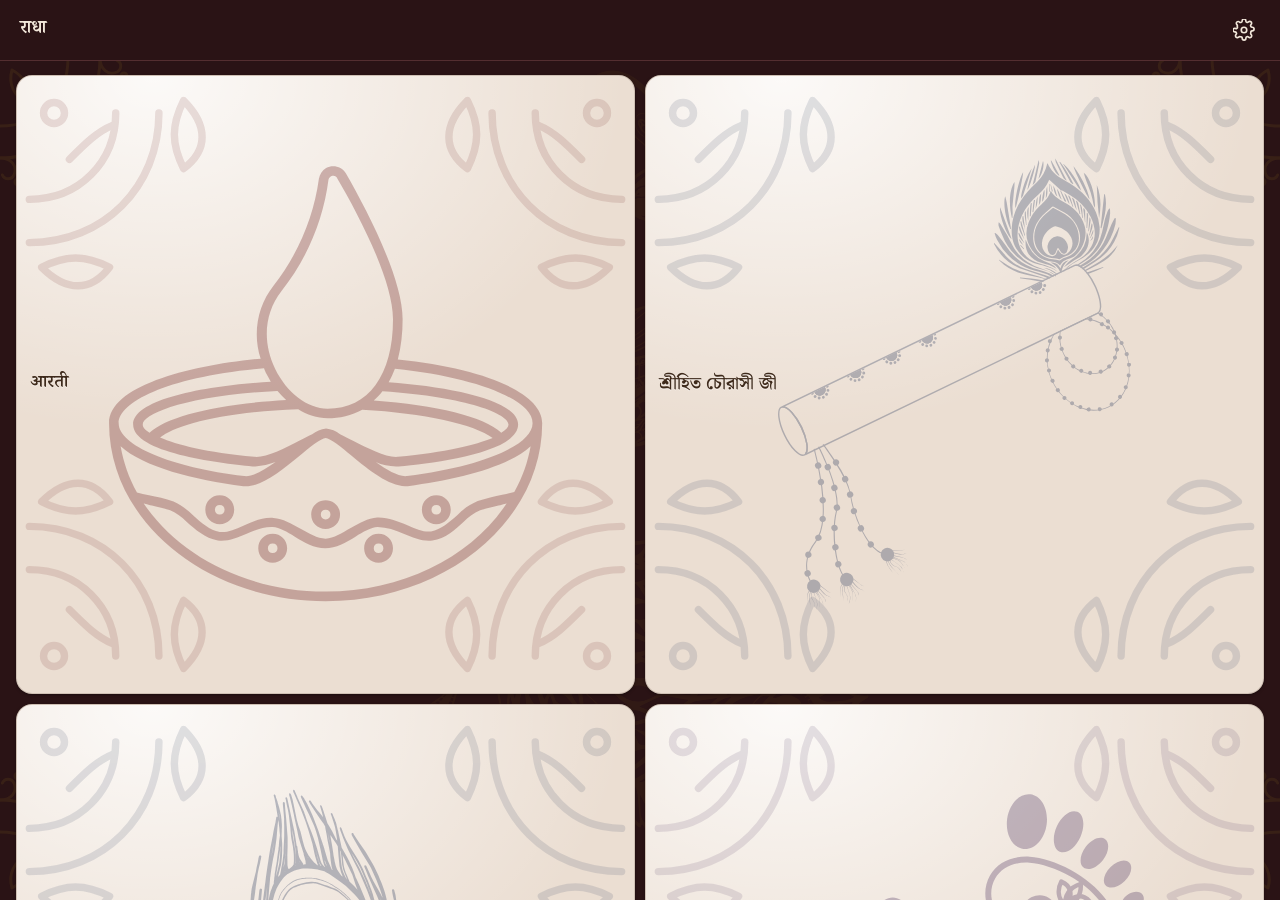
==== commit 1bc63e7c: "The user's Vecteezy flute on the चौरासी जी tile "Lord Krishna flute with peacock feather illustratio" ====
--- a/index.html
+++ b/index.html
@@ -590,72 +590,14 @@
 
   <!-- Krishna's flute, dressed: bound at its ends and joint, a scalloped fan
        at the right, and beaded swags and tassels hanging beneath. -->
+  <!-- The bansuri for the श्रीहित चौरासी जी tile (user, 2026-10-11): the
+       user's Vecteezy file "lord krishna flute with peacock feather
+       illustration" (81203113, Drive pnf/), an EPS turned to SVG with
+       Ghostscript + pdftocairo, made one colour (currentColor) and optimised
+       with svgo -p 0 (426 KB -> 20 KB); clip ids prefixed fl- so they cannot
+       clash. Credited in Readme.md. -->
   <symbol id="m-flute" viewBox="0 0 100 100">
-    <defs>
-      <path id="fan-petal" d="M0 0 C2.6 -3 2.6 -7.5 0 -10.5 C-2.6 -7.5 -2.6 -3 0 0 Z"/>
-      <path id="tassel-drop" d="M0 0 C1.5 1.5 1.5 3.8 0 5.1 C-1.5 3.8 -1.5 1.5 0 0 Z"/>
-    </defs>
-    <g fill="none" stroke="currentColor" stroke-width="2.2" stroke-linecap="round" stroke-linejoin="round"
-       transform="translate(0 6)">
-      <!-- After the drawing in the Recitation folder: the bansuri lies across,
-           bound at its ends and joint, a scalloped fan at the right, and
-           beaded swags and tassels hanging beneath — all drawn in the
-           alpona's hand of fine strands, curls and beads. -->
-
-      <!-- the flute -->
-      <path d="M8.33 41.01 L92.33 48.01 L91.67 55.99 L7.67 48.99 Z"
-            fill="currentColor" fill-opacity=".07"/>
-      <!-- binding bands: ends and the middle joint -->
-      <g stroke-width="1.5" opacity=".9">
-        <path d="M15.89 41.65 L15.23 49.61"/>
-        <path d="M41.93 43.82 L41.27 51.78"/>
-        <path d="M46.97 44.24 L46.31 52.2"/>
-        <path d="M83.93 47.32 L83.27 55.28"/>
-      </g>
-      <!-- beading around each binding -->
-      <g stroke-width="1.8" stroke-linecap="round" stroke-dasharray="0.1 2.6" opacity=".75">
-        <path d="M11.6 41.3 L11 49.3"/>
-        <path d="M44.5 44 L43.9 52"/>
-        <path d="M88 47.7 L87.4 55.7"/>
-      </g>
-      <!-- mouth hole and the finger holes -->
-      <g fill="currentColor" fill-opacity=".45" stroke="none">
-        <ellipse cx="24.9" cy="45.2" rx="2.4" ry="1.8" transform="rotate(4.8 24.9 45.2)"/>
-        <ellipse cx="53.5" cy="47.6" rx="2.1" ry="1.6" transform="rotate(4.8 53.5 47.6)"/>
-        <ellipse cx="60.2" cy="48.1" rx="2.1" ry="1.6" transform="rotate(4.8 60.2 48.1)"/>
-        <ellipse cx="66.9" cy="48.7" rx="2.1" ry="1.6" transform="rotate(4.8 66.9 48.7)"/>
-        <ellipse cx="73.6" cy="49.3" rx="2.1" ry="1.6" transform="rotate(4.8 73.6 49.3)"/>
-        <ellipse cx="80.3" cy="49.8" rx="2.1" ry="1.6" transform="rotate(4.8 80.3 49.8)"/>
-      </g>
-
-      <!-- the scalloped fan resting on the flute at the right -->
-      <g stroke-width="1.2" fill="currentColor" fill-opacity=".10">
-        <use href="#fan-petal" transform="translate(79 46.9) rotate(-75)"/>
-        <use href="#fan-petal" transform="translate(79 46.9) rotate(-50)"/>
-        <use href="#fan-petal" transform="translate(79 46.9) rotate(-25)"/>
-        <use href="#fan-petal" transform="translate(79 46.9) rotate(0)"/>
-        <use href="#fan-petal" transform="translate(79 46.9) rotate(25)"/>
-        <use href="#fan-petal" transform="translate(79 46.9) rotate(50)"/>
-        <use href="#fan-petal" transform="translate(79 46.9) rotate(75)"/>
-      </g>
-      <g stroke-width="1.7" stroke-linecap="round" stroke-dasharray="0.1 2.8" opacity=".7">
-        <path d="M68.5 44.6 A11.5 11.5 0 0 1 89.5 44.6"/>
-      </g>
-
-      <!-- beaded swags slung beneath the flute -->
-      <g stroke-width="2" stroke-linecap="round" stroke-dasharray="0.1 3.2" opacity=".8">
-        <path d="M28 50.7 Q50 67 72 54.4"/>
-        <path d="M40 51.7 Q62 70 84 55.4"/>
-        <path d="M78 55 L75 74"/>
-        <path d="M82 55.5 L82 82"/>
-        <path d="M86 56 L88 70"/>
-      </g>
-      <g fill="currentColor" fill-opacity=".55" stroke="none">
-        <use href="#tassel-drop" transform="translate(75 75)"/>
-        <use href="#tassel-drop" transform="translate(82 83)"/>
-        <use href="#tassel-drop" transform="translate(88 71)"/>
-      </g>
-    </g>
+    <g fill="currentColor" transform="translate(13.3 3) scale(.02636)"><defs><clipPath id="fl-a"><path d="M0 1802h386v694H0Zm0 0"/></clipPath><clipPath id="fl-b"><path d="M261 3408h29v158h-29Zm0 0"/></clipPath><clipPath id="fl-c"><path d="M2752 1613h32v32h-32Zm0 0"/></clipPath></defs><g clip-path="url(#fl-a)"><path fill="none" stroke="currentColor" stroke-miterlimit="10" stroke-width="10.998899999999999" d="M183 2117c46 93 59 182 35 212q-4 6-9 8c-37 18-107-52-157-156s-61-202-25-220l12-3c38 0 99 66 144 159Zm0 0"/></g><path d="M2537 1172c-1 16-4 35-18 42L230 2320c8-21 6-51 2-74a496 496 0 0 0-119-247c-16-18-38-38-60-44L2342 848l3-1h15l10 4q9 4 16 9l1 1a149 149 0 0 1 26 23l25 29q29 38 53 89c31 63 48 127 46 170m-88-263a419 419 0 0 0-52-55l-25-15-10-3q-13-4-25 2L30 1953l5 11h4q26 1 66 43 40 44 73 113 33 68 43 128 8 56-7 78l-2 2 5 11 2307-1115 5-3q17-13 19-48c3-45-15-111-46-176q-24-50-53-88"/><path d="m370 1803 1 4 1 2 1 3v1l1 12v5l-1 4v1l-3 8h-1v2l-1 1v1h-1v1l-1 1-4 5h-1l-1 2-1 1h-1l-2 2v1h-1l-1 1-1 1h-1l-1 1h-2v1h-1l-2 1h-1l-3 1-1 1h-4l-2 1h-14v-1h-4l-7-3h-1v-1h-2l-1-1-1-1h-1l-1-1-1-1-2-1-1-1-3-4h-1v-1l-1-1-1-1-1-1-1-1v-1l-1-1-1-1v-1l-1-1z"/><path d="m370 1803 1 4 1 2 1 3v1l1 12v5l-1 4v1l-3 8h-1v2l-1 1v1h-1v1l-1 1-4 5h-1l-1 2-1 1h-1l-2 2v1h-1l-1 1-1 1h-1l-1 1h-2v1h-1l-2 1h-1l-3 1-1 1h-4l-2 1h-14v-1h-4l-7-3h-1v-1h-2l-1-1-1-1h-1l-1-1-1-1-2-1-1-1-3-4h-1v-1l-1-1-1-1-1-1-1-1v-1l-1-1-1-1v-1l-1-1zM281 1846a11 11 0 0 1-20 10zM302 1883a11 11 0 1 1-19-13 11 11 0 0 1 19 13M336 1889a11 11 0 1 1-23-2 11 11 0 0 1 23 2"/><path d="m370 1803 1 4 1 2 1 3v1l1 12v5l-1 4v1l-3 8h-1v2l-1 1v1h-1v1l-1 1-4 5h-1l-1 2-1 1h-1l-2 2v1h-1l-1 1-1 1h-1l-1 1h-2v1h-1l-2 1h-1l-3 1-1 1h-4l-2 1h-14v-1h-4l-7-3h-1v-1h-2l-1-1-1-1h-1l-1-1-1-1-2-1-1-1-3-4h-1v-1l-1-1-1-1-1-1-1-1v-1l-1-1-1-1v-1l-1-1zM367 1877a11 11 0 1 1-20 9 11 11 0 0 1 20-9M389 1850a11 11 0 1 1-13 19 11 11 0 0 1 13-19M395 1817a11 11 0 1 1-2 22 11 11 0 0 1 2-22"/><path d="m370 1803 1 4 1 2 1 3v1l1 12v5l-1 4v1l-3 8h-1v2l-1 1v1h-1v1l-1 1-4 5h-1l-1 2-1 1h-1l-2 2v1h-1l-1 1-1 1h-1l-1 1h-2v1h-1l-2 1h-1l-3 1-1 1h-4l-2 1h-14v-1h-4l-7-3h-1v-1h-2l-1-1-1-1h-1l-1-1-1-1-2-1-1-1-3-4h-1v-1l-1-1-1-1-1-1-1-1v-1l-1-1-1-1v-1l-1-1zM398 1790a11 11 0 0 1-21 10zM652 1667zv1l1 2v1l2 5v3l1 5v5l-1 1v3l-1 4-3 8v1l-1 1v1l-1 1-1 1v1l-5 6-2 2-1 1-1 1h-1v1h-2v1h-1l-1 1-1 1h-1l-1 1h-1l-1 1h-2v1h-2l-1 1h-2l-1 1h-6l-1 1h-7l-1-1h-5l-1-1h-1l-7-2-3-2h-1l-1-1-1-1-1-1h-1l-1-1-1-1-1-1h-1l-1-1-2-2-1-1-1-1v-1h-1v-2h-1v-1l-1-1v-1l-1-1v-1h-1v-1z"/><path d="M652 1667zv1l1 2v1l2 5v3l1 5v5l-1 1v3l-1 4-3 8v1l-1 1v1l-1 1-1 1v1l-5 6-2 2-1 1-1 1h-1v1h-2v1h-1l-1 1-1 1h-1l-1 1h-1l-1 1h-2v1h-2l-1 1h-2l-1 1h-6l-1 1h-7l-1-1h-5l-1-1h-1l-7-2-3-2h-1l-1-1-1-1-1-1h-1l-1-1-1-1-1-1h-1l-1-1-2-2-1-1-1-1v-1h-1v-2h-1v-1l-1-1v-1l-1-1v-1h-1v-1zM563 1710a11 11 0 1 1-20 10zM584 1747a11 11 0 1 1-18-13 11 11 0 0 1 18 13M618 1752a11 11 0 1 1-22-2 11 11 0 0 1 22 2"/><path d="M652 1667zv1l1 2v1l2 5v3l1 5v5l-1 1v3l-1 4-3 8v1l-1 1v1l-1 1-1 1v1l-5 6-2 2-1 1-1 1h-1v1h-2v1h-1l-1 1-1 1h-1l-1 1h-1l-1 1h-2v1h-2l-1 1h-2l-1 1h-6l-1 1h-7l-1-1h-5l-1-1h-1l-7-2-3-2h-1l-1-1-1-1-1-1h-1l-1-1-1-1-1-1h-1l-1-1-2-2-1-1-1-1v-1h-1v-2h-1v-1l-1-1v-1l-1-1v-1h-1v-1zM650 1740a11 11 0 1 1-20 10 11 11 0 0 1 20-10M672 1714a11 11 0 1 1-13 18 11 11 0 0 1 13-18M677 1680a11 11 0 1 1-2 23 11 11 0 0 1 2-23"/><path d="M652 1667zv1l1 2v1l2 5v3l1 5v5l-1 1v3l-1 4-3 8v1l-1 1v1l-1 1-1 1v1l-5 6-2 2-1 1-1 1h-1v1h-2v1h-1l-1 1-1 1h-1l-1 1h-1l-1 1h-2v1h-2l-1 1h-2l-1 1h-6l-1 1h-7l-1-1h-5l-1-1h-1l-7-2-3-2h-1l-1-1-1-1-1-1h-1l-1-1-1-1-1-1h-1l-1-1-2-2-1-1-1-1v-1h-1v-2h-1v-1l-1-1v-1l-1-1v-1h-1v-1zM680 1653a11 11 0 0 1-20 10zM935 1530v1l1 1v2l1 2v1l1 1v2l1 9v8l-1 4v1l-3 8h-1v2l-1 1-1 1v1h-1v1l-6 7h-1l-1 1-1 1v1h-1l-1 1-1 1h-1l-1 1-1 1h-1l-1 1h-1l-1 1h-2l-3 1h-1v1h-4l-1 1h-13l-2-1h-4l-7-3-1-1h-1l-2-1v-1h-1l-1-1-1-1h-1l-2-1-1-2h-1l-2-3h-1v-1l-2-2v-1h-1v-1h-1v-2h-1l-1-2v-1z"/><path d="M935 1530v1l1 1v2l1 2v1l1 1v2l1 9v8l-1 4v1l-3 8h-1v2l-1 1-1 1v1h-1v1l-6 7h-1l-1 1-1 1v1h-1l-1 1-1 1h-1l-1 1-1 1h-1l-1 1h-1l-1 1h-2l-3 1h-1v1h-4l-1 1h-13l-2-1h-4l-7-3-1-1h-1l-2-1v-1h-1l-1-1-1-1h-1l-2-1-1-2h-1l-2-3h-1v-1l-2-2v-1h-1v-1h-1v-2h-1l-1-2v-1zM846 1573a11 11 0 1 1-20 10zM867 1610a11 11 0 1 1-19-13 11 11 0 0 1 19 13M901 1615a11 11 0 1 1-23-1 11 11 0 0 1 23 1"/><path d="M935 1530v1l1 1v2l1 2v1l1 1v2l1 9v8l-1 4v1l-3 8h-1v2l-1 1-1 1v1h-1v1l-6 7h-1l-1 1-1 1v1h-1l-1 1-1 1h-1l-1 1-1 1h-1l-1 1h-1l-1 1h-2l-3 1h-1v1h-4l-1 1h-13l-2-1h-4l-7-3-1-1h-1l-2-1v-1h-1l-1-1-1-1h-1l-2-1-1-2h-1l-2-3h-1v-1l-2-2v-1h-1v-1h-1v-2h-1l-1-2v-1zM932 1603a11 11 0 1 1-20 10 11 11 0 0 1 20-10M954 1577a11 11 0 1 1-13 19 11 11 0 0 1 13-19M960 1543a11 11 0 1 1-2 23 11 11 0 0 1 2-23"/><path d="M935 1530v1l1 1v2l1 2v1l1 1v2l1 9v8l-1 4v1l-3 8h-1v2l-1 1-1 1v1h-1v1l-6 7h-1l-1 1-1 1v1h-1l-1 1-1 1h-1l-1 1-1 1h-1l-1 1h-1l-1 1h-2l-3 1h-1v1h-4l-1 1h-13l-2-1h-4l-7-3-1-1h-1l-2-1v-1h-1l-1-1-1-1h-1l-2-1-1-2h-1l-2-3h-1v-1l-2-2v-1h-1v-1h-1v-2h-1l-1-2v-1zM963 1517a11 11 0 0 1-21 10zM1217 1394zv1l1 2v1l1 1v3l1 3 1 3v9l-1 1v3l-3 9v1l-1 1v2h-1v1l-1 1v1l-1 1-5 6-2 2-2 2h-1v1h-1l-1 1h-1l-1 1h-1l-1 1h-1v1h-1l-1 1h-2l-1 1-2 1h-3l-1 1h-7l-1 1h-2l-2-1h-7v-1h-2l-7-3h-2v-1h-1l-1-1h-1l-1-1-1-1h-1l-2-2-1-1h-1l-2-3h-1l-2-2v-1l-1-1v-1h-1v-1l-1-1v-1l-1-1v-1h-1v-1z"/><path d="M1217 1394zv1l1 2v1l1 1v3l1 3 1 3v9l-1 1v3l-3 9v1l-1 1v2h-1v1l-1 1v1l-1 1-5 6-2 2-2 2h-1v1h-1l-1 1h-1l-1 1h-1l-1 1h-1v1h-1l-1 1h-2l-1 1-2 1h-3l-1 1h-7l-1 1h-2l-2-1h-7v-1h-2l-7-3h-2v-1h-1l-1-1h-1l-1-1-1-1h-1l-2-2-1-1h-1l-2-3h-1l-2-2v-1l-1-1v-1h-1v-1l-1-1v-1l-1-1v-1h-1v-1zM1128 1437a11 11 0 0 1-20 10zM1150 1473a11 11 0 1 1-19-12 11 11 0 0 1 19 12M1183 1479a11 11 0 1 1-22-2 11 11 0 0 1 22 2"/><path d="M1217 1394zv1l1 2v1l1 1v3l1 3 1 3v9l-1 1v3l-3 9v1l-1 1v2h-1v1l-1 1v1l-1 1-5 6-2 2-2 2h-1v1h-1l-1 1h-1l-1 1h-1l-1 1h-1v1h-1l-1 1h-2l-1 1-2 1h-3l-1 1h-7l-1 1h-2l-2-1h-7v-1h-2l-7-3h-2v-1h-1l-1-1h-1l-1-1-1-1h-1l-2-2-1-1h-1l-2-3h-1l-2-2v-1l-1-1v-1h-1v-1l-1-1v-1l-1-1v-1h-1v-1zM1215 1467a11 11 0 1 1-20 10 11 11 0 0 1 20-10M1237 1441a11 11 0 1 1-13 18 11 11 0 0 1 13-18M1242 1407a11 11 0 1 1-1 22 11 11 0 0 1 1-22"/><path d="M1217 1394zv1l1 2v1l1 1v3l1 3 1 3v9l-1 1v3l-3 9v1l-1 1v2h-1v1l-1 1v1l-1 1-5 6-2 2-2 2h-1v1h-1l-1 1h-1l-1 1h-1l-1 1h-1v1h-1l-1 1h-2l-1 1-2 1h-3l-1 1h-7l-1 1h-2l-2-1h-7v-1h-2l-7-3h-2v-1h-1l-1-1h-1l-1-1-1-1h-1l-2-2-1-1h-1l-2-3h-1l-2-2v-1l-1-1v-1h-1v-1l-1-1v-1l-1-1v-1h-1v-1zM1245 1380a11 11 0 0 1-20 10zM1197 1374zM1834 1096zl1 1v1l1 1v3h1v3l1 2v16l-1 2v1l-2 6-1 1v1l-1 1v1l-1 1v1h-1v2h-1l-4 6-2 2-1 1-4 2v1h-1l-1 1-2 1h-1v1h-2v1h-2l-1 1h-2l-1 1h-3l-1 1h-18v-1h-2l-8-3h-1l-1-1-1-1h-2l-1-1-1-1h-1l-1-1v-1h-1l-1-1-3-3-1-1-1-1-1-2-1-1-1-1v-1l-1-1v-1l-1-1v-1z"/><path d="M1834 1096zl1 1v1l1 1v3h1v3l1 2v16l-1 2v1l-2 6-1 1v1l-1 1v1l-1 1v1h-1v2h-1l-4 6-2 2-1 1-4 2v1h-1l-1 1-2 1h-1v1h-2v1h-2l-1 1h-2l-1 1h-3l-1 1h-18v-1h-2l-8-3h-1l-1-1-1-1h-2l-1-1-1-1h-1l-1-1v-1h-1l-1-1-3-3-1-1-1-1-1-2-1-1-1-1v-1l-1-1v-1l-1-1v-1zM1745 1139a11 11 0 1 1-20 10zM1766 1175a11 11 0 1 1-19-12 11 11 0 0 1 19 12M1800 1181a11 11 0 1 1-23-2 11 11 0 0 1 23 2"/><path d="M1834 1096zl1 1v1l1 1v3h1v3l1 2v16l-1 2v1l-2 6-1 1v1l-1 1v1l-1 1v1h-1v2h-1l-4 6-2 2-1 1-4 2v1h-1l-1 1-2 1h-1v1h-2v1h-2l-1 1h-2l-1 1h-3l-1 1h-18v-1h-2l-8-3h-1l-1-1-1-1h-2l-1-1-1-1h-1l-1-1v-1h-1l-1-1-3-3-1-1-1-1-1-2-1-1-1-1v-1l-1-1v-1l-1-1v-1zM1832 1169a11 11 0 1 1-21 10 11 11 0 0 1 21-10M1853 1143a11 11 0 1 1-12 18 11 11 0 0 1 12-18M1859 1109a11 11 0 1 1-2 22 11 11 0 0 1 2-22"/><path d="M1834 1096zl1 1v1l1 1v3h1v3l1 2v16l-1 2v1l-2 6-1 1v1l-1 1v1l-1 1v1h-1v2h-1l-4 6-2 2-1 1-4 2v1h-1l-1 1-2 1h-1v1h-2v1h-2l-1 1h-2l-1 1h-3l-1 1h-18v-1h-2l-8-3h-1l-1-1-1-1h-2l-1-1-1-1h-1l-1-1v-1h-1l-1-1-3-3-1-1-1-1-1-2-1-1-1-1v-1l-1-1v-1l-1-1v-1zM1862 1082a11 11 0 0 1-21 10zM1813 1076zM2078 978zv1l1 1 1 2v3h1v4l1 3v10h-1v5l-1 1-2 7-1 1v1l-1 1v1l-1 1v1h-1v1l-5 5v1l-2 1v1h-1v1h-1l-1 1-1 1h-1l-1 1-1 1h-1v1h-2l-1 1h-1v1h-2l-1 1h-2l-1 1h-3l-1 1h-16l-1-1h-3l-7-3h-1l-1-1h-1l-1-1h-1v-1h-2v-1l-1-1-2-1-1-1-3-3-1-1-1-1v-1h-1v-1h-1v-1l-1-1-1-1v-1l-1-1v-1l-1-1z"/><path d="M2078 978zv1l1 1 1 2v3h1v4l1 3v10h-1v5l-1 1-2 7-1 1v1l-1 1v1l-1 1v1h-1v1l-5 5v1l-2 1v1h-1v1h-1l-1 1-1 1h-1l-1 1-1 1h-1v1h-2l-1 1h-1v1h-2l-1 1h-2l-1 1h-3l-1 1h-16l-1-1h-3l-7-3h-1l-1-1h-1l-1-1h-1v-1h-2v-1l-1-1-2-1-1-1-3-3-1-1-1-1v-1h-1v-1h-1v-1l-1-1-1-1v-1l-1-1v-1l-1-1zM1990 1021a11 11 0 0 1-21 9zM2011 1057a11 11 0 1 1-19-13 11 11 0 0 1 19 13M2044 1063a11 11 0 1 1-22-2 11 11 0 0 1 22 2"/><path d="M2078 978zv1l1 1 1 2v3h1v4l1 3v10h-1v5l-1 1-2 7-1 1v1l-1 1v1l-1 1v1h-1v1l-5 5v1l-2 1v1h-1v1h-1l-1 1-1 1h-1l-1 1-1 1h-1v1h-2l-1 1h-1v1h-2l-1 1h-2l-1 1h-3l-1 1h-16l-1-1h-3l-7-3h-1l-1-1h-1l-1-1h-1v-1h-2v-1l-1-1-2-1-1-1-3-3-1-1-1-1v-1h-1v-1h-1v-1l-1-1-1-1v-1l-1-1v-1l-1-1zM2076 1051a11 11 0 1 1-20 9 11 11 0 0 1 20-9M2101 1040a11 11 0 1 1-19-13 11 11 0 0 1 19 13M2114 1003a11 11 0 1 1-23-2 11 11 0 0 1 23 2"/><path d="M2078 978zv1l1 1 1 2v3h1v4l1 3v10h-1v5l-1 1-2 7-1 1v1l-1 1v1l-1 1v1h-1v1l-5 5v1l-2 1v1h-1v1h-1l-1 1-1 1h-1l-1 1-1 1h-1v1h-2l-1 1h-1v1h-2l-1 1h-2l-1 1h-3l-1 1h-16l-1-1h-3l-7-3h-1l-1-1h-1l-1-1h-1v-1h-2v-1l-1-1-2-1-1-1-3-3-1-1-1-1v-1h-1v-1h-1v-1l-1-1-1-1v-1l-1-1v-1l-1-1zM2106 964l1 2-3-1zM272 3369c-1-2-32-40-45-103q-12-55 0-111 14-69 65-135 48-64 59-192 7-102-11-242c-20-158-59-294-59-296l8-2c0 1 39 138 60 297q18 140 10 244-10 131-60 196c-74 96-76 183-64 239 13 60 44 99 44 99zM528 3310c-76-72-115-357-72-527 17-66-2-175-54-315-40-106-85-193-86-194l8-4c1 1 46 88 86 195q80 215 54 321c-19 77-22 187-8 294 14 108 43 191 78 224zM863 3127c-90-4-160-105-203-190a922 922 0 0 1-92-284c-15-132-214-393-216-396l7-5c1 1 51 67 103 149a691 691 0 0 1 114 251c7 64 38 179 91 282q42 81 89 128 53 54 107 56z"/><path d="M815 3146a53 53 0 1 1 96-46 53 53 0 0 1-96 46"/><path d="M882 3158v2l1 7a69 69 0 0 0 12 27q7 9 16 14l4 2 5 2 4 2 5 1a63 63 0 0 1 26 18l7 8 10 17-18-24-16-13-9-4-5-1-5-2-5-2-5-2q-9-5-16-14a67 67 0 0 1-15-36v-3zM899 3146a293 293 0 0 1 48 20q7 4 15 10l11 13 10 14 10 14 9 9 4 2-4-1-3-3-6-7-11-13-11-14-11-13-14-9-16-7q-15-6-32-10zM900 3127l80 17 5 1 5 2 9 4q9 5 17 12l-1 1-26-16-5-1-5-1-80-15zM904 3105a435 435 0 0 0 75 15l12-1h1l1-1 2-1 2-1q9-3 20-2l19 2-19-1q-10-1-19 3l-2 1-3 1h-1l-1 1h-2l-10 2-20-1a277 277 0 0 1-57-13zM899 3087l70 1h9l9-1 17-4-21 6-5 1h-9l-70 1zM860 3173zh-1v3l-1 2v2l2 9q2 9 6 17 8 16 19 31l21 30a346 346 0 0 1-43-60l-7-17-2-10v-2l1-3v-4h1v-1zM897 3163a668 668 0 0 1 72 54q6 6 10 15 9 16 12 33a107 107 0 0 0-23-47l-13-12a366 366 0 0 0-60-40zM871 3175a126 126 0 0 0 25 44l6 7 6 6 41 45 5 7-6-7-17-19-25-25-6-5-6-7a118 118 0 0 1-20-29l-7-16z"/><path d="m907 3140 87 38 13 13q12 15 21 32-9-17-21-31l-14-13-8-4-44-18-36-13zM490 3309a53 53 0 1 1 104 21 53 53 0 0 1-104-21"/><path d="m536 3359-1 1-4 7a70 70 0 0 0-6 29q0 10 4 20l2 4 2 5 3 4 3 4a63 63 0 0 1 10 30l1 10-3 20 1-30-6-20-5-9-3-4-3-4-3-5-2-4q-4-10-5-21a67 67 0 0 1 10-38l2-2zM556 3360a297 297 0 0 1 27 44q5 9 5 17l1 17v35l1 13q1 2 3 3-2-1-3-3l-1-4-1-9v-34l-2-18-5-16-8-15-20-28zM569 3345l53 62 3 4 4 4 4 9q5 10 6 19l-1 1-11-28-3-4-4-4-54-60zM585 3330a438 438 0 0 0 51 57l10 6 1 1h3l3 1q9 4 17 10l14 13-15-13q-7-5-17-8l-2-1h-2l-2-1h-1l-2-1-9-5-15-12a274 274 0 0 1-38-45zM593 3312l55 44 7 5 7 4 16 8-21-8-3-3-7-5-57-41zM509 3358zl-1 1-1 1-2 1-1 2-4 8q-4 8-6 17l-4 37v36a345 345 0 0 1 1-73l5-19 5-8 1-2 2-2 2-2 1-1h1zM545 3372a668 668 0 0 1 25 86l-1 18q-2 19-11 34a107 107 0 0 0 10-52l-3-17a365 365 0 0 0-24-68zM517 3366a125 125 0 0 0-7 50v9l2 8 5 61v8-8l-3-26-5-34-1-9-1-9a118 118 0 0 1 2-34l4-18z"/><path d="m567 3359 46 83q2 10 3 19 0 19-3 38 2-19 2-38l-4-18-3-9-5-8-40-64zM230 3362a53 53 0 1 1 104 21 53 53 0 0 1-104-21"/><g clip-path="url(#fl-b)"><path d="m276 3411-1 2-4 7a70 70 0 0 0-7 29q1 10 5 20l2 4 2 4 3 5 3 4a63 63 0 0 1 10 29l1 11-3 20 1-30-6-20-5-9-3-4-3-4-3-5-2-4q-4-10-5-21a67 67 0 0 1 10-38l2-2z"/></g><path d="M296 3413a296 296 0 0 1 27 44q4 8 5 17l1 17v35l1 13q1 2 3 3-2-1-3-3l-1-4-1-9v-17l-1-18-1-17-5-16-9-15-19-28zM309 3398l53 62 3 3q2 3 3 5l5 9q5 10 6 19h-1l-11-27-3-4-4-4-54-61zM325 3383a436 436 0 0 0 51 57l10 6h1l1 1h2l3 1q9 3 17 9l14 14-15-13q-8-6-17-9h-2l-2-1h-3l-2-1-9-5-15-13a276 276 0 0 1-38-44zM333 3365l55 43 7 6 7 4 16 8-21-8-3-3-8-5-56-41zM249 3411zh-1l-1 2-2 1-1 2-4 8q-4 8-6 17l-4 36v37a345 345 0 0 1 1-74l5-18 5-8 1-2 2-2 2-2 1-1h1zM285 3425a662 662 0 0 1 25 86l-1 18q-3 19-11 34a107 107 0 0 0 10-52l-3-17a366 366 0 0 0-24-68zM257 3419a125 125 0 0 0-7 50v9l2 8 5 61v8-8l-3-26-5-34-1-9-1-9a118 118 0 0 1 2-35l4-17z"/><path d="m307 3412 46 83q2 9 3 19l-3 38q3-20 2-38l-4-19-3-8-25-41-20-32zM294 2432a25 25 0 1 1 45-22 25 25 0 0 1-45 22M317 2564a25 25 0 1 1 45-21 25 25 0 0 1-45 21M331 2707a25 25 0 1 1 45-21 25 25 0 0 1-45 21M332 2857a25 25 0 1 1 44-22 25 25 0 0 1-44 22M296 3001a25 25 0 1 1 45-22 25 25 0 0 1-45 22M218 3137a25 25 0 1 1 45-21 25 25 0 0 1-45 21M211 3282a25 25 0 1 1 45-22 25 25 0 0 1-45 22M454 3212a25 25 0 1 1 45-21 25 25 0 0 1-45 21M430 3076a25 25 0 1 1 45-22 25 25 0 0 1-45 22M423 2924a25 25 0 1 1 45-22 25 25 0 0 1-45 22M442 2764a25 25 0 1 1 45-22 25 25 0 0 1-45 22M422 2608a25 25 0 1 1 45-22 25 25 0 0 1-45 22M370 2444a25 25 0 1 1 45-22 25 25 0 0 1-45 22M436 2409a25 25 0 1 1 45-21 25 25 0 0 1-45 21M507 2539a25 25 0 1 1 45-22 25 25 0 0 1-45 22M546 2660a25 25 0 1 1 45-22 25 25 0 0 1-45 22M577 2793a25 25 0 1 1 45-21 25 25 0 0 1-45 21M631 2927a25 25 0 1 1 45-22 25 25 0 0 1-45 22M710 3056a25 25 0 1 1 45-21 25 25 0 0 1-45 21M2229 1363l-2 12q-10 84 27 164c62 127 198 188 305 136 95-46 136-169 96-287l-14-36a284 284 0 0 0-122-129Zm333 318c-54 26-116 25-175-1-59-27-108-76-138-139a291 291 0 0 1-26-181l1-1 295-143 2 1 11 6a291 291 0 0 1 129 163c20 58 21 120 3 174-18 55-54 98-102 121"/><path d="m2178 1388-10 17a387 387 0 0 0-1 354c89 182 285 270 439 196 153-74 206-283 118-465q-27-57-68-101a361 361 0 0 0-230-121Zm430 573q-58 27-123 27-63-2-125-29a428 428 0 0 1-241-387 352 352 0 0 1 55-188v-1l251-121h1l21 2c79 12 155 55 214 120a436 436 0 0 1 100 381q-16 65-55 116t-98 80"/><path d="M2131 1451a16 16 0 1 1 28-13 16 16 0 0 1-28 13M2114 1523a16 16 0 1 1 28-13 16 16 0 0 1-28 13M2108 1602a16 16 0 1 1 28-13 16 16 0 0 1-28 13M2124 1682a16 16 0 1 1 28-13 16 16 0 0 1-28 13M2152 1763a16 16 0 1 1 28-14 16 16 0 0 1-28 14M2194 1837a16 16 0 1 1 28-14 16 16 0 0 1-28 14M2246 1899a16 16 0 1 1 28-13 16 16 0 0 1-28 13M2306 1940a16 16 0 1 1 28-13 16 16 0 0 1-28 13M2371 1970a16 16 0 1 1 28-13 16 16 0 0 1-28 13M2437 1989a16 16 0 1 1 28-14 16 16 0 0 1-28 14M2524 1987a16 16 0 1 1 28-13 16 16 0 0 1-28 13M2618 1949a16 16 0 1 1 28-13 16 16 0 0 1-28 13M2684 1890a16 16 0 1 1 28-13 16 16 0 0 1-28 13M2729 1814a16 16 0 1 1 28-13 16 16 0 0 1-28 13M2752 1721a16 16 0 1 1 28-13 16 16 0 0 1-28 13"/><g clip-path="url(#fl-c)"><path d="M2754 1636a16 16 0 1 1 28-14 16 16 0 0 1-28 14"/></g><path d="M2737 1553a16 16 0 1 1 28-14 16 16 0 0 1-28 14M2696 1465a16 16 0 1 1 28-13 16 16 0 0 1-28 13M2637 1381a16 16 0 1 1 28-13 16 16 0 0 1-28 13M2589 1294a16 16 0 1 1 28-14 16 16 0 0 1-28 14M2534 1239a16 16 0 1 1 28-13 16 16 0 0 1-28 13M2450 1279a16 16 0 1 1 28-13 16 16 0 0 1-28 13M2541 1317a16 16 0 1 1 28-14 16 16 0 0 1-28 14M2653 1427a16 16 0 1 1 28-14 16 16 0 0 1-28 14M2589 1343a16 16 0 1 1 28-13 16 16 0 0 1-28 13M2660 1517a16 16 0 1 1 28-13 16 16 0 0 1-28 13M2644 1580a16 16 0 1 1 28-13 16 16 0 0 1-28 13M2596 1647a16 16 0 1 1 29-14 16 16 0 0 1-29 14M2532 1691a16 16 0 1 1 28-14 16 16 0 0 1-28 14M2448 1701a16 16 0 1 1 28-13 16 16 0 0 1-28 13M2378 1684a16 16 0 1 1 28-14 16 16 0 0 1-28 14M2315 1650a16 16 0 1 1 28-14 16 16 0 0 1-28 14M2262 1589a16 16 0 1 1 28-13 16 16 0 0 1-28 13M2224 1512a16 16 0 1 1 28-14 16 16 0 0 1-28 14M2210 1423a16 16 0 1 1 28-13 16 16 0 0 1-28 13M2228 251zM2506 425q24 55 29 115c7 108-43 188-133 244l-39 23q-49 24-89 61l-20 26-3-2-2-1 14-17q11-14 24-25 46-33 95-61 58-34 88-93c42-79 32-158-6-236q-55-108-160-169l-60-35-15-4-10-10-74-68-8-5-3 8q-28 63-81 108c-52 47-99 99-129 163q-37 78-36 163c2 95 62 178 144 209 31 12 64 19 95 30 29 10 57 22 78 47-41-34-91-45-140-58-57-15-109-38-151-81-53-56-74-124-72-199 4-115 52-211 125-296q35-40 75-77 61-58 79-140l2-6 2-2c25 58 69 98 123 129l60 36c87 55 158 126 198 223"/><path d="M2376 582c21 86-23 175-109 199-18 5-33 16-47 23-18-3-36-9-54-10-85-5-150-71-154-156-4-86 32-152 94-208l53-48q6-4 14-1 28 16 58 31c73 36 125 89 145 170m-100-224c-45-28-95-49-126-103-14 50-44 80-76 110l-19 18q-52 51-78 119-48 117 25 220c32 43 71 77 126 86 34 6 71 2 95 36 21-32 30-38 64-51q23-7 44-19c70-46 111-161 86-242-23-77-73-133-141-174M2152 940l-16 8-34-15-168-57a399 399 0 0 1-231-202v-9l18 20c33 36 65 75 101 109 61 57 137 84 216 105a1268 1268 0 0 1 102 34zM2691 545q-8 34-19 66-54 132-175 205l-83 53-10 6-10-9 10-6q50-31 99-63 88-63 136-161l47-93z"/><path d="M2663 471q0 23-3 45-26 112-96 202a459 459 0 0 1-167 136l-10 7-1-1q-7-5-16-9l12-7 35-22q117-72 169-198 21-55 44-108 12-25 25-47zM2175 929l-12 6-12-7c-39-21-82-30-125-42a481 481 0 0 1-298-244c-10-16-14-34-21-52l6-3q11 7 19 16 33 39 62 82 94 147 262 193 44 12 86 29a109 109 0 0 1 33 22"/><path d="M2617 397q1 20 1 38c-9 88-31 173-75 250-34 60-86 102-144 137l-39 25h-15l25-16q146-86 185-251l22-100q10-33 22-65 5-10 12-20zM2193 923l-4 7-15-13q-37-29-84-39a442 442 0 0 1-323-275q-15-33-27-68-4-13 0-31 7 6 13 13l56 93c18 33 33 67 53 99q73 113 202 154 47 16 92 36l24 15 10 8zM2086 974l-21-4-76-13-82-13 1-6c59 6 119 7 177 22l17 4 2 1zM2563 855l2 4-56 26-60 24-11 4-8-11 10-4q61-23 123-43"/><path d="M2435 583c33 65 9 148-54 193l-45 27q-39 28-82 54 17-21 34-39 21-18 44-33a253 253 0 0 0 102-199zM1952 639q13 33 25 56 39 78 119 114l52 22q29 13 48 39c-36-25-79-35-120-47-47-14-86-39-109-84-15-30-17-63-15-100M2678 684q-35 78-106 122-57 37-119 68l-23 11-10 6-7-7 32-19c66-37 132-72 185-128zM2410 113c50 36 95 176 88 276q-7-13-11-26c-9-63-31-123-55-182q-12-30-22-68M1844 469c-25-94-22-223 20-283q1 21-1 43l-14 141c-2 20 1 40 1 61l-2 38zM2125 953l-6 3-15-5c-60-19-124-25-184-43-65-20-123-50-171-99l-8-8 2-3 71 46c62 39 132 57 202 74q48 13 94 30zM2330 61c56 78 104 162 126 258-15-9-124-230-126-258M1932 109c2 24-50 269-60 283-12-44 25-224 60-283M2531 470q-16-131-18-261c34 85 35 172 18 261M1832 557c-39-80-59-202-41-259q7 24 12 49l34 210zM2543 549l28-267 6 1c22 92-4 179-27 267zM1837 634c-44-49-95-190-86-249l90 248zM2390 255q-13-12-23-25L2258 59l-12-17c47 31 130 154 144 213M1916 315c-1-56 48-190 84-236l-68 213q-5 11-16 23"/><path d="M2291 803a143 143 0 0 0-57 97l-6 3-5-10q-23-49-74-72c35 0 62 12 77 47q12-55 65-65M1965 250q18-105 61-200c4 27-43 185-61 200M2223 27c43 53 75 113 105 173l-3 4c-6-5-15-9-19-16l-84-152-3-7zM2007 210l47-194h3c0 10 3 20 1 29q-13 70-29 138c-2 9-13 16-22 27M2272 174c-9-8-20-16-25-26q-29-57-56-116-6-14-5-32l89 171zM2053 160l36-139c13 32-8 113-36 139M2215 137c-38-31-52-74-65-119l4-2 65 118zM2438 429q6 8 7 16l-8 104h-5l2-118zM1918 496l30 112-5 2c-9-38-33-73-32-113zM2228 251l44 87-6 4q-6-3-9-8l-31-76q0-3 3-7zM2056 369c6-31-2-65 19-94-4 32 2 66-19 94M2083 342c-2-32 8-85 17-94 6 27-5 87-17 94M2322 309c4 5 11 10 13 15q12 42 20 85c-18-30-25-64-37-97zM1948 566c-6-37-29-71-20-111l6-1zM2420 504l-14-109 6-2c3 6 9 12 9 18l1 93zM1906 537l36 102c-15-33-43-61-42-100zM2330 842q-18 13-33 28l-14 7q21-22 47-35M2354 333q9 10 13 20l16 85-5 2-29-104zM2197 237c22 25 27 57 39 87-26-23-28-57-39-87M2001 353l-9 103-7-1c3-34-1-69 8-103zM2205 915l-6 2-9-8q-40-32-96-48a183 183 0 0 1 111 54M2446 574l9-107 4-1c2 8 7 17 5 26q-5 40-14 82zM2202 300c-26-23-26-56-34-87 20 26 23 58 34 87M2031 395c4-32-1-65 17-94-3 32-1 65-17 94M2111 314c3-32-1-64 11-95 1 32 7 65-11 95M1973 490c-13-42-11-94 3-107zM2298 361c-20-25-28-56-42-86 15 4 36 47 42 86M1953 419l6 105h-4c-2-35-16-69-8-105zM2387 363c17 33 10 70 17 105l-5 1-18-104zM2477 514c9 34-13 62-19 93l-5-1 19-93zM2026 328l-13 96-7-1c5-32 2-65 12-96zM2294 292c20 25 21 59 34 87l-5 2-36-86zM1900 585l42 84c-19-25-44-47-47-82zM2461 626l23-63c8 26-13 42-19 64zM1937 688c-13-16-37-26-35-54zM2140 202l2 61h-6v-61zM2461 653l22-40c4 20-11 29-22 40M2159 260l-11-54 3-1 15 54zM1937 715l-28-28 5-4 26 29zM2312 625c20 43 8 94-29 122q-37 29-63-10l-13-19-11 28q-11 30-43 23c-45-10-77-56-72-105 7-61 43-100 95-127q9-4 19-1c52 13 93 39 117 89m-49-185q-47-27-95-51l-59 49c-52 47-86 104-89 176-4 102 67 173 152 172 13-1 26 5 39 7q6 2 12-1 24-12 49-22c63-23 102-78 100-144-2-82-42-143-109-186"/><path d="m2203 707-13 33c-4 10-9 20-22 21q-21 2-30-16a86 86 0 0 1 54-130c32-7 60 12 79 39q27 40 5 83c-10 18-31 18-44 2l-23-33z"/></g>
   </symbol>
 
   <!-- Radha Charan: the lotus feet. One foot is drawn, then mirrored, so the
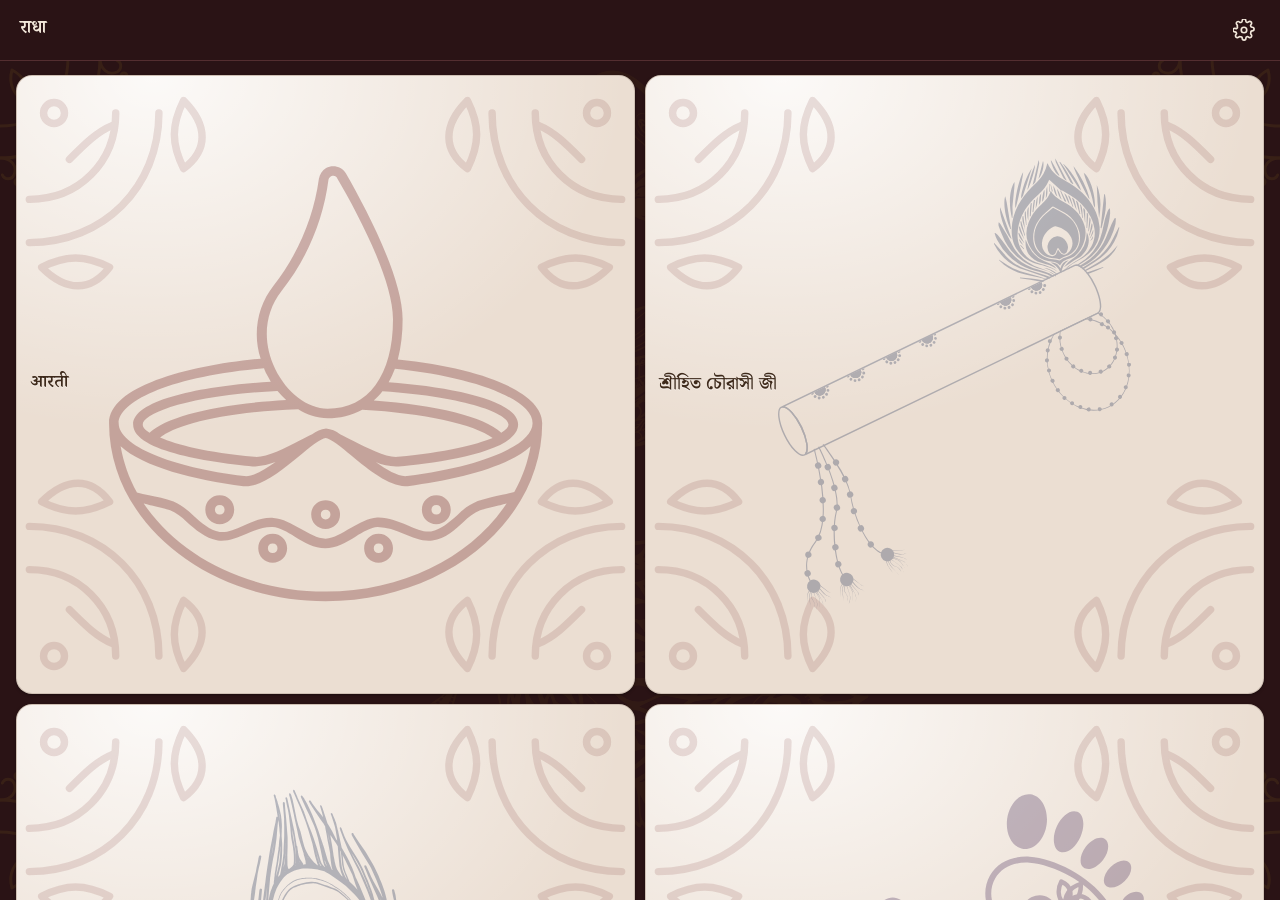
==== commit 7e2cec03: "Every tile's corner alpona in the आरती maroon The corner flourishes took each tile's ink, so they ca" ====
--- a/index.html
+++ b/index.html
@@ -127,7 +127,8 @@
   .tile-art svg{width:78%;height:78%;color:var(--tint);opacity:.30}
   /* alpona: the rice-paste flourish in the corners */
   .tile-alpona{position:absolute;inset:0;pointer-events:none}
-  .tile-alpona svg{width:100%;height:100%;color:var(--tint);opacity:.13}
+  /* one alpona ink on every tile, the आरती maroon (user, 2026-10-11) */
+  .tile-alpona svg{width:100%;height:100%;color:#6E1F1F;opacity:.13}
 
   .tile-hi{position:relative;font-size:17.5px;font-weight:600;color:var(--ink);line-height:1.34;
     text-shadow:0 1px 0 rgba(255,255,255,.55)}
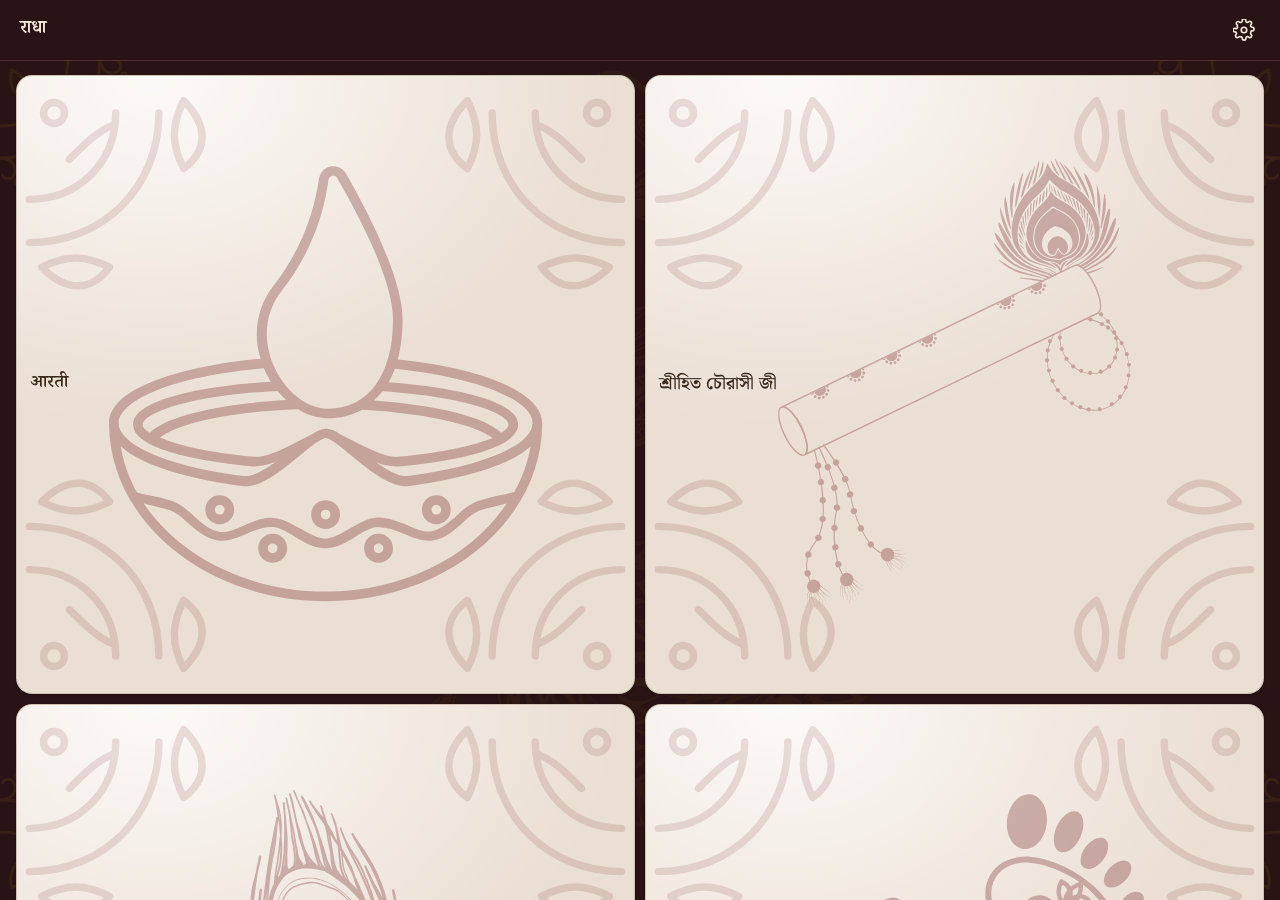
==== commit 6921e62e: "Flute, feather and feet in the आरती maroon The user found the motifs on श्रीहित चौरासी जी, पद गायन a" ====
--- a/index.html
+++ b/index.html
@@ -1355,8 +1355,11 @@
   "sevak-vani":"lotus",
   "padavali":"pothi"
 };
-// The lotus was asked for in pink; that pairing stays with सेवक वाणी.
-const TILE_INK={"sevak-vani":"#C2557A"};
+// The lotus was asked for in pink; that pairing stays with सेवक वाणी. The
+// flute, the feather and the feet are drawn in the आरती maroon (user,
+// 2026-10-11), so their outlines match the diya's.
+const TILE_INK={"sevak-vani":"#C2557A",
+  "shcj":"#6E1F1F","padgayan":"#6E1F1F","rsn":"#6E1F1F"};
 
 async function renderTiles(L){
   const grid=document.createElement("div"); grid.className="tiles";
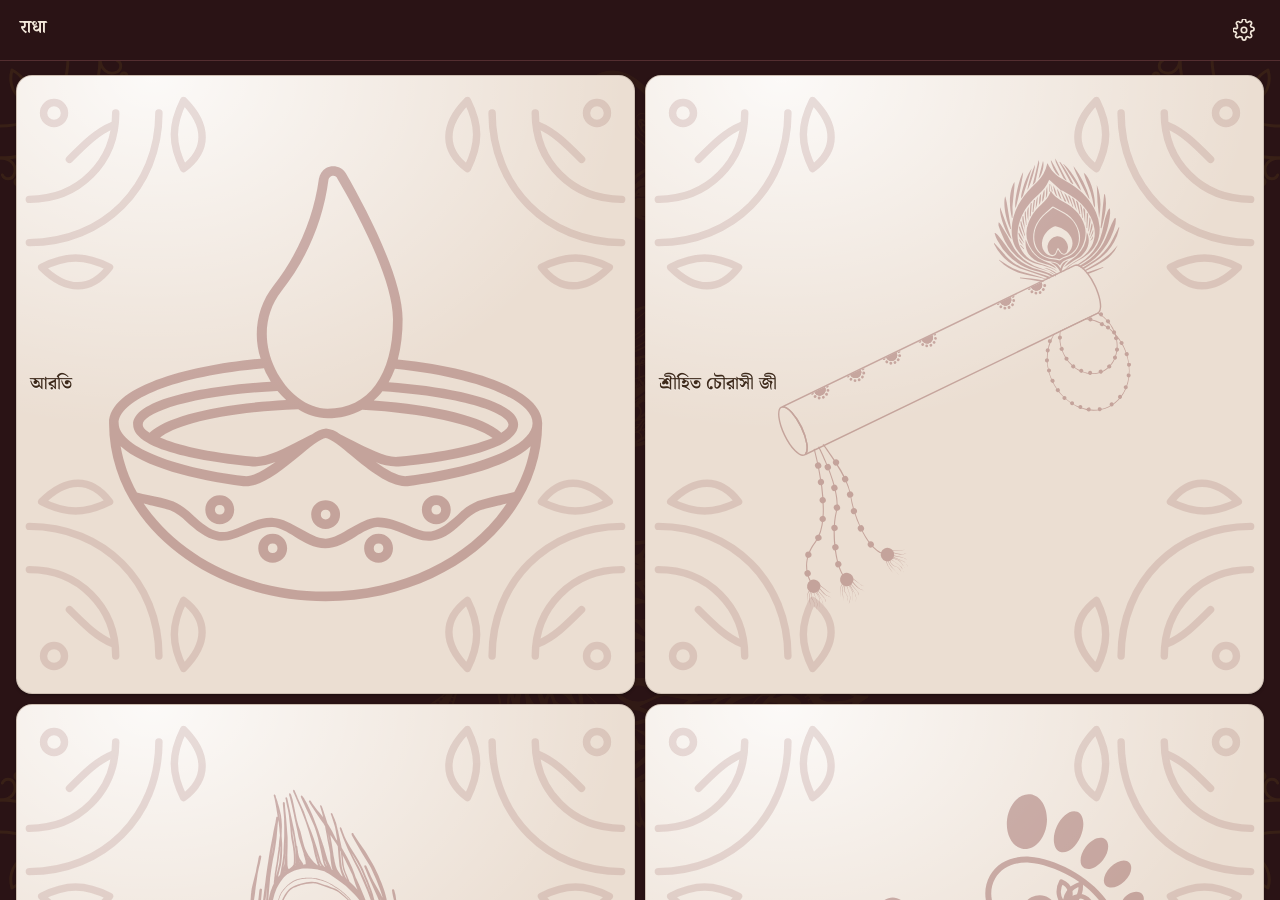
==== commit 7fce6eda: "Every tile name in Bengali letters The user asked for all the tile names in Bengali, leaving the two" ====
--- a/index.html
+++ b/index.html
@@ -1358,6 +1358,11 @@
 // The lotus was asked for in pink; that pairing stays with सेवक वाणी. The
 // flute, the feather and the feet are drawn in the आरती maroon (user,
 // 2026-10-11), so their outlines match the diya's.
+// Every tile name in Bengali letters (user, 2026-10-11). The two texts that
+// already carry a Bengali script keep theirs; these four are written here.
+// Only the tile: a page's own title is unchanged.
+const TILE_BN={"arati":"আরতি","padgayan":"শ্রীহিত চৌরাসী পদ গায়ন",
+  "sevak-vani":"শ্রীহিত সেবক বাণী","padavali":"রসিক পদাবলী"};
 const TILE_INK={"sevak-vani":"#C2557A",
   "shcj":"#6E1F1F","padgayan":"#6E1F1F","rsn":"#6E1F1F"};
 
@@ -1377,14 +1382,14 @@
       // No line under a tile's name (user, 2026-10-11: where a text stands,
       // पद 12 / 84 and the like, is the reader's to show) — but an empty
       // library still says what it is for.
-      const r=c.mode==="library"&&!libCount?"अपने गीत":"";
-      if(r) sub='<span class="tile-range '+clsOf(c)+'"></span>';
+      const r=c.mode==="library"&&!libCount?"অপনে গীত":"";
+      if(r) sub='<span class="tile-range '+(TILE_BN[c.id]?"bn":clsOf(c))+'"></span>';
       t.dataset.sub=r||"";
     }
     t.innerHTML='<span class="tile-alpona"><svg viewBox="0 0 100 100" preserveAspectRatio="none" aria-hidden="true"><use href="#m-alpona"/></svg></span>'+
       (mk?'<span class="tile-art"><svg viewBox="0 0 100 100" aria-hidden="true"><use href="#m-'+mk+'"/></svg></span>':'')+
-      '<span class="tile-hi '+clsOf(c)+'"></span>'+sub;
-    t.querySelector(".tile-hi").textContent=titleOf(c);
+      '<span class="tile-hi '+(TILE_BN[c.id]?"bn":clsOf(c))+'"></span>'+sub;
+    t.querySelector(".tile-hi").textContent=TILE_BN[c.id]||titleOf(c);
     const rr=t.querySelector(".tile-range");
     if(rr) rr.textContent=t.dataset.sub;
     t.addEventListener("click",()=>openTile(c));
